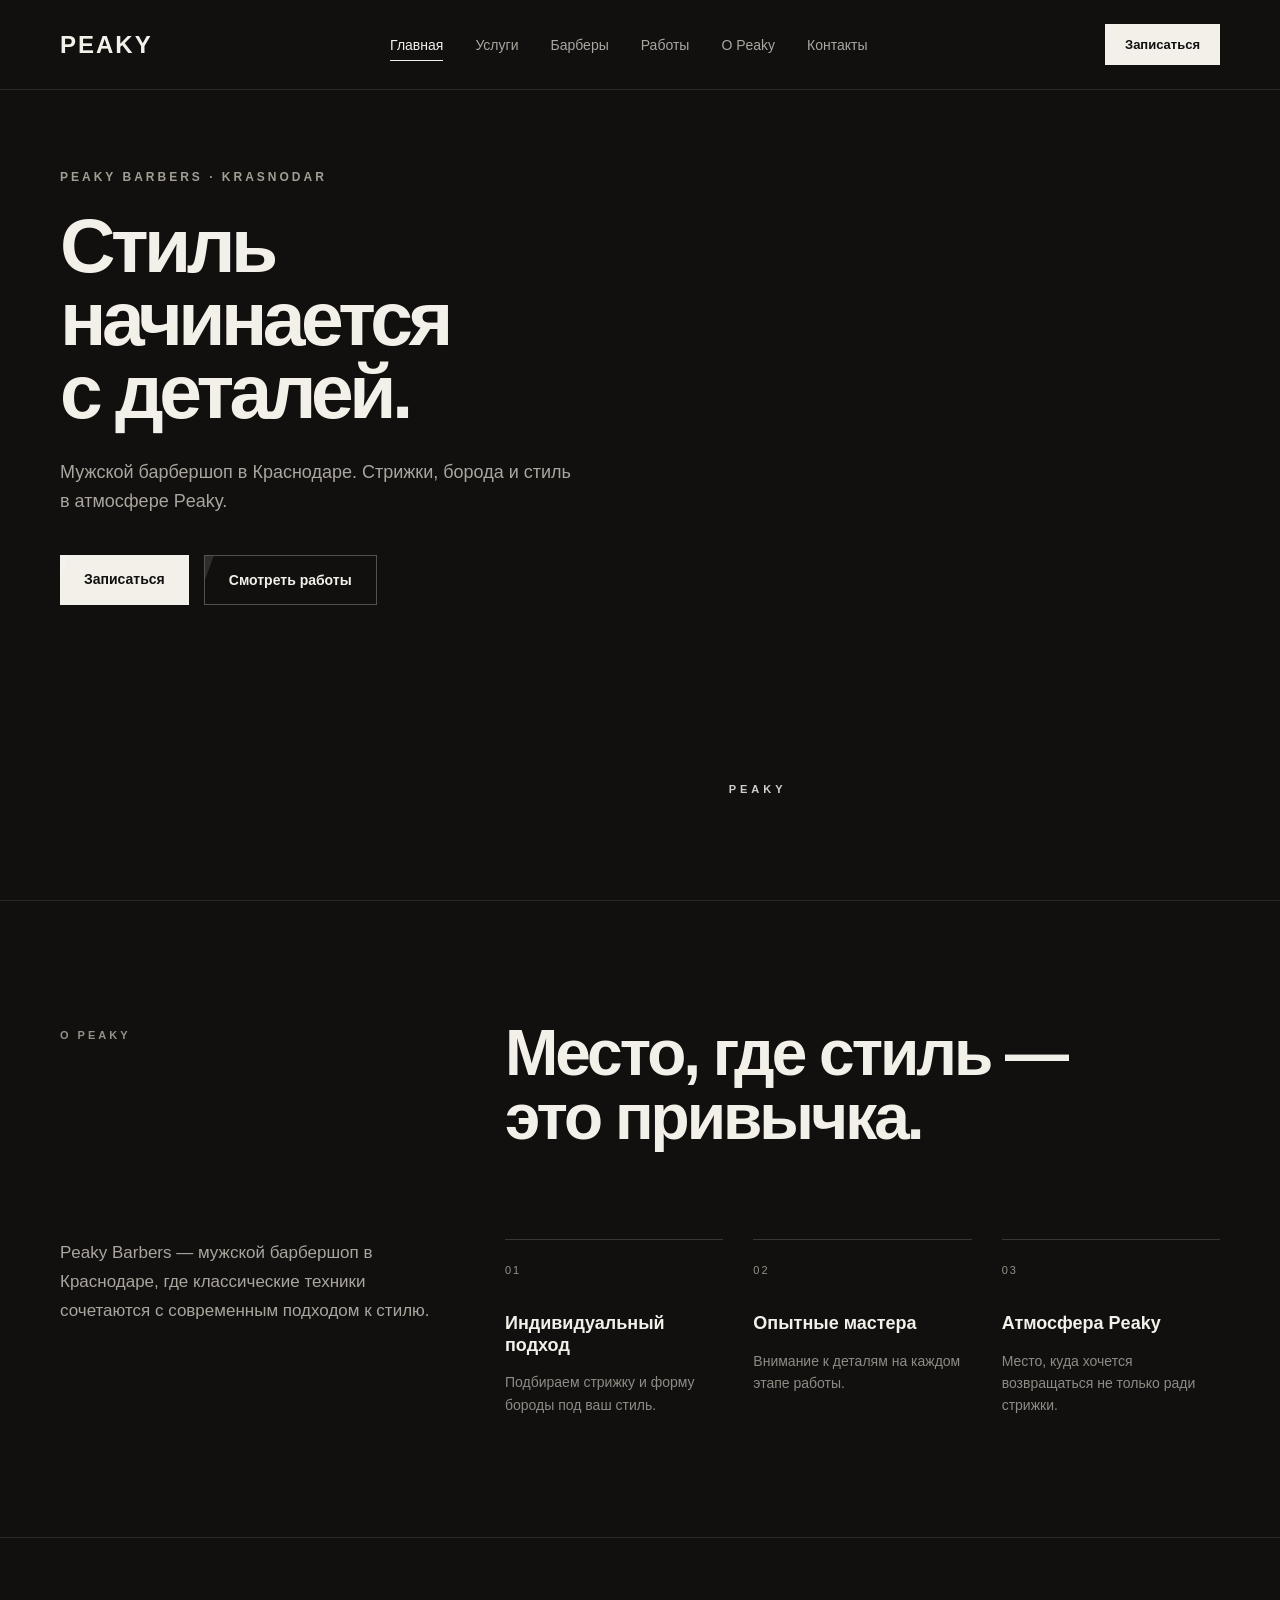
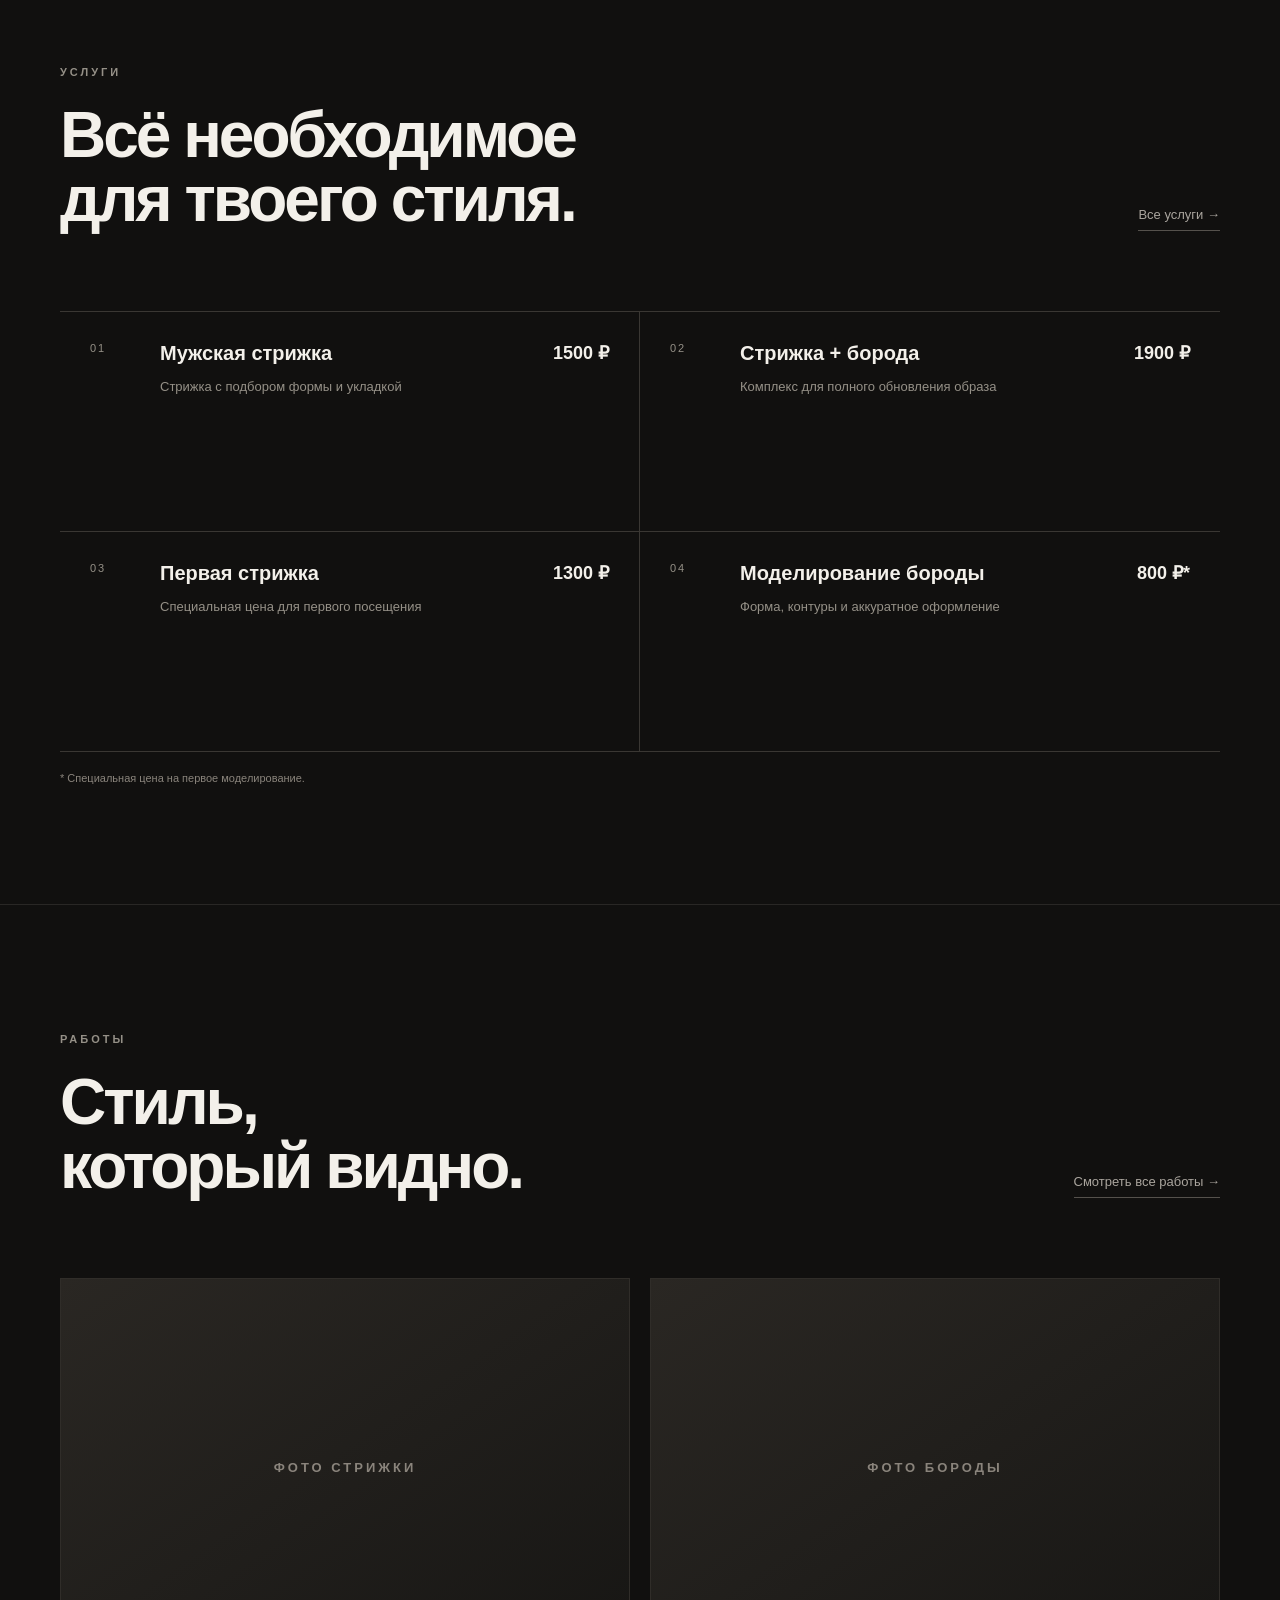
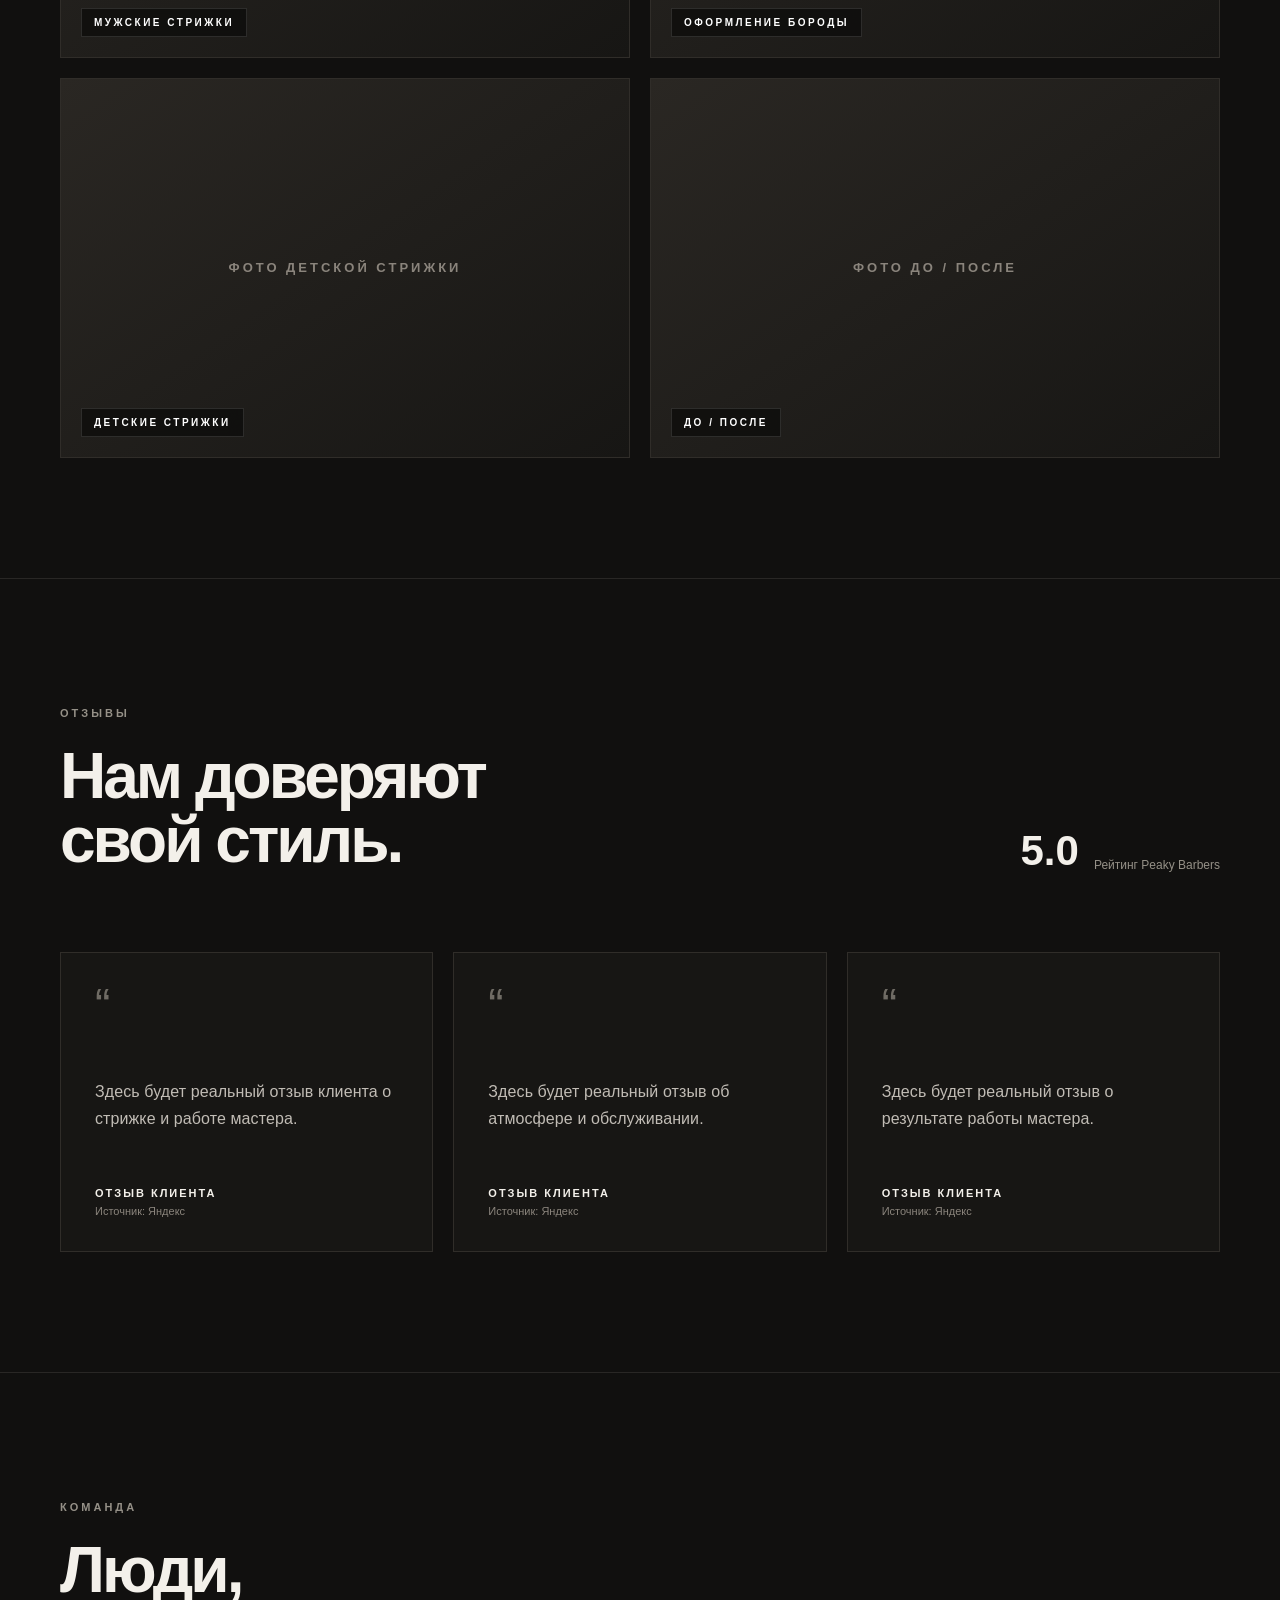
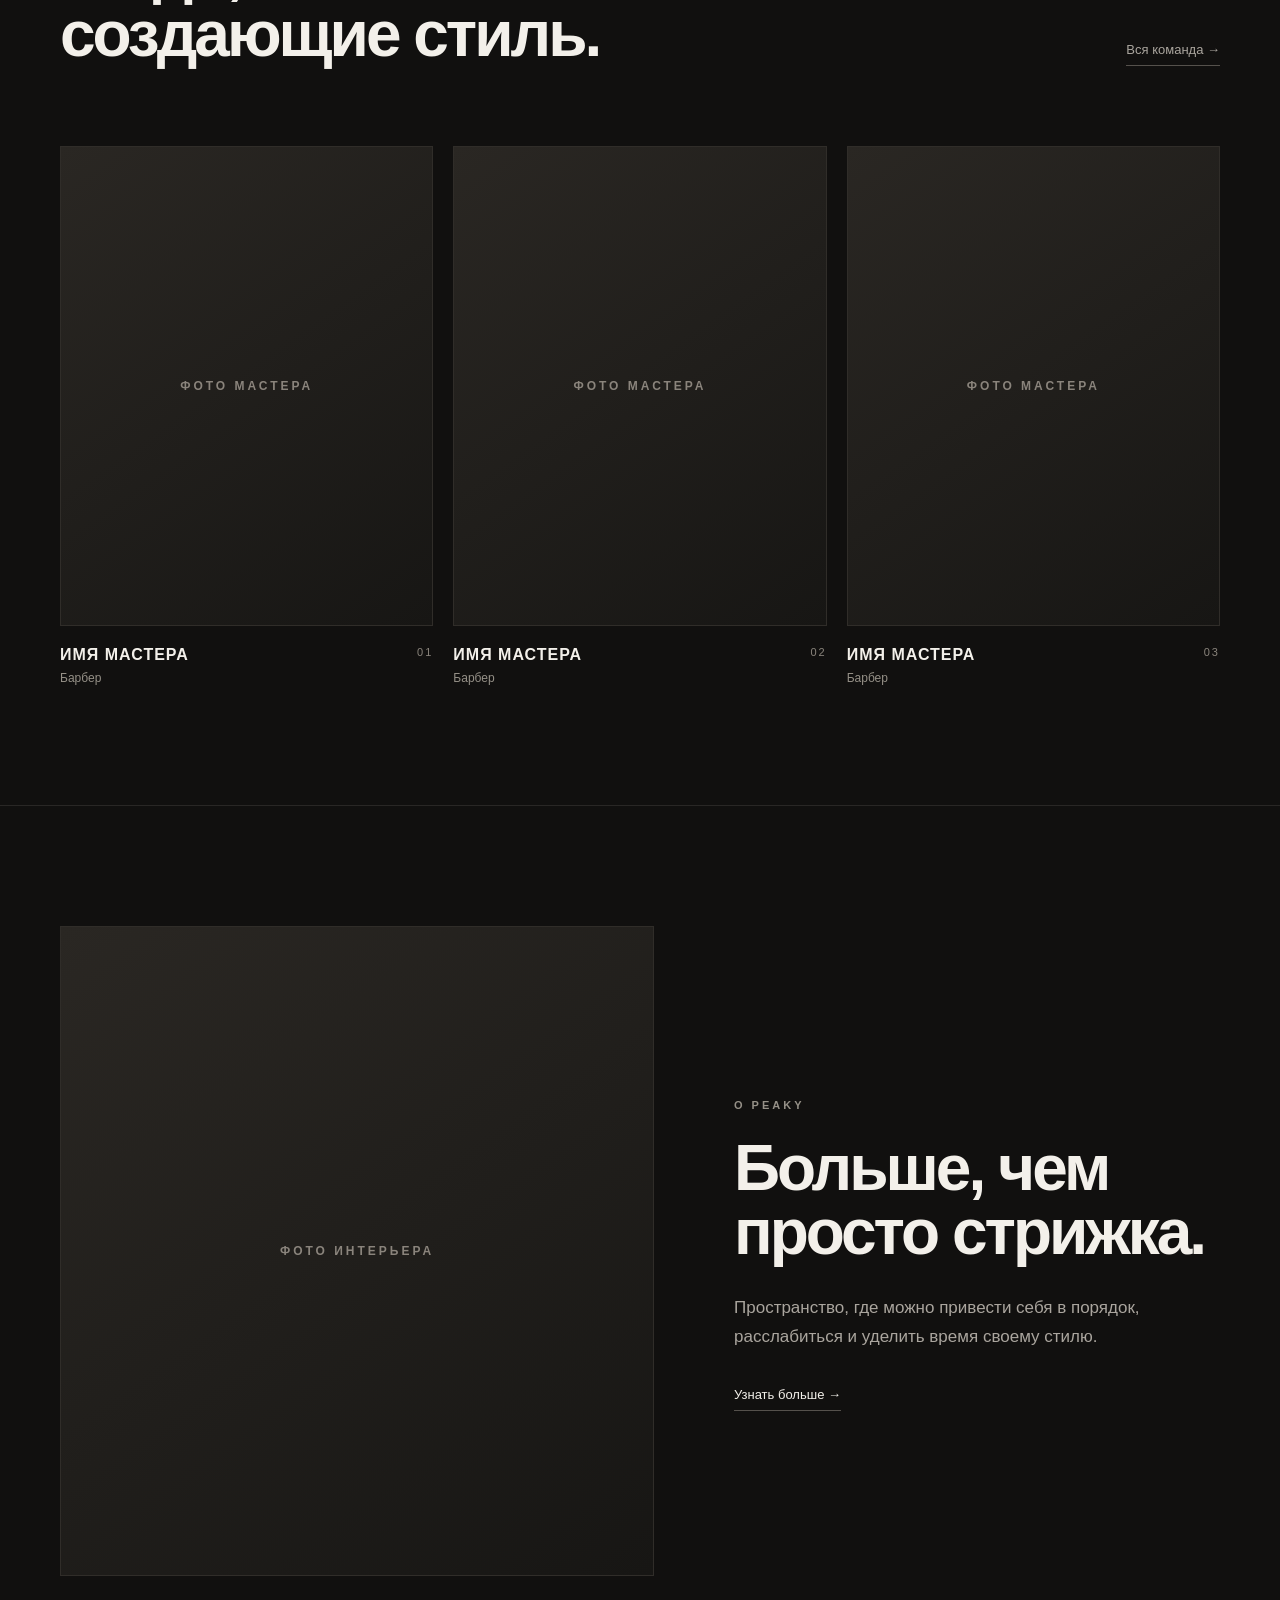
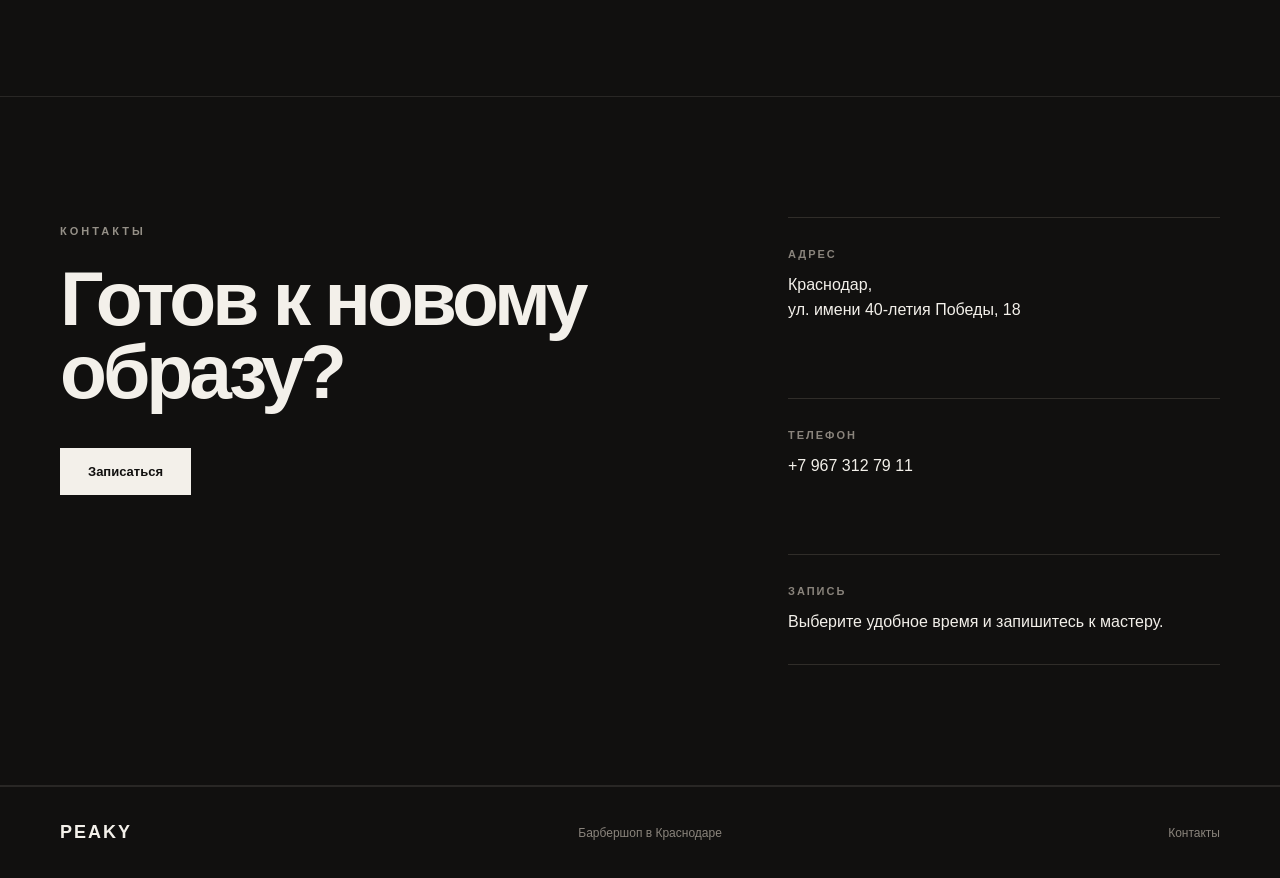
==== index.html @ 1e76f06d "Fix cosmetic issues: CSS cleanup, contrast, markup consistency CSS - Remove unused rules (.image-pla" ====
<!DOCTYPE html>
<html lang="ru">
<head>
    <meta charset="UTF-8">
    <meta name="viewport" content="width=device-width, initial-scale=1.0">
    <title>Peaky Barbers — барбершоп в Краснодаре</title>

    <meta name="description" content="Peaky Barbers — мужской барбершоп в Краснодаре. Стрижки, моделирование бороды и стиль в атмосфере Peaky.">

    <meta property="og:type" content="website">
    <meta property="og:site_name" content="Peaky Barbers">
    <meta property="og:locale" content="ru_RU">
    <meta property="og:title" content="Peaky Barbers — барбершоп в Краснодаре">
    <meta property="og:description" content="Peaky Barbers — мужской барбершоп в Краснодаре. Стрижки, моделирование бороды и стиль в атмосфере Peaky.">

    <link rel="icon" href="favicon.svg" type="image/svg+xml">
    <link rel="stylesheet" href="style.css">
</head>
<body>

    <header class="header">

        <a href="index.html" class="logo">PEAKY</a>

        <nav class="nav">
            <a href="index.html">Главная</a>
            <a href="services.html">Услуги</a>
            <a href="barbers.html">Барберы</a>
            <a href="works.html">Работы</a>
            <a href="about.html">О Peaky</a>
            <a href="contacts.html">Контакты</a>
        </nav>

        <a href="contacts.html" class="header-button" data-booking>Записаться</a>

    </header>

    <main>

        <section class="hero">

            <div class="hero-content">

                <p class="hero-label">PEAKY BARBERS · KRASNODAR</p>

                <h1>
                    Стиль начинается<br>
                    с деталей.
                </h1>

                <p class="hero-description">
                    Мужской барбершоп в Краснодаре.
                    Стрижки, борода и стиль в атмосфере Peaky.
                </p>

                <div class="hero-buttons">
                    <a href="contacts.html" class="button button-light" data-booking>
                        Записаться
                    </a>

                    <a href="works.html" class="button button-outline">
                        Смотреть работы
                    </a>
                </div>

            </div>

           <div class="hero-image">
    <img src="images/IMG_0108.PNG" alt="Барбершоп Peaky Barbers в Краснодаре" fetchpriority="high">
</div>

        </section>
<section class="intro">

    <div class="intro-top">
        <p class="section-label">О PEAKY</p>

        <h2>
            Место, где стиль —<br>
            это привычка.
        </h2>
    </div>

    <div class="intro-content">

        <p class="intro-text">
            Peaky Barbers — мужской барбершоп в Краснодаре,
            где классические техники сочетаются с современным
            подходом к стилю.
        </p>

        <div class="intro-features">

            <div class="feature">
                <span class="feature-number">01</span>
                <h3>Индивидуальный подход</h3>
                <p>
                    Подбираем стрижку и форму бороды
                    под ваш стиль.
                </p>
            </div>

            <div class="feature">
                <span class="feature-number">02</span>
                <h3>Опытные мастера</h3>
                <p>
                    Внимание к деталям на каждом этапе
                    работы.
                </p>
            </div>

            <div class="feature">
                <span class="feature-number">03</span>
                <h3>Атмосфера Peaky</h3>
                <p>
                    Место, куда хочется возвращаться
                    не только ради стрижки.
                </p>
            </div>

        </div>

    </div>

</section>
<section class="services-preview">

    <div class="services-heading">

        <div>
            <p class="section-label">УСЛУГИ</p>

            <h2>
                Всё необходимое<br>
                для твоего стиля.
            </h2>
        </div>

        <a href="services.html" class="services-link">
            Все услуги →
        </a>

    </div>

    <div class="services-grid">

        <a href="services.html" class="service-card">

            <span class="service-number">01</span>

            <div class="service-info">
                <h3>Мужская стрижка</h3>
                <p>Стрижка с подбором формы и укладкой</p>
            </div>

            <span class="service-price">1500 ₽</span>

        </a>

        <a href="services.html" class="service-card">

            <span class="service-number">02</span>

            <div class="service-info">
                <h3>Стрижка + борода</h3>
                <p>Комплекс для полного обновления образа</p>
            </div>

            <span class="service-price">1900 ₽</span>

        </a>

        <a href="services.html" class="service-card">

            <span class="service-number">03</span>

            <div class="service-info">
                <h3>Первая стрижка</h3>
                <p>Специальная цена для первого посещения</p>
            </div>

            <span class="service-price">1300 ₽</span>

        </a>

        <a href="services.html" class="service-card">

            <span class="service-number">04</span>

            <div class="service-info">
                <h3>Моделирование бороды</h3>
                <p>Форма, контуры и аккуратное оформление</p>
            </div>

            <span class="service-price">800 ₽*</span>

        </a>

    </div>

    <p class="services-note">
        * Специальная цена на первое моделирование.
    </p>

</section>
<section class="works-preview">

    <div class="works-heading">

        <div>
            <p class="section-label">РАБОТЫ</p>

            <h2>
                Стиль,<br>
                который видно.
            </h2>
        </div>

        <a href="works.html" class="works-link">
            Смотреть все работы →
        </a>

    </div>

<div class="works-grid">

    <a href="works.html" class="work-small">
        <div class="work-placeholder">
            ФОТО СТРИЖКИ
        </div>

        <span>МУЖСКИЕ СТРИЖКИ</span>
    </a>

    <a href="works.html" class="work-small">
        <div class="work-placeholder">
            ФОТО БОРОДЫ
        </div>

        <span>ОФОРМЛЕНИЕ БОРОДЫ</span>
    </a>

    <a href="works.html" class="work-small">
        <div class="work-placeholder">
            ФОТО ДЕТСКОЙ СТРИЖКИ
        </div>

        <span>ДЕТСКИЕ СТРИЖКИ</span>
    </a>

    <a href="works.html" class="work-small">
        <div class="work-placeholder">
            ФОТО ДО / ПОСЛЕ
        </div>

        <span>ДО / ПОСЛЕ</span>
    </a>

</div>

</section>
<section class="reviews-preview">

    <div class="reviews-heading">

        <div>
            <p class="section-label">ОТЗЫВЫ</p>

            <h2>
                Нам доверяют<br>
                свой стиль.
            </h2>
        </div>

        <div class="reviews-rating">
            <strong>5.0</strong>
            <span>Рейтинг Peaky Barbers</span>
        </div>

    </div>

    <div class="reviews-grid">

        <article class="review-card">

            <span class="review-mark">“</span>

            <p>
                Здесь будет реальный отзыв
                клиента о стрижке и работе мастера.
            </p>

            <div class="review-author">
                <strong>ОТЗЫВ КЛИЕНТА</strong>
                <span>Источник: Яндекс</span>
            </div>

        </article>

        <article class="review-card">

            <span class="review-mark">“</span>

            <p>
                Здесь будет реальный отзыв
                об атмосфере и обслуживании.
            </p>

            <div class="review-author">
                <strong>ОТЗЫВ КЛИЕНТА</strong>
                <span>Источник: Яндекс</span>
            </div>

        </article>

        <article class="review-card">

            <span class="review-mark">“</span>

            <p>
                Здесь будет реальный отзыв
                о результате работы мастера.
            </p>

            <div class="review-author">
                <strong>ОТЗЫВ КЛИЕНТА</strong>
                <span>Источник: Яндекс</span>
            </div>

        </article>

    </div>

</section>
<section class="barbers-preview">

    <div class="barbers-heading">

        <div>
            <p class="section-label">КОМАНДА</p>

            <h2>
                Люди,<br>
                создающие стиль.
            </h2>
        </div>

        <a href="barbers.html" class="barbers-link">
            Вся команда →
        </a>

    </div>

    <div class="barbers-grid">

        <a href="barbers.html" class="barber-card">

            <div class="barber-photo">
                ФОТО МАСТЕРА
            </div>

            <div class="barber-info">
                <div>
                    <h3>ИМЯ МАСТЕРА</h3>
                    <p>Барбер</p>
                </div>

                <span>01</span>
            </div>

        </a>

        <a href="barbers.html" class="barber-card">

            <div class="barber-photo">
                ФОТО МАСТЕРА
            </div>

            <div class="barber-info">
                <div>
                    <h3>ИМЯ МАСТЕРА</h3>
                    <p>Барбер</p>
                </div>

                <span>02</span>
            </div>

        </a>

        <a href="barbers.html" class="barber-card">

            <div class="barber-photo">
                ФОТО МАСТЕРА
            </div>

            <div class="barber-info">
                <div>
                    <h3>ИМЯ МАСТЕРА</h3>
                    <p>Барбер</p>
                </div>

                <span>03</span>
            </div>

        </a>

    </div>

</section>
<section class="about-preview">

    <div class="about-photo">
        ФОТО ИНТЕРЬЕРА
    </div>

    <div class="about-content">

        <p class="section-label">О PEAKY</p>

        <h2>
            Больше, чем<br>
            просто стрижка.
        </h2>

        <p class="about-text">
            Пространство, где можно привести себя
            в порядок, расслабиться и уделить время
            своему стилю.
        </p>

        <a href="about.html" class="about-link">
            Узнать больше →
        </a>

    </div>

</section>
<section class="contact-preview">

    <div class="contact-main">

        <p class="section-label">КОНТАКТЫ</p>

        <h2>
            Готов к новому<br>
            образу?
        </h2>

        <a href="contacts.html" class="contact-button" data-booking>
            Записаться
        </a>

    </div>

    <div class="contact-info">

        <div class="contact-item">
            <span>АДРЕС</span>
            <p>
                Краснодар,<br>
                ул. имени 40-летия Победы, 18
            </p>
        </div>

        <div class="contact-item">
            <span>ТЕЛЕФОН</span>
            <a href="tel:+79673127911">
                +7 967 312 79 11
            </a>
        </div>

        <div class="contact-item">
            <span>ЗАПИСЬ</span>
            <p>
                Выберите удобное время
                и запишитесь к мастеру.
            </p>
        </div>

    </div>

</section>

    </main>

    <!-- FOOTER -->

    <footer class="footer">

        <div class="footer-logo">
            PEAKY
        </div>

        <p>
            Барбершоп в Краснодаре
        </p>

        <a href="contacts.html">
            Контакты
        </a>

    </footer>
<button class="back-to-top" aria-label="Вернуться наверх">↑</button>

<script src="script.js"></script>
</body>
</html>
---- style.css ----
:root {
    --color-bg: #11100f;
    --color-surface: #171614;

    --color-text: #f3f0ea;
    --color-white: #ffffff;
    --color-text-soft: #aaa59e;
    --color-text-muted: #959087;
    --color-text-faint: #8a847c;

    --color-line: #292725;
    --color-border: #302d29;
    --color-border-strong: #3a3733;
    --color-border-hover: #55514c;

    --placeholder-bg: linear-gradient(145deg, #2a2723, #171614);
}

* {
    box-sizing: border-box;
}

html {
    scroll-behavior: smooth;
}

body {
    margin: 0;
    background: var(--color-bg);
    color: var(--color-text);
    font-family: Arial, sans-serif;
}

a {
    color: inherit;
    text-decoration: none;
}

:focus-visible {
    outline: 2px solid var(--color-text);
    outline-offset: 3px;
}

body.booking-open {
    overflow: hidden;
}

/* HEADER */

.header {
    min-height: 90px;
    padding: 0 60px;

    display: flex;
    align-items: center;
    justify-content: space-between;

    border-bottom: 1px solid var(--color-line);
}

.logo {
    font-size: 24px;
    font-weight: 800;
    letter-spacing: 2px;
}

.nav {
    display: flex;
    align-items: center;
    gap: 32px;
}

.nav a {
    color: #aaa6a0;
    font-size: 14px;
    transition: color 0.3s ease;
}

.nav a:hover {
    color: var(--color-white);
}

.header-button {
    padding: 13px 20px;

    background: var(--color-text);
    color: var(--color-bg);

    font-size: 13px;
    font-weight: 700;

    transition: transform 0.3s ease,
                background 0.3s ease;
}

.header-button:hover {
    transform: translateY(-2px);
    background: var(--color-white);
}
/* HERO */

.hero {
    min-height: calc(100vh - 90px);
    padding: 80px 60px;

    display: grid;
    grid-template-columns: 1fr 0.9fr;
    gap: 70px;

    align-items: stretch;
}

.hero-content {
    max-width: 680px;
}

.hero-label {
    margin: 0 0 25px;

    color: #a39d94;
    font-size: 12px;
    font-weight: 700;
    letter-spacing: 3px;
}

.hero h1 {
    margin: 0;

    font-size: clamp(52px, 6vw, 88px);
    line-height: 0.95;
    letter-spacing: -4.5px;
    font-weight: 700;
    max-width:650px;
}

.hero-description {
    max-width: 520px;
    margin: 30px 0 0;

    color: var(--color-text-soft);
    font-size: 18px;
    line-height: 1.6;
}

.hero-buttons {
    display: flex;
    gap: 15px;
    margin-top: 40px;
    flex-wrap: wrap;
}

.button {
    display: inline-block;
    padding: 16px 24px;

    font-size: 14px;
    font-weight: 700;

    transition: transform 0.3s ease,
                background 0.3s ease,
                color 0.3s ease;
}

.button-light {
    background: var(--color-text);
    color: var(--color-bg);
}

.button-light:hover {
    background: var(--color-white);
    transform: translateY(-3px);
}

.button-outline {
    border: 1px solid var(--color-border-hover);
    color: var(--color-text);
}

.button-outline:hover {
    background: var(--color-text);
    color: var(--color-bg);
    transform: translateY(-3px);
}

/* HERO IMAGE */

.hero-image {
    --hero-zoom: 1.35;

    position: relative;

    width: 100%;
    aspect-ratio: 3 / 2;
    overflow: hidden;

    transition:
        transform 0.5s ease,
        box-shadow 0.5s ease;
}

.hero-image:hover {
    transform: translateY(-4px);
    box-shadow:
        0 40px 85px rgba(0, 0, 0, 0.55),
        0 0 0 1px rgba(255, 255, 255, 0.04);
}

.hero-image::after {
    content: "PEAKY";
    position: absolute;
    bottom: 25px;
    left: 25px;

    color: var(--color-white);
    font-size: 11px;
    letter-spacing: 4px;
    font-weight: 700;

    opacity: 0.8;
}

.hero-image img {
    width: 100%;
    height: 100%;
    display: block;

    object-fit: contain;
    object-position: center;

    transform: scale(var(--hero-zoom));

    transition:
        transform 0.7s ease,
        filter 0.7s ease;
}

.hero-image:hover img {
    transform: scale(calc(var(--hero-zoom) * 1.04));
}

/* INTRO */

.intro,
.services-preview,
.works-preview,
.reviews-preview,
.barbers-preview {
    padding: 120px 60px;
    border-top: 1px solid var(--color-line);
}

.intro-top {
    display: grid;
    grid-template-columns: 0.7fr 1.3fr;
    gap: 60px;
}

.section-label {
    margin: 8px 0 0;

    color: var(--color-text-muted);
    font-size: 11px;
    font-weight: 700;
    letter-spacing: 3px;
}

.intro h2 {
    margin: 0;

    font-size: clamp(40px, 5vw, 68px);
    line-height: 1;
    letter-spacing: -3px;
}

.intro-content {
    margin-top: 90px;
    display: grid;
    grid-template-columns: 0.7fr 1.3fr;
    gap: 60px;
}

.intro-text {
    margin: 0;

    color: var(--color-text-soft);
    font-size: 17px;
    line-height: 1.7;
}

.intro-features {
    display: grid;
    grid-template-columns: repeat(3, 1fr);
    gap: 30px;
}

.feature {
    padding-top: 20px;
    border-top: 1px solid var(--color-border-strong);
}

.feature-number {
    color: var(--color-text-muted);
    font-size: 11px;
    letter-spacing: 2px;
}

.feature h3 {
    margin: 35px 0 15px;

    font-size: 18px;
    line-height: 1.2;
}

.feature p {
    margin: 0;

    color: #8f8a84;
    font-size: 14px;
    line-height: 1.6;
}
/* SERVICES PREVIEW */


.services-heading,
.works-heading,
.reviews-heading,
.barbers-heading {
    display: flex;
    align-items: flex-end;
    justify-content: space-between;
    gap: 40px;
}

.services-heading h2,
.works-heading h2,
.reviews-heading h2,
.barbers-heading h2,
.offers-heading h2 {
    margin: 25px 0 0;

    font-size: clamp(40px, 5vw, 68px);
    line-height: 1;
    letter-spacing: -3px;
}

.services-link,
.works-link,
.barbers-link {
    padding-bottom: 8px;

    border-bottom: 1px solid var(--color-border-hover);

    color: var(--color-text-soft);
    font-size: 13px;

    transition: color 0.3s ease,
                border-color 0.3s ease;
}

.services-link:hover,
.works-link:hover,
.barbers-link:hover {
    color: var(--color-white);
    border-color: var(--color-white);
}

/* SERVICE CARDS */

.services-grid {
    margin-top: 80px;

    display: grid;
    grid-template-columns: repeat(2, 1fr);

    border-top: 1px solid var(--color-border-strong);
}
.service-card {
    min-height: 220px;
    padding: 30px;

    display: grid;
    grid-template-columns: 50px 1fr auto;
    gap: 20px;
    align-items: start;

    position: relative;
    overflow: hidden;

    border-bottom: 1px solid var(--color-border-strong);

    transition:
        background 0.4s ease,
        transform 0.4s ease,
        box-shadow 0.4s ease,
        border-color 0.4s ease;
}

.service-card:nth-child(odd) {
    border-right: 1px solid var(--color-border-strong);
}

.service-card:hover {
    background: #181715;
    transform: translateY(-4px);
    box-shadow: 0 12px 30px rgba(0, 0, 0, 0.18);
}

.service-number {
    color: var(--color-text-muted);
    font-size: 11px;
    letter-spacing: 2px;
}

.service-info h3 {
    margin: 0;

    font-size: 20px;
    font-weight: 600;
}

.service-info p {
    max-width: 280px;
    margin: 12px 0 0;

    color: var(--color-text-muted);
    font-size: 13px;
    line-height: 1.6;
}

.service-price {
    color: var(--color-text);
    font-size: 18px;
    font-weight: 600;
    white-space: nowrap;
}

.services-note {
    margin: 20px 0 0;

    color: var(--color-text-faint);
    font-size: 11px;
}
/* WORKS PREVIEW */






/* WORKS GRID */

.works-grid {
    margin-top: 80px;

    display: grid;
    grid-template-columns: repeat(2, minmax(0,1fr));
    gap: 20px;
}

.work-small span {
    position: absolute;
    left: 20px;
    bottom: 20px;

    padding: 8px 12px;

    color: var(--color-white);
    font-size: 10px;
    font-weight: 700;
    letter-spacing: 2.5px;

    background: rgba(12, 12, 11, 0.72);
    backdrop-filter: blur(8px);

    border: 1px solid rgba(255, 255, 255, 0.12);

    transition:
        background 0.4s ease,
        border-color 0.4s ease,
        transform 0.4s ease;
}

.work-small:hover span {
    background: rgba(12, 12, 11, 0.9);
    border-color: rgba(255, 255, 255, 0.25);
    transform: translateY(-3px);
}
/* WORK CARDS */

.work-small {
    position: relative;

    height: 380px;

    overflow: hidden;

    border: 1px solid var(--color-border);

    background: var(--placeholder-bg);

    transition: transform 0.3s ease,
                border-color 0.3s ease;
}

.work-small:hover {
    transform: translateY(-4px);
    border-color: var(--color-border-hover);
}

.work-placeholder {
    width: 100%;
    height: 100%;

    display: flex;
    align-items: center;
    justify-content: center;

    color: var(--color-text-faint);

    font-size: 13px;
    font-weight: 700;
    letter-spacing: 3px;
}
/* REVIEWS */




.reviews-rating {
    display: flex;
    align-items: flex-end;
    gap: 15px;
}

.reviews-rating strong {
    font-size: 42px;
    line-height: 1;
}

.reviews-rating span {
    color: var(--color-text-muted);
    font-size: 12px;
}

/* REVIEW CARDS */

.reviews-grid {
    margin-top: 80px;

    display: grid;
    grid-template-columns: repeat(3, 1fr);
    gap: 20px;
}

.review-card {
    min-height: 300px;
    padding: 34px;

    display: flex;
    flex-direction: column;
    justify-content: space-between;

    position: relative;
    overflow: hidden;

    border: 1px solid var(--color-border);
    background: var(--color-surface);

    transition:
        transform 0.4s ease,
        background 0.4s ease,
        border-color 0.4s ease,
        box-shadow 0.4s ease;
}
.review-card:hover {
    transform: translateY(-5px);
    background: #1b1a18;
    border-color: #4a4641;
    box-shadow: 0 18px 40px rgba(0, 0, 0, 0.22);
}

.review-mark {
    color: var(--color-text-muted);
    font-size: 46px;
    line-height: 0.8;
    opacity: 0.7;

    transition:
        transform 0.4s ease,
        opacity 0.4s ease;
}
.review-card:hover .review-mark {
    transform: translateY(-3px);
    opacity: 1;
}

.review-card p {
    margin: 30px 0;

    color: #c1bcb5;
    font-size: 16px;
    line-height: 1.7;
    letter-spacing: 0.1px;
}

.review-author {
    display: flex;
    flex-direction: column;
    gap: 6px;
}

.review-author strong {
    font-size: 11px;
    letter-spacing: 2px;
    font-weight:700;
}

.review-author span {
    color: var(--color-text-faint);
    font-size: 11px;
}
/* BARBERS */






/* BARBER CARDS */

.barbers-grid {
    margin-top: 80px;

    display: grid;
    grid-template-columns: repeat(3, 1fr);
    gap: 20px;
}

.barber-card {
    display: block;
}

.barber-photo {
    height: 480px;

    display: flex;
    align-items: center;
    justify-content: center;

    border: 1px solid var(--color-border);

    background: var(--placeholder-bg);

    color: var(--color-text-faint);

    font-size: 12px;
    font-weight: 700;
    letter-spacing: 3px;

    transition: transform 0.3s ease,
                border-color 0.3s ease;
}

.barber-card:hover .barber-photo {
    transform: translateY(-4px);
    border-color: var(--color-border-hover);
}

.barber-info {
    padding-top: 20px;

    display: flex;
    justify-content: space-between;
    align-items: flex-start;
}

.barber-info h3 {
    margin: 0;

    font-size: 16px;
    letter-spacing: 1px;
}

.barber-info p {
    margin: 7px 0 0;

    color: var(--color-text-muted);
    font-size: 12px;
}

.barber-info > span {
    color: var(--color-text-faint);
    font-size: 11px;
    letter-spacing: 2px;
}
/* ABOUT PREVIEW */

.about-preview {
    padding: 120px 60px;

    display: grid;
    grid-template-columns: 1.1fr 0.9fr;
    gap: 80px;

    border-top: 1px solid var(--color-line);
}

.about-photo {
    min-height: 650px;

    display: flex;
    align-items: center;
    justify-content: center;

    border: 1px solid var(--color-border);

    background: var(--placeholder-bg);

    color: var(--color-text-faint);

    font-size: 12px;
    font-weight: 700;
    letter-spacing: 3px;
}

.about-content {
    align-self: center;
    max-width: 560px;
}

.about-content h2 {
    margin: 25px 0 30px;

    font-size: clamp(42px, 5vw, 68px);
    line-height: 1;
    letter-spacing: -3px;
}

.about-text {
    max-width: 430px;
    margin: 0;

    color: var(--color-text-soft);
    font-size: 17px;
    line-height: 1.7;
}

.about-link {
    display: inline-block;
    margin-top: 35px;

    padding-bottom: 8px;

    border-bottom: 1px solid var(--color-border-hover);

    color: var(--color-text);
    font-size: 13px;

    transition: border-color 0.3s ease;
}

.about-link:hover {
    border-color: var(--color-white);
}

/* CONTACT PREVIEW */

.contact-preview {
    padding: 120px 60px;

    display: grid;
    grid-template-columns: 1.2fr 0.8fr;
    gap: 80px;

    border-top: 1px solid var(--color-line);
    border-bottom: 1px solid var(--color-line);
}
.contact-main h2 {
    margin: 25px 0 40px;

    font-size: clamp(46px, 6vw, 82px);
    line-height: 0.95;
    letter-spacing: -4px;
}

.contact-button {
    display: inline-block;

    padding: 16px 28px;

    background: var(--color-text);
    color: var(--color-bg);

    font-size: 13px;
    font-weight: 700;

    transition: transform 0.3s ease,
                background 0.3s ease;
}

.contact-button:hover {
    background: var(--color-white);
    transform: translateY(-3px);
}

/* CONTACT INFO */

.contact-info {
    display: flex;
    flex-direction: column;
    gap: 45px;

    align-self: end;
}

.contact-item {
    padding: 30px 0;

    border-top: 1px solid var(--color-border);
}

.contact-item:last-child {
    border-bottom: 1px solid var(--color-border);
}

.contact-item span {
    display: block;

    margin-bottom: 12px;

    color: var(--color-text-faint);

    font-size: 11px;
    font-weight: 700;
    letter-spacing: 2px;
}

.contact-item p,
.contact-item a {
    display: block;

    margin: 0;

    color: var(--color-text);

    font-size: 16px;
    line-height: 1.6;
}

.contact-item a {
    transition: color 0.3s ease;
}

.contact-item a:hover {
    color: var(--color-white);
}

/* SERVICES PAGE */

.services-page-hero,
.barbers-page-hero,
.works-page-hero {
    padding: 120px 60px 140px;

    border-bottom: 1px solid var(--color-line);
}

.services-page-hero h1,
.barbers-page-hero h1,
.works-page-hero h1 {
    margin: 30px 0 0;

    font-size: clamp(64px, 9vw, 130px);
    line-height: 0.88;
    letter-spacing: -6px;
}


/* PRICE */

.price-section {
    padding: 120px 60px;
}

.price-heading {
    display: grid;
    grid-template-columns: 0.7fr 1.3fr;
    gap: 60px;
}

.price-heading-text {
    max-width: 500px;

    margin: 0;

    color: var(--color-text-soft);
    font-size: 20px;
    line-height: 1.5;
}

.price-list {
    margin-top: 80px;

    border-top: 1px solid var(--color-border-strong);
}

.price-item {
    min-height: 180px;

    padding: 30px 0;

    display: grid;
    grid-template-columns: 70px 1fr auto;
    gap: 30px;
    align-items: start;

    border-bottom: 1px solid var(--color-border-strong);

}

.price-item > * {
    transition: transform 0.3s ease;
}

.price-item:hover > * {
    transform: translateX(15px);
}

.price-number {
    color: var(--color-text-faint);

    font-size: 11px;
    letter-spacing: 2px;
}

.price-info h2 {
    margin: 0;

    font-size: 24px;
    font-weight: 600;
}

.price-info p {
    max-width: 420px;

    margin: 12px 0 0;

    color: var(--color-text-muted);

    font-size: 14px;
    line-height: 1.6;
}

.price-value {
    color: var(--color-text);

    font-size: 20px;
    font-weight: 600;

    white-space: nowrap;
}

.price-note {
    margin: 20px 0 0;

    color: var(--color-text-faint);

    font-size: 11px;
}
/* OFFERS */

.offers-section {
    padding: 120px 60px;

    border-top: 1px solid var(--color-line);
}

.offers-heading {
    display: grid;
    grid-template-columns: 1.1fr 0.9fr;
    gap: 80px;
    align-items: end;
}


.offers-description {
    max-width: 430px;

    margin: 0;

    color: var(--color-text-muted);
    font-size: 15px;
    line-height: 1.7;
}

.offers-grid {
    margin-top: 80px;

    display: grid;
    grid-template-columns: repeat(3, 1fr);
    gap: 20px;
}

.offer-card {
    min-height: 320px;

    padding: 30px;

    display: flex;
    flex-direction: column;
    justify-content: space-between;

    border: 1px solid var(--color-border);

    background: var(--color-surface);

    transition: transform 0.3s ease,
                border-color 0.3s ease;
}

.offer-card:hover {
    transform: translateY(-4px);
    border-color: var(--color-border-hover);
}

.offer-number {
    color: var(--color-text-faint);

    font-size: 11px;
    letter-spacing: 2px;
}

.offer-card h3 {
    margin: 0;

    font-size: 18px;
    letter-spacing: 1px;
}

.offer-card p {
    max-width: 280px;

    margin: 15px 0 0;

    color: var(--color-text-muted);
    font-size: 13px;
    line-height: 1.6;
}

.offer-card strong {
    font-size: 12px;
    letter-spacing: 2px;
}
/* BARBERS PAGE */



.services-page-description,
.barbers-page-description,
.works-page-description {
    max-width: 500px;

    margin: 45px 0 0;

    color: var(--color-text-soft);
    font-size: 18px;
    line-height: 1.6;
}

.services-page-description {
    max-width: 480px;
}

/* BARBERS LIST */

.barbers-page-list {
    padding: 120px 60px;
}

.barber-page-card {
    display: grid;
    grid-template-columns: 0.9fr 1.1fr;
    gap: 80px;

    padding: 0 0 100px;
    margin-bottom: 100px;

    border-bottom: 1px solid var(--color-border-strong);
}

.barber-page-card:last-child {
    margin-bottom: 0;
}

.barber-page-photo {
    height: 620px;

    display: flex;
    align-items: center;
    justify-content: center;

    border: 1px solid var(--color-border);

    background: var(--placeholder-bg);

    color: var(--color-text-faint);

    font-size: 12px;
    font-weight: 700;
    letter-spacing: 3px;
}

.barber-page-info {
    align-self: center;

    display: grid;
    grid-template-columns: 1fr 0.7fr;
    gap: 60px;
}

.barber-page-number {
    color: var(--color-text-faint);

    font-size: 11px;
    letter-spacing: 2px;
}

.barber-page-info h2 {
    margin: 25px 0 8px;

    font-size: clamp(34px, 4vw, 56px);
    line-height: 1;
    letter-spacing: -2px;
}

.barber-page-info > div > p {
    margin: 0;

    color: var(--color-text-muted);
    font-size: 13px;
}

.barber-page-description {
    margin: 45px 0 0;

    color: var(--color-text-soft);

    font-size: 15px;
    line-height: 1.7;
}
/* WORKS PAGE */




/* GALLERY */

.works-gallery {
    padding: 100px 60px;

    display: grid;
    grid-template-columns: repeat(2, minmax(0, 1fr));
    gap: 24px;
}

.work-item {
    min-width: 0;
}

.work-photo {
    min-height: 420px;

    display: flex;
    align-items: center;
    justify-content: center;

    border: 1px solid var(--color-border);

    background: var(--placeholder-bg);

    color: var(--color-text-faint);

    font-size: 12px;
    font-weight: 700;
    letter-spacing: 3px;

    text-align: center;
    padding: 30px;
}

.work-caption {
    padding: 18px 0 35px;

    display: flex;
    justify-content: space-between;
    align-items: center;

    border-bottom: 1px solid var(--color-border);
}

.work-caption span {
    color: var(--color-text-faint);

    font-size: 11px;
    letter-spacing: 2px;
}

.work-caption strong {
    font-size: 12px;
    letter-spacing: 2px;
}
/* ABOUT PAGE */

.about-page-hero {
    min-height: 650px;

    padding: 120px 60px;

    display: grid;
    grid-template-columns: 1.2fr 0.8fr;
    gap: 80px;

    align-items: end;

    border-bottom: 1px solid var(--color-line);
}

.about-page-hero h1 {
    margin: 30px 0 0;

    font-size: clamp(64px, 9vw, 130px);
    line-height: 0.88;
    letter-spacing: -6px;
}

.about-page-intro {
    max-width: 430px;

    margin: 0 0 10px;

    color: var(--color-text-soft);

    font-size: 18px;
    line-height: 1.7;
}

/* STORY */

.about-story {
    padding: 120px 60px;

    display: grid;
    grid-template-columns: 1fr 1fr;
    gap: 100px;

    border-bottom: 1px solid var(--color-line);
}

.about-story-content {
    align-self: center;
}

.about-story-content h2 {
    margin: 30px 0;

    font-size: clamp(42px, 5vw, 70px);
    line-height: 0.95;
    letter-spacing: -3px;
}

.about-story-content > p:not(.section-label) {
    max-width: 500px;

    color: var(--color-text-soft);

    font-size: 15px;
    line-height: 1.8;
}

/* VALUES */

.about-values {
    padding: 120px 60px;

    display: grid;
    grid-template-columns: 0.8fr 1.2fr;
    gap: 100px;

    border-bottom: 1px solid var(--color-line);
}

.about-values-heading h2 {
    margin: 30px 0 0;

    font-size: clamp(42px, 5vw, 70px);
    line-height: 0.95;
    letter-spacing: -3px;
}

.about-values-list {
    border-top: 1px solid var(--color-border);
}

.about-value {
    padding: 35px 0;

    display: grid;
    grid-template-columns: 60px 1fr;
    gap: 30px;

    border-bottom: 1px solid var(--color-border);
}

.about-value > span {
    color: var(--color-text-faint);

    font-size: 11px;
    letter-spacing: 2px;
}

.about-value h3 {
    margin: 0;

    font-size: 15px;
    letter-spacing: 1px;
}

.about-value p {
    max-width: 450px;

    margin: 15px 0 0;

    color: var(--color-text-muted);

    font-size: 14px;
    line-height: 1.6;
}

/* FINAL */

.about-final {
    min-height: 650px;

    padding: 100px 60px;

    display: grid;
    grid-template-columns: 1.1fr 0.9fr;
    gap: 80px;

    align-items: center;
}

.about-final-photo {
    height: 500px;

    display: flex;
    align-items: center;
    justify-content: center;

    border: 1px solid var(--color-border);

    background: var(--placeholder-bg);

    color: var(--color-text-faint);

    font-size: 12px;
    font-weight: 700;
    letter-spacing: 3px;
}

.about-final-content h2 {
    margin: 30px 0 40px;

    font-size: clamp(42px, 5vw, 70px);
    line-height: 0.95;
    letter-spacing: -3px;
}
/* CONTACTS PAGE */

.contact-hero {
    min-height: 650px;

    padding: 120px 60px;

    display: grid;
    grid-template-columns: 1.2fr 0.8fr;
    gap: 80px;

    align-items: end;

    border-bottom: 1px solid var(--color-line);
}

.contact-intro h1 {
    margin: 30px 0 0;

    font-size: clamp(64px, 9vw, 130px);
    line-height: 0.88;
    letter-spacing: -6px;
}

.contact-description {
    max-width: 430px;

    margin: 30px 0 0;

    color: var(--color-text-soft);

    font-size: 18px;
    line-height: 1.7;
}

/* MAP */

.contact-map {
    padding: 60px;

    border-bottom: 1px solid var(--color-line);
}

.map-placeholder {
    min-height: 500px;

    display: flex;
    flex-direction: column;

    align-items: center;
    justify-content: center;

    border: 1px solid var(--color-border);

    background: var(--placeholder-bg);

    text-align: center;
}

.map-placeholder span {
    color: var(--color-text);

    font-size: 13px;
    font-weight: 700;

    letter-spacing: 4px;
}

.map-placeholder p {
    margin: 15px 0 0;

    color: var(--color-text-faint);

    font-size: 11px;
    letter-spacing: 3px;
}

/* FINAL */

.contact-final {
    min-height: 500px;

    padding: 100px 60px;

    display: flex;

    align-items: flex-end;
    justify-content: space-between;

    gap: 60px;
}

.contact-final h2 {
    margin: 30px 0 0;

    font-size: clamp(50px, 6vw, 90px);
    line-height: 0.9;
    letter-spacing: -4px;
}

/* FOOTER */

.footer {
    padding: 35px 60px;

    display: flex;

    align-items: center;
    justify-content: space-between;

    border-top: 1px solid var(--color-line);

    color: var(--color-text-faint);

    font-size: 12px;
}

.footer-logo {
    color: var(--color-text);

    font-size: 18px;
    font-weight: 700;

    letter-spacing: 2px;
}

.footer p {
    margin: 0;
}

.footer a {
    transition: color 0.3s ease;
}

.footer a:hover {
    color: var(--color-white);
}
/* ========================================
   RESPONSIVE
======================================== */

/* TABLET */

@media (max-width: 1000px) {

    .header {
        padding: 0 35px;
    }

    .nav {
        gap: 0;
    }

    .nav a {
        flex: 1;
        text-align: center;
        font-size: 12px;
    }

    .header-button {
        padding: 11px 16px;
        font-size: 12px;
    }

    /* HERO */

    .hero {
        padding: 70px 35px;

        grid-template-columns: 1fr 0.8fr;

        gap: 35px;
    }

    .hero h1 {
        font-size: clamp(48px, 7vw, 72px);
    }

    .hero-image {
        height: 520px;
    }

    /* ABOUT */

    .about-page-hero {
        padding: 90px 35px;

        gap: 50px;
    }

    .about-page-hero h1 {
        font-size: clamp(54px, 8vw, 90px);
    }

    .about-story {
        padding: 90px 35px;

        gap: 60px;
    }

    .about-photo {
        min-height: 500px;
    }

    .about-values {
        padding: 90px 35px;

        gap: 60px;
    }

    .about-final {
        padding: 80px 35px;

        gap: 50px;
    }

    /* CONTACTS */

    .contact-hero {
        padding: 90px 35px;

        gap: 50px;
    }

    .contact-map {
        padding: 35px;
    }

    .contact-final {
        padding: 80px 35px;
    }

    .footer {
        padding: 30px 35px;
    }

}

/* SMALL TABLET */

@media (max-width: 900px) {

    /* HEADER */

    .header {
        min-height: auto;

        padding: 20px;

        flex-wrap: wrap;

        gap: 18px;
    }

    .logo {
        margin-right: auto;
    }

    .header-button {
        flex-shrink: 0;
    }

    .nav {
        order: 3;

        width: 100%;

        justify-content: flex-start;

        gap: 24px;

        overflow-x: auto;

        padding: 8px 5px 10px;

        scrollbar-width: none;
    }

    .nav::-webkit-scrollbar {
        display: none;
    }

    .nav a {
        flex-shrink: 0;

        white-space: nowrap;

        font-size: 12px;
    }

    /* HERO */

    .hero {
        grid-template-columns: 1fr;

        gap: 40px;

        padding: 60px 20px;
    }

    .hero-content {
        max-width: none;
    }

    .hero-image {
        --hero-zoom: 1;

        height: auto;

        aspect-ratio: 4 / 3;
    }

    .hero-image img {
        object-fit: cover;
    }

    /* BARBERS PAGE */

    .barber-page-card {
        display: block;
    }

    .barber-page-photo {
        min-height: 320px;

        margin-bottom: 35px;
    }

    .barber-page-info {
        display: block;
    }

    .barber-page-description {
        max-width: 100%;

        margin-top: 25px;
    }

}

/* MOBILE */

@media (max-width: 700px) {

    /* SECTIONS */

    .intro,
    .services-preview,
    .works-preview,
    .reviews-preview,
    .barbers-preview,
    .price-section,
    .offers-section,
    .barbers-page-list,
    .works-gallery {
        padding: 70px 20px;
    }

    .services-page-hero,
    .barbers-page-hero,
    .works-page-hero {
        padding: 70px 20px 80px;
    }

    .services-page-hero h1,
    .barbers-page-hero h1,
    .works-page-hero h1 {
        font-size: clamp(48px, 14vw, 75px);
        letter-spacing: -3px;
    }

    .intro-top,
    .price-heading,
    .offers-heading {
        grid-template-columns: 1fr;
        gap: 30px;
    }

    .services-heading,
    .works-heading,
    .reviews-heading,
    .barbers-heading {
        flex-direction: column;
        align-items: flex-start;
        gap: 30px;
    }

    .services-grid,
    .works-grid,
    .reviews-grid,
    .barbers-grid,
    .price-list,
    .offers-grid {
        margin-top: 50px;
    }

    /* SERVICE CARDS */

    .service-card {
        min-height: auto;
        padding: 25px 0;

        grid-template-columns: 40px 1fr;
        gap: 10px 15px;
    }

    .service-price {
        grid-column: 2;
    }

    .service-card:nth-child(odd) {
        border-right: none;
    }

    /* PRICE */

    .price-item {
        min-height: auto;

        grid-template-columns: 40px 1fr;
        gap: 10px 15px;
    }

    .price-value {
        grid-column: 2;
    }

    /* GRIDS */

    .services-grid,
    .works-grid,
    .reviews-grid,
    .barbers-grid,
    .offers-grid,
    .works-gallery {
        grid-template-columns: 1fr;
    }

    .works-gallery {
        gap: 20px;
    }

    .intro-content {
        grid-template-columns: 1fr;
        gap: 50px;
    }

    .intro-features {
        grid-template-columns: 1fr;
        gap: 35px;
    }

    /* HEADER */

    .logo {
        font-size: 20px;
    }

    .header-button {
        padding: 10px 14px;

        font-size: 11px;
    }

    /* HERO */

    .hero {
        min-height: auto;
    }

    .hero-label {
        margin-bottom: 20px;

        font-size: 10px;
        letter-spacing: 2px;
    }

    .hero h1 {
        font-size: clamp(48px, 15vw, 70px);

        letter-spacing: -3px;
    }

    .hero-description {
        margin-top: 25px;

        font-size: 15px;
    }

    .hero-buttons {
        margin-top: 30px;
    }

    .button {
        padding: 14px 20px;

        font-size: 12px;
    }

    /* ABOUT PREVIEW */

    .about-preview {
        display: block;
        padding: 80px 24px;
    }

    .about-content {
        max-width: 100%;
    }

    .about-content h2 {
        font-size: 36px;
        line-height: 1.05;
        letter-spacing: -2px;
    }

    .about-text {
        max-width: 100%;
        font-size: 15px;
        line-height: 1.6;
    }

    /* CONTACT PREVIEW */

    .contact-preview {
        padding: 80px 25px;
        grid-template-columns: 1fr;
        gap: 30px;
    }

    /* ABOUT HERO */

    .about-page-hero {
        min-height: auto;

        padding: 70px 20px;

        display: flex;
        flex-direction: column;

        gap: 40px;

        align-items: flex-start;
    }

    .about-page-hero h1 {
        font-size: clamp(50px, 15vw, 75px);

        letter-spacing: -4px;
    }

    .about-page-intro {
        font-size: 16px;
    }

    /* ABOUT STORY */

    .about-story {
        padding: 70px 20px;

        display: flex;
        flex-direction: column;

        gap: 50px;
    }

    .about-photo {
        min-height: 420px;
    }

    .about-story-content h2 {
        font-size: clamp(40px, 12vw, 60px);
    }

    /* ABOUT VALUES */

    .about-values {
        padding: 70px 20px;

        display: flex;
        flex-direction: column;

        gap: 50px;
    }

    .about-values-heading h2 {
        font-size: clamp(40px, 12vw, 60px);
    }

    .about-value {
        grid-template-columns: 40px 1fr;

        gap: 15px;

        padding: 25px 0;
    }

    /* ABOUT FINAL */

    .about-final {
        min-height: auto;

        padding: 70px 20px;

        display: flex;
        flex-direction: column;

        gap: 40px;

        align-items: stretch;
    }

    .about-final-photo {
        height: 380px;
    }

    .about-final-content h2 {
        font-size: clamp(40px, 12vw, 60px);
    }

    /* CONTACTS */

    .contact-hero {
        min-height: auto;

        padding: 70px 20px;

        display: flex;
        flex-direction: column;
gap: 55px;

        align-items: stretch;
    }

    .contact-intro h1 {
        font-size: clamp(50px, 15vw, 75px);

        letter-spacing: -4px;
    }

    .contact-description {
        font-size: 15px;
    }

    .contact-map {
        padding: 20px;
    }

    .map-placeholder {
        min-height: 350px;
    }

    .contact-final {
        min-height: auto;

        padding: 70px 20px;

        display: flex;
        flex-direction: column;

        align-items: flex-start;

        gap: 35px;
    }

    .contact-final h2 {
        font-size: clamp(45px, 13vw, 65px);
    }

    /* FOOTER */

    .footer {
        padding: 25px 20px;

        flex-wrap: wrap;

        gap: 15px;
    }

        .footer p {
        order: 3;

        width: 100%;
    }

}
/* ========================================
   PREMIUM MOTION
======================================== */

/* PAGE LOAD */

body {
    animation: pageFade 0.8s ease both;
}

@keyframes pageFade {
    from {
        opacity: 0;
    }

    to {
        opacity: 1;
    }
}

/* BUTTONS */

.button,
.header-button {
    position: relative;
    overflow: hidden;

    transition:
        transform 0.35s ease,
        background 0.35s ease,
        color 0.35s ease,
        border-color 0.35s ease;
}

.button::after,
.header-button::after {
    content: "";

    position: absolute;

    top: 0;
    left: -100%;

    width: 100%;
    height: 100%;

    background: rgba(255, 255, 255, 0.12);

    transform: skewX(-20deg);

    transition: left 0.5s ease;
}

.button:hover::after,
.header-button:hover::after {
    left: 100%;
}

/* LINKS */

.nav a {
    position: relative;
}

.nav a::after {
    content: "";

    position: absolute;

    left: 0;
    bottom: -8px;

    width: 0;
    height: 1px;

    background: var(--color-text);

    transition: width 0.3s ease;
}

.nav a:hover::after {
    width: 100%;
}

/* IMAGES */

.about-photo,
.about-final-photo,
.barber-page-photo {
    overflow: hidden;
}

.about-photo img,
.about-final-photo img,
.barber-page-photo img {
    transition:
        transform 0.7s ease,
        filter 0.7s ease;
}

.about-photo:hover img,
.about-final-photo:hover img,
.barber-page-photo:hover img {
    transform: scale(1.04);
}

/* CARDS */

.offer-card {
    position: relative;

    overflow: hidden;

    transition:
        transform 0.4s ease,
        border-color 0.4s ease,
        background 0.4s ease;
}

.offer-card:hover {
    transform: translateY(-6px);

    border-color: var(--color-border-hover);
}

/* CARD INNER EFFECT */

.offer-card::after {
    content: "";

    position: absolute;

    top: 0;
    left: -120%;

    width: 70%;
    height: 100%;

    background: linear-gradient(
        90deg,
        transparent,
        rgba(255, 255, 255, 0.06),
        transparent
    );

    transform: skewX(-18deg);

    transition: left 0.7s ease;
}

.offer-card:hover::after {
    left: 140%;
}

/* BARBER CARDS */

.barber-page-card {
    transition:
        transform 0.45s ease,
        border-color 0.45s ease;
}

.barber-page-card:hover {
    transform: translateY(-5px);

    border-color: var(--color-border-hover);
}
/* ========================================
   BOOKING MODAL
======================================== */

.booking-modal {
    position: fixed;
    inset: 0;

    z-index: 9999;

    display: flex;
    align-items: center;
    justify-content: center;

    opacity: 0;

    transition: opacity 0.35s ease;
}

.booking-modal-visible {
    opacity: 1;
}

/* DARK OVERLAY */

.booking-overlay {
    position: absolute;
    inset: 0;

    background: rgba(0, 0, 0, 0.78);

    backdrop-filter: blur(8px);
    -webkit-backdrop-filter: blur(8px);
}

/* WINDOW */

.booking-window {
    position: relative;

    width: min(520px, calc(100% - 40px));

    padding: 55px 50px 45px;

    background: #151412;

    border: 1px solid var(--color-border);

    box-shadow:
        0 30px 80px rgba(0, 0, 0, 0.55);

    transform: translateY(25px);

    transition: transform 0.4s ease;
}

.booking-modal-visible .booking-window {
    transform: translateY(0);
}

/* CLOSE */

.booking-close {
    position: absolute;

    top: 20px;
    right: 20px;

    width: 38px;
    height: 38px;

    border: 1px solid var(--color-border-strong);

    background: transparent;

    color: var(--color-text-soft);

    font-size: 24px;
    line-height: 1;

    cursor: pointer;

    transition:
        background 0.3s ease,
        color 0.3s ease,
        border-color 0.3s ease;
}

.booking-close:hover {
    background: var(--color-text);

    color: var(--color-bg);

    border-color: var(--color-text);
}

/* TEXT */

.booking-label {
    margin: 0 0 22px;

    color: #a39d94;

    font-size: 11px;
    font-weight: 700;

    letter-spacing: 3px;
}

.booking-window h2 {
    margin: 0;

    color: var(--color-text);

    font-size: clamp(38px, 5vw, 54px);

    line-height: 0.98;

    letter-spacing: -2px;
}

.booking-text {
    max-width: 380px;

    margin: 25px 0 35px;

    color: var(--color-text-soft);

    font-size: 15px;

    line-height: 1.6;
}

/* ACTIONS */

.booking-actions {
    display: grid;

    gap: 12px;
}

.booking-action {
    display: flex;

    flex-direction: column;

    gap: 7px;

    padding: 20px 22px;

    border: 1px solid var(--color-border);

    background: #1b1917;

    transition:
        transform 0.3s ease,
        border-color 0.3s ease,
        background 0.3s ease;
}

.booking-action span {
    color: var(--color-text-muted);

    font-size: 10px;

    font-weight: 700;

    letter-spacing: 2px;
}

.booking-action strong {
    color: var(--color-text);

    font-size: 16px;
}

.booking-action:hover {
    transform: translateY(-3px);

    border-color: var(--color-border-hover);

    background: #211f1c;
}

/* ADDRESS */

.booking-address {
    margin: 28px 0 0;

    color: var(--color-text-faint);

    font-size: 11px;

    line-height: 1.5;
}

/* MOBILE */

@media (max-width: 700px) {

    .booking-window {
        width: calc(100% - 28px);

        padding: 48px 25px 30px;
    }

    .booking-window h2 {
        font-size: 42px;
    }

    .booking-text {
        font-size: 14px;
    }

    .booking-action {
        padding: 18px;
    }

}
/* ========================================
   ACTIVE NAVIGATION
======================================== */

.nav a.active {
    color: var(--color-text);
}

.nav a.active::after {
    width: 100%;
}
/* =========================================
   PREMIUM SCROLL REVEAL
========================================= */

.reveal-on-scroll {
    opacity: 0;
    transform: translateY(30px);
    transition:
        opacity 0.9s cubic-bezier(0.22, 1, 0.36, 1),
        transform 0.9s cubic-bezier(0.22, 1, 0.36, 1);
}

.reveal-on-scroll.is-visible {
    opacity: 1;
    transform: translateY(0);
}

/* Изображения */

.reveal-image {
    opacity: 0;
    transform: translateY(25px) scale(1.03);
    filter: blur(2px);
    transition:
        opacity 1s cubic-bezier(0.22, 1, 0.36, 1),
        transform 1.1s cubic-bezier(0.22, 1, 0.36, 1),
        filter 1s cubic-bezier(0.22, 1, 0.36, 1);
}

.reveal-image.is-visible {
    opacity: 1;
    transform: translateY(0) scale(1);
    filter: blur(0);
}

/* =========================================
   HERO PAGE INTRO
========================================= */

.hero-label,
.hero h1,
.hero-description,
.hero-buttons {
    animation: heroTextIn 0.8s ease backwards;
}

.hero-label {
    animation-delay: 0.15s;
}

.hero h1 {
    animation-delay: 0.3s;
}

.hero-description {
    animation-delay: 0.5s;
}

.hero-buttons {
    animation-delay: 0.7s;
}

.hero-image {
    animation: heroImageIn 1s ease 0.35s backwards;
}

@keyframes heroTextIn {
    from {
        opacity: 0;
        transform: translateY(25px);
    }

    to {
        opacity: 1;
        transform: translateY(0);
    }
}

@keyframes heroImageIn {
    from {
        opacity: 0;
        transform: translateX(30px) scale(1.03);
    }

    to {
        opacity: 1;
        transform: translateX(0) scale(1);
    }
}
/* КНОПКА НАВЕРХ */
.back-to-top {
    position: fixed;
    right: 30px;
    bottom: 30px;

    width: 52px;
    height: 52px;

    border: 1px solid rgba(255, 255, 255, 0.18);
    border-radius: 50%;

    background: rgba(255, 255, 255, 0.08);
    backdrop-filter: blur(10px);

    color: var(--color-white);
    font-size: 24px;

    display: flex;
    align-items: center;
    justify-content: center;

    cursor: pointer;

    opacity: 0;
    visibility: hidden;
    transform: translateY(10px);

    transition:
        opacity 0.3s ease,
        visibility 0.3s ease,
        transform 0.3s ease,
        background 0.3s ease;

    z-index: 9999;
}

.back-to-top.show {
    opacity: 1;
    visibility: visible;
    transform: translateY(0);
}

.back-to-top:hover {
    background: rgba(255, 255, 255, 0.16);
    transform: translateY(-3px);
}

/* =========================================
   REDUCED MOTION
========================================= */

@media (prefers-reduced-motion: reduce) {

    html {
        scroll-behavior: auto;
    }

    *,
    *::before,
    *::after {
        animation: none !important;
        transition: none !important;
    }

    .reveal-on-scroll,
    .reveal-image {
        opacity: 1;
        transform: none;
        filter: none;
    }

}
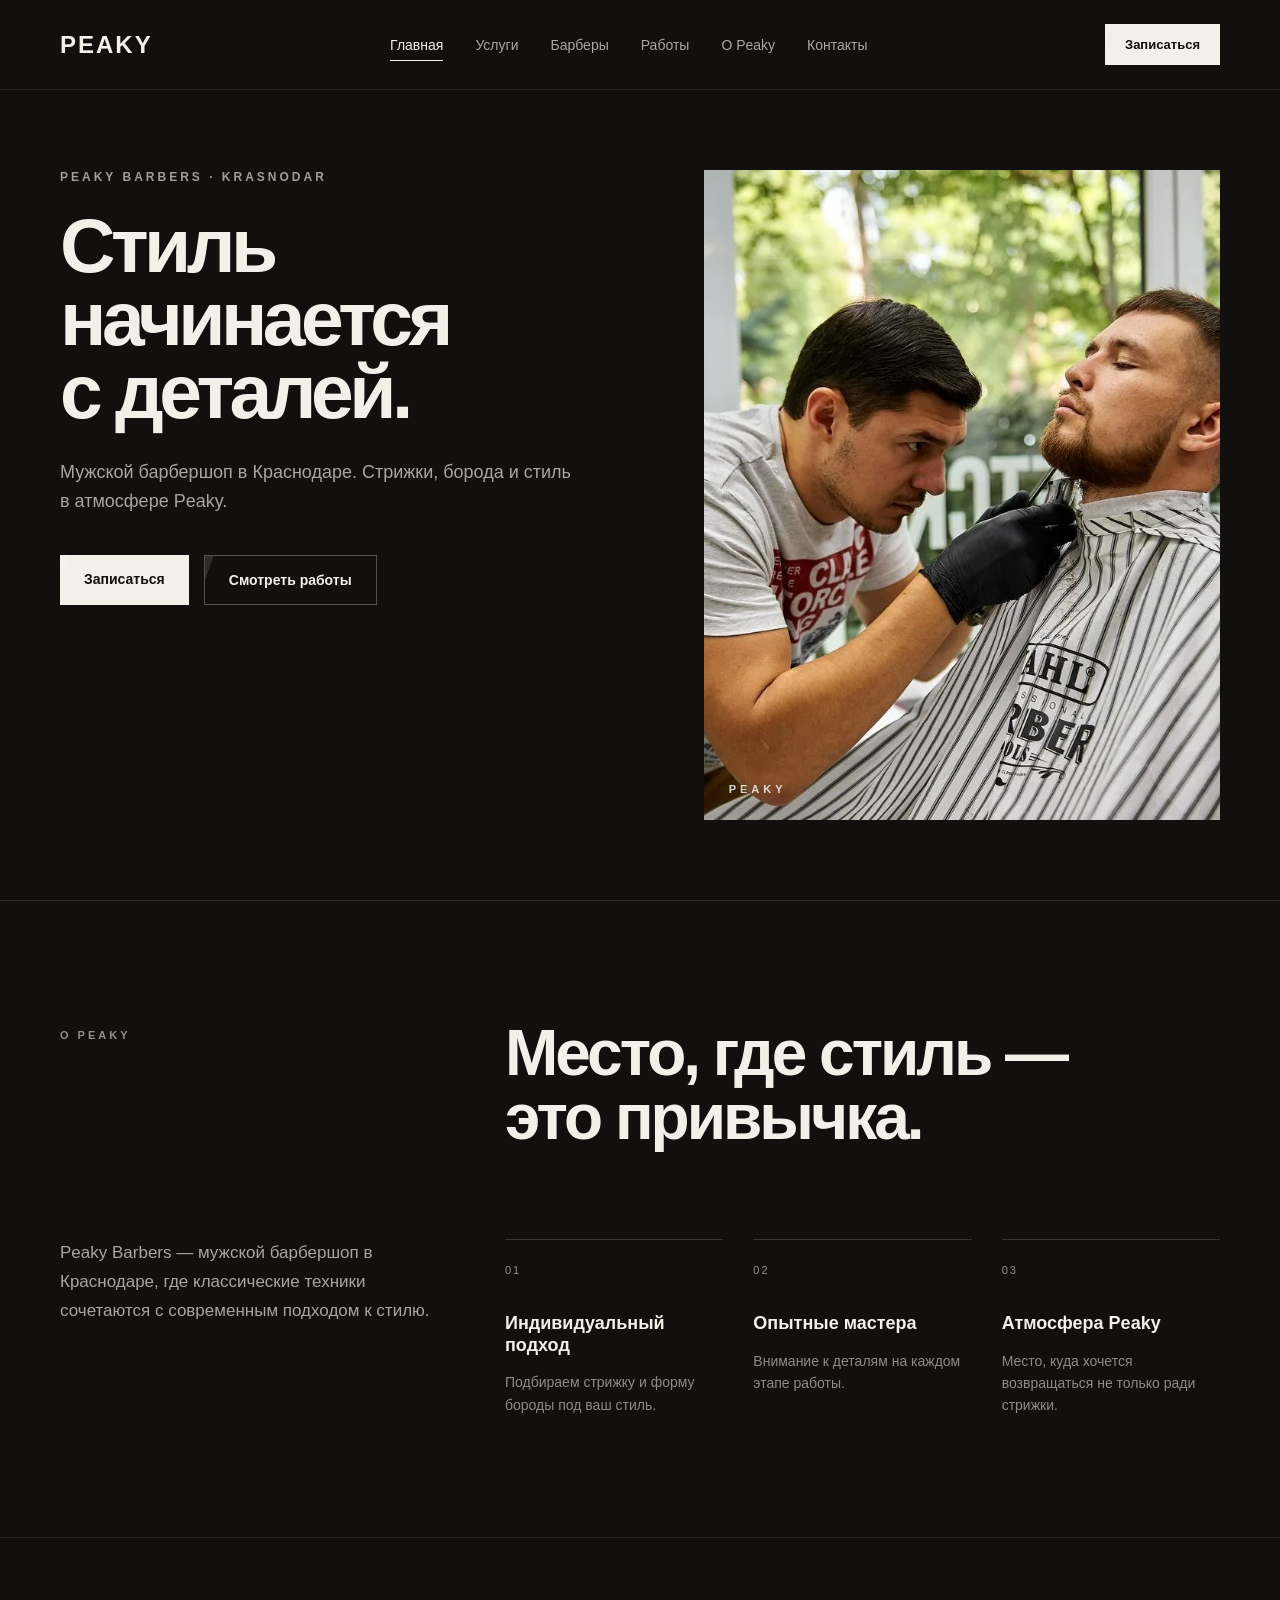
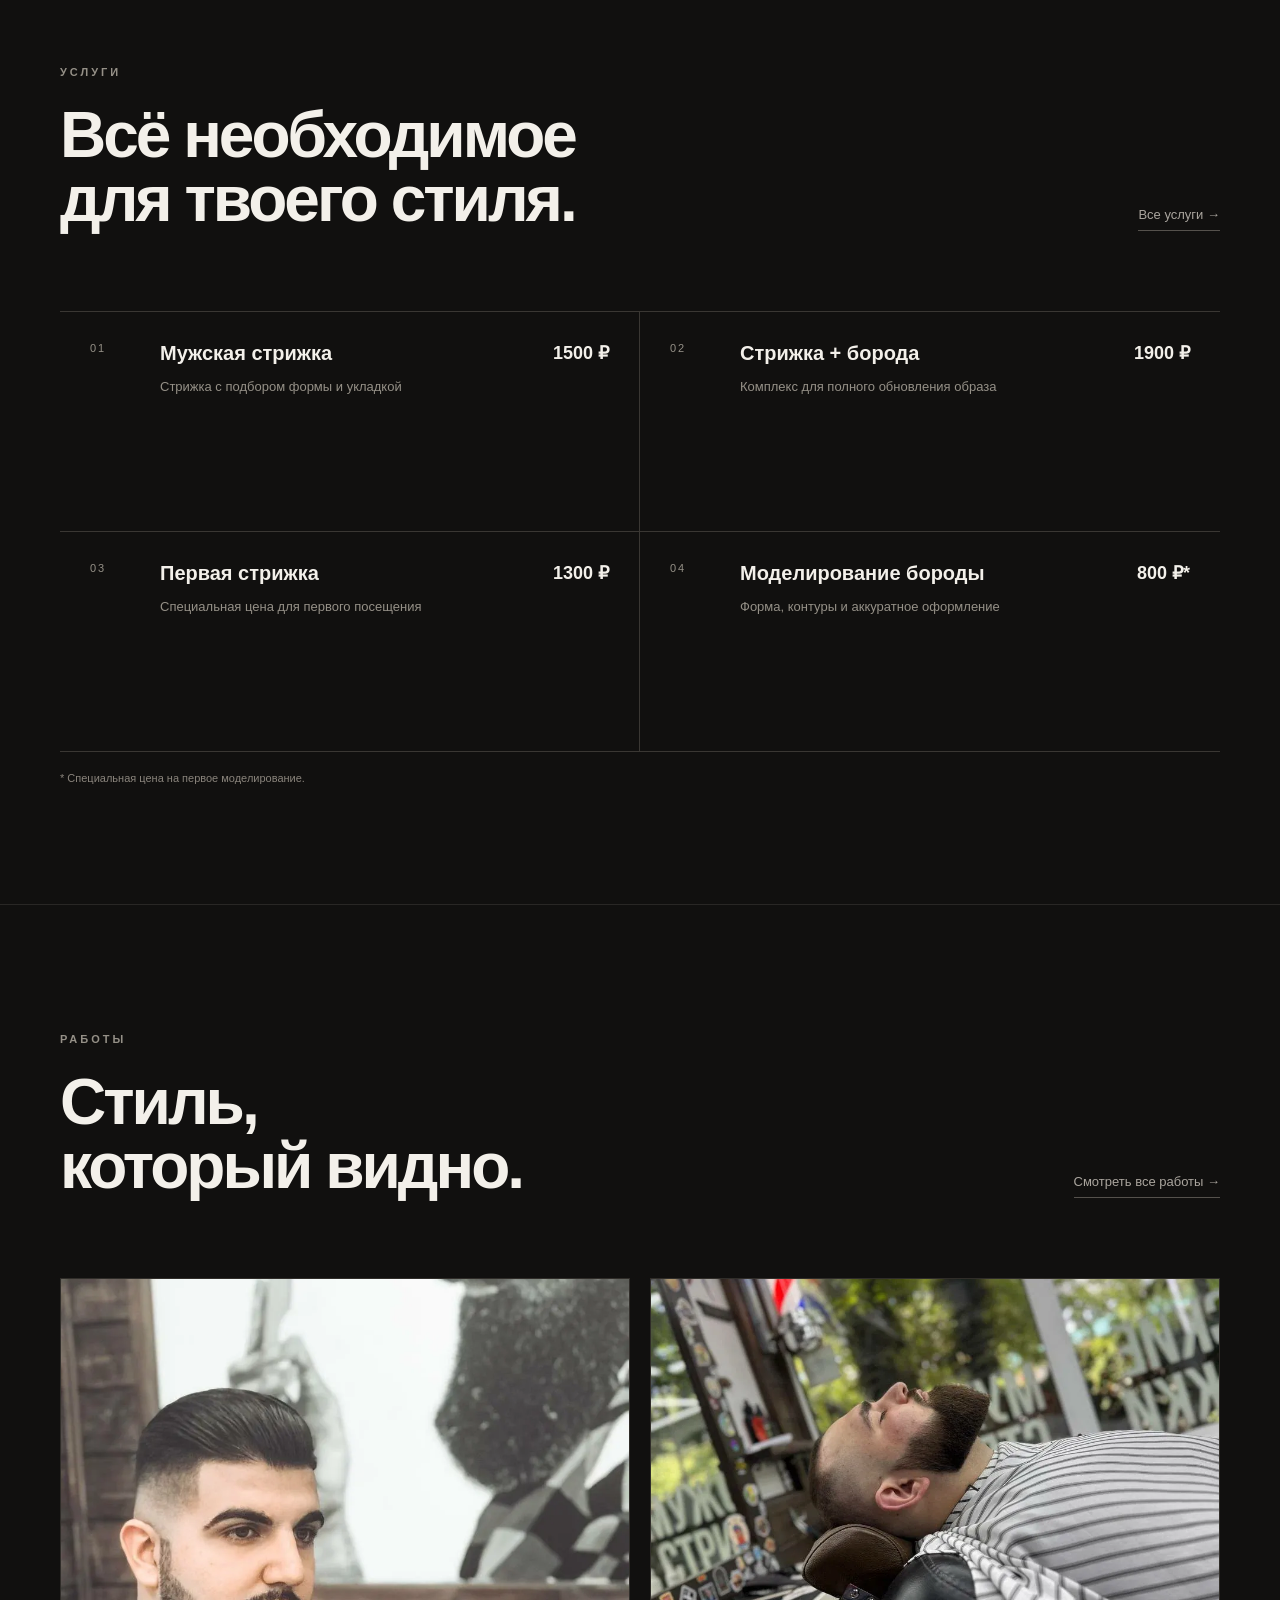
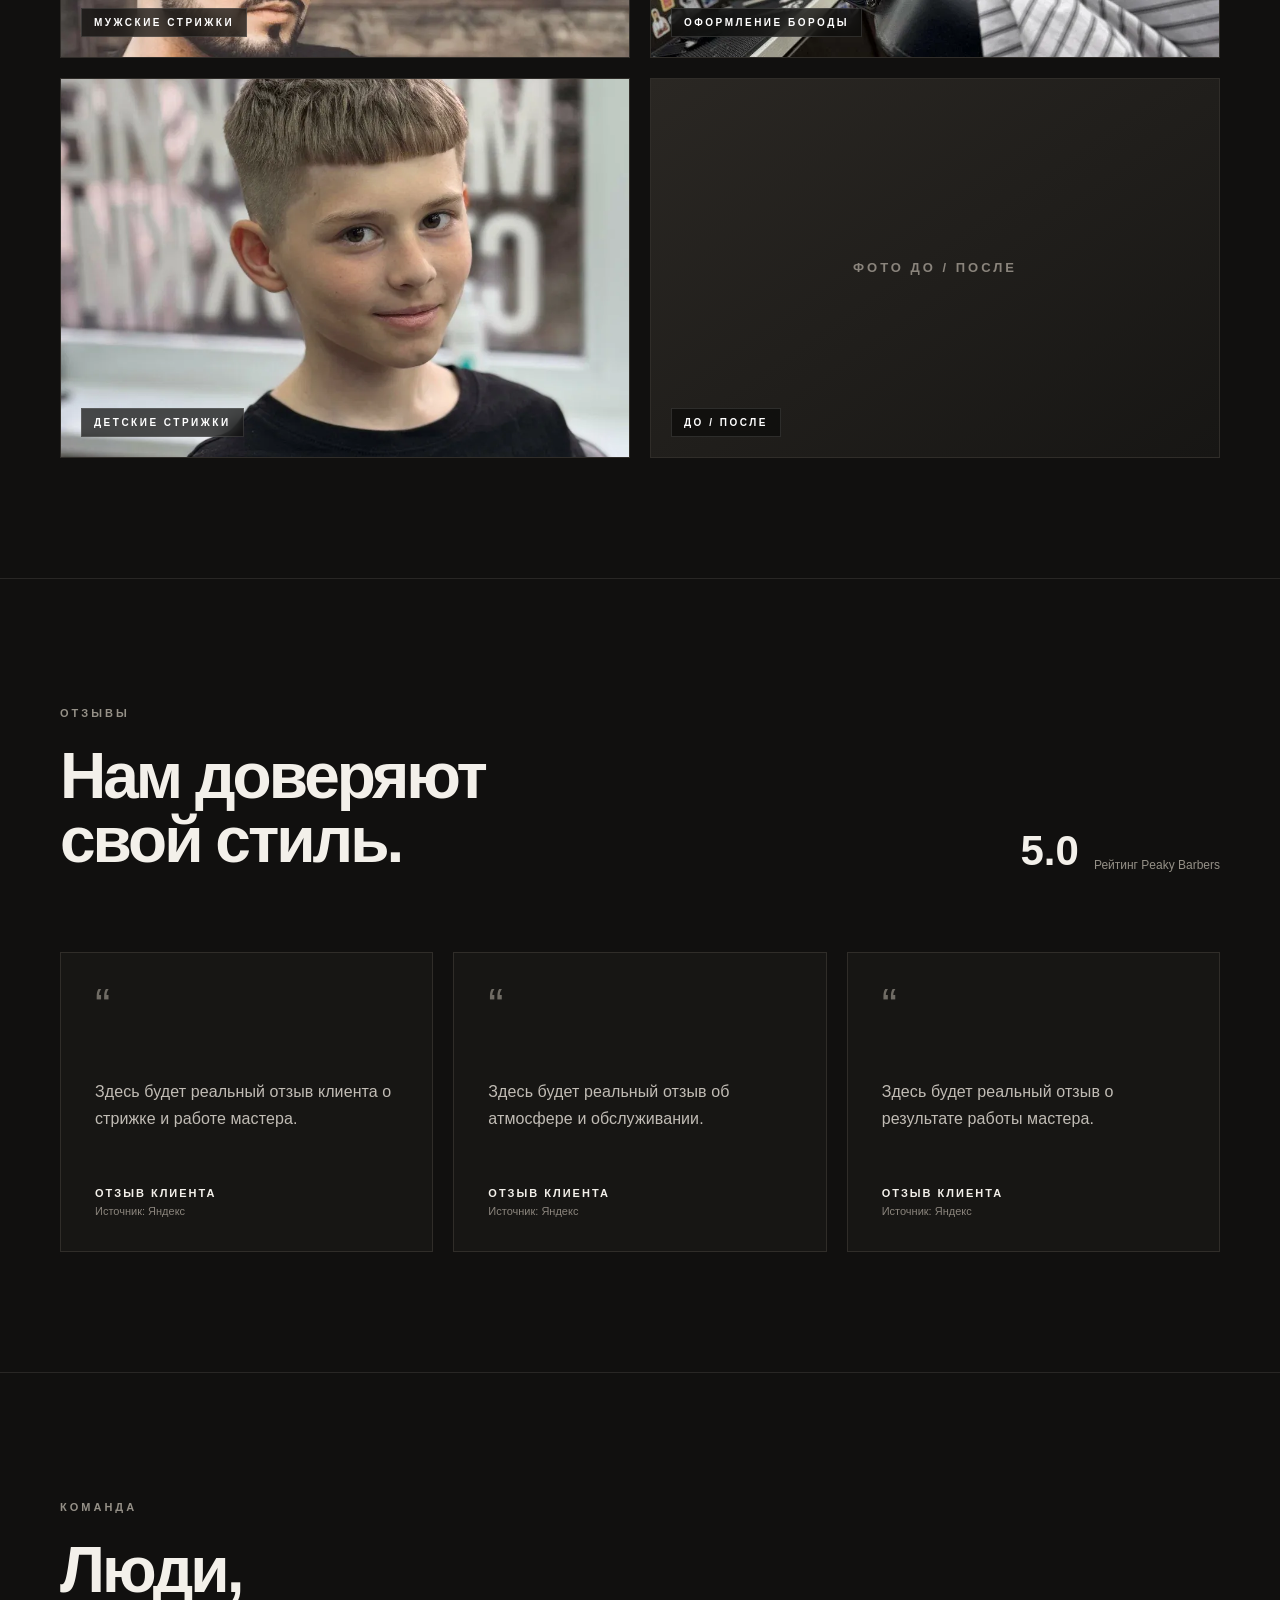
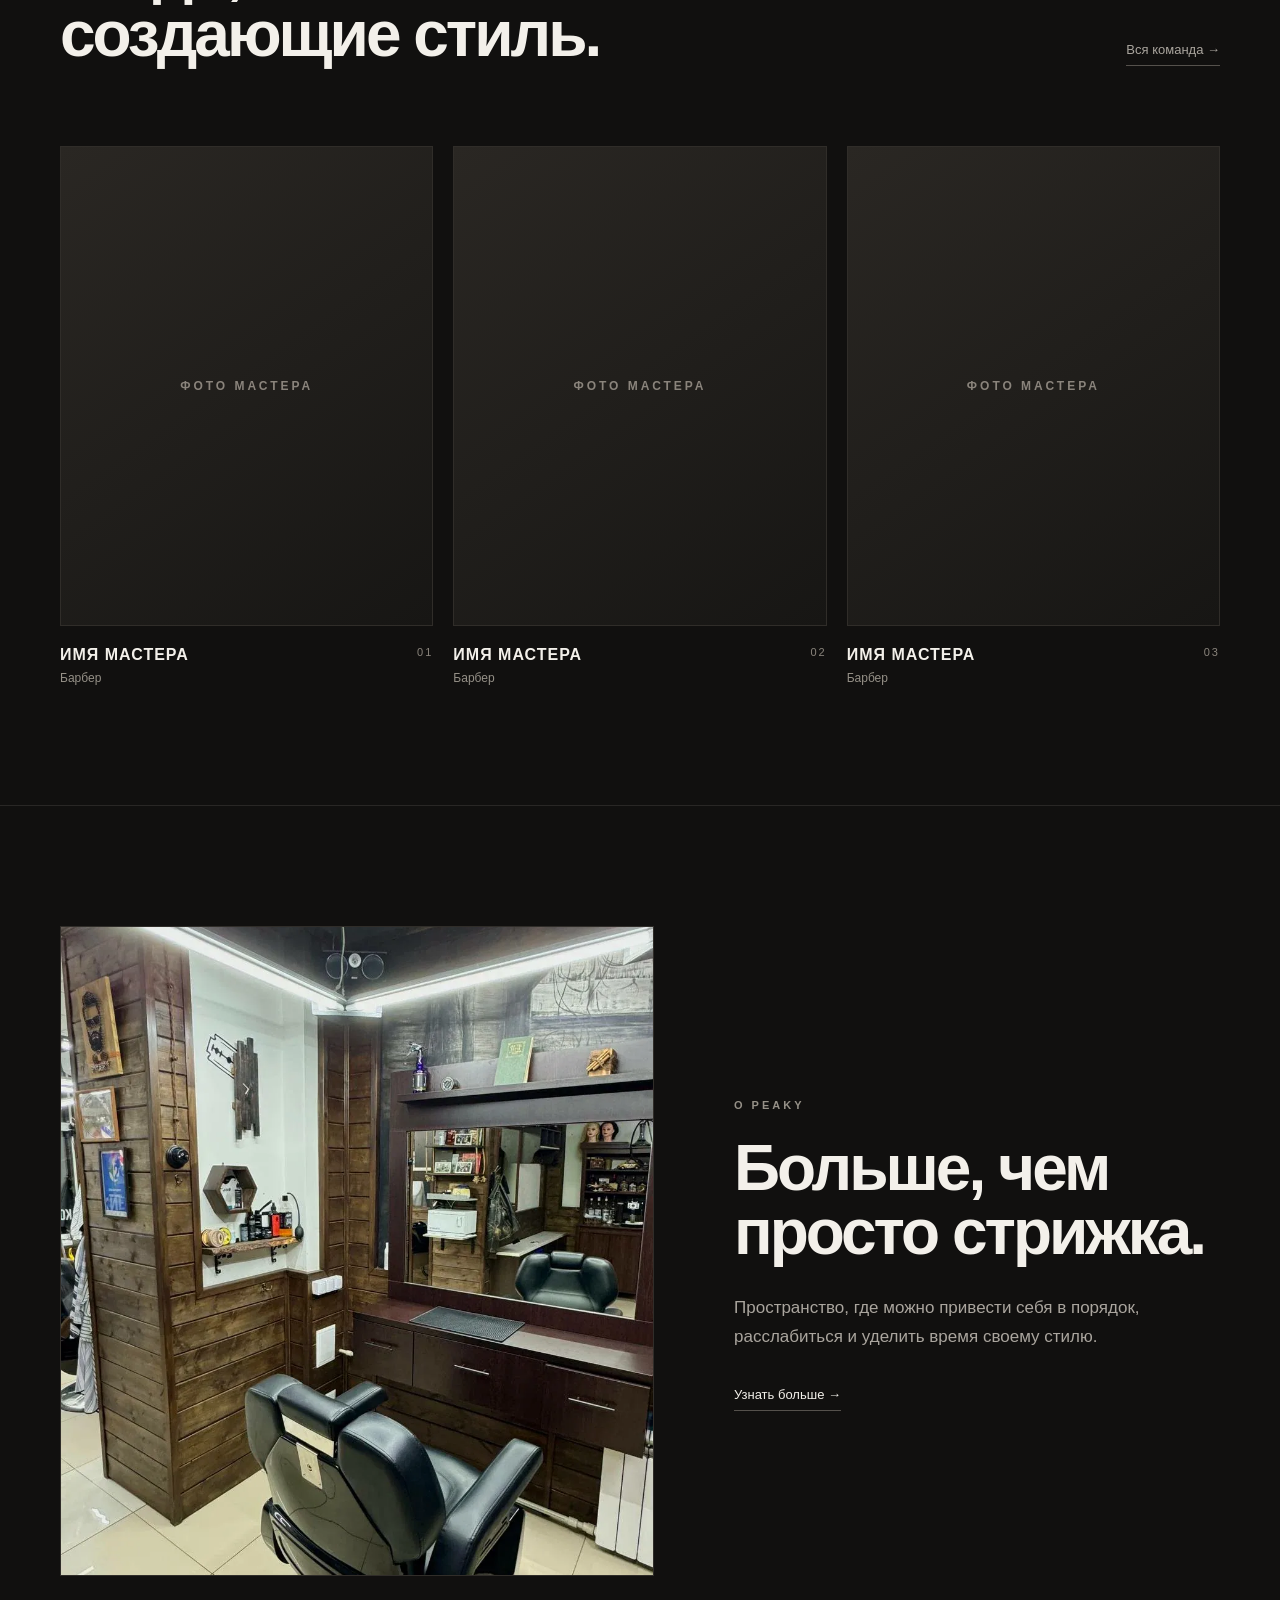
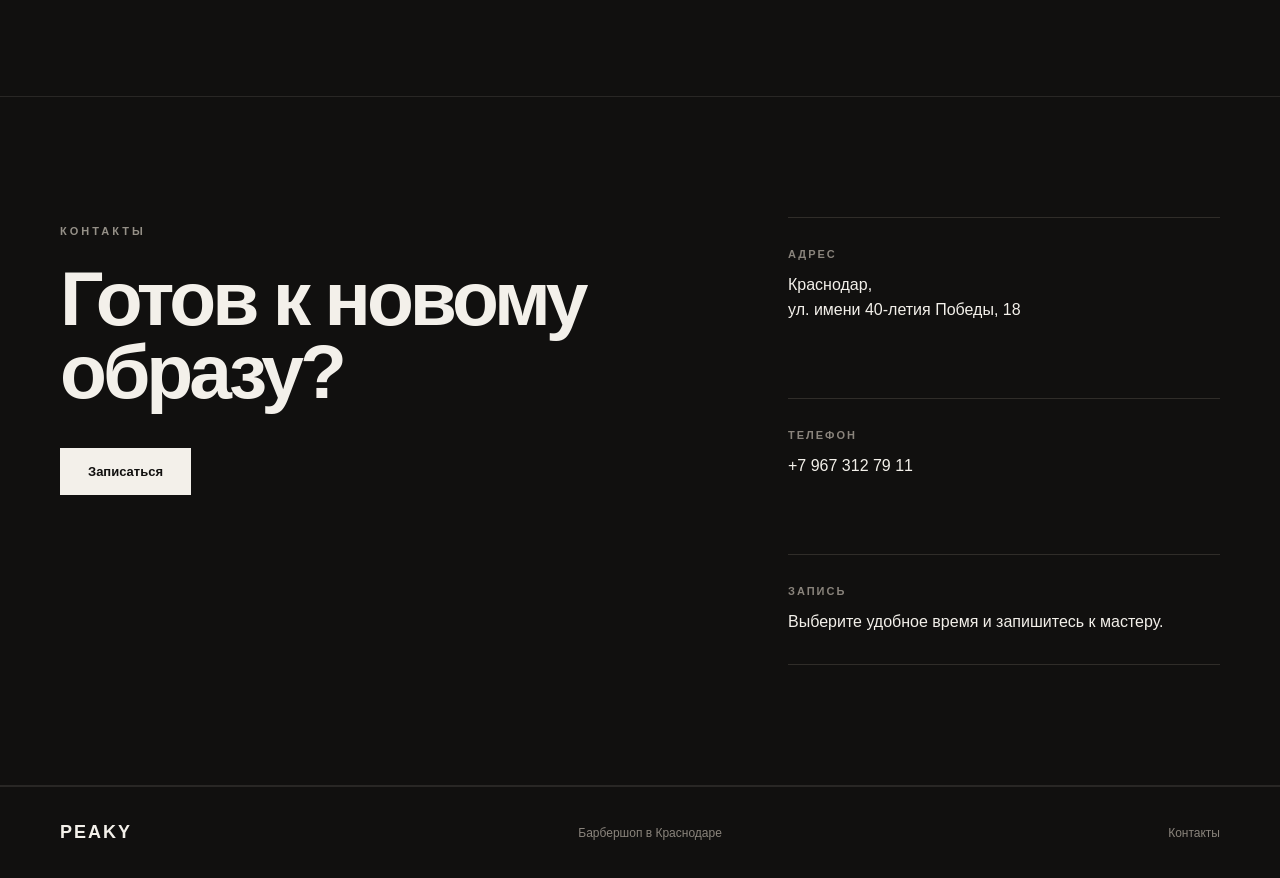
==== commit 389cce55: "Add real photos and Yandex map - Add hero, work examples (haircut, beard, kids), interior and   atmo" ====
--- a/index.html
+++ b/index.html
@@ -65,9 +65,9 @@
 
             </div>
 
-           <div class="hero-image">
-    <img src="images/IMG_0108.PNG" alt="Барбершоп Peaky Barbers в Краснодаре" fetchpriority="high">
-</div>
+            <div class="hero-image">
+                <img src="images/hero.webp" alt="Барбер Peaky Barbers оформляет бороду клиенту" width="1280" height="851" fetchpriority="high">
+            </div>
 
         </section>
 <section class="intro">
@@ -225,25 +225,19 @@
 <div class="works-grid">
 
     <a href="works.html" class="work-small">
-        <div class="work-placeholder">
-            ФОТО СТРИЖКИ
-        </div>
+        <img class="media-fill" src="images/work-haircut.webp" alt="Мужская стрижка с фейдом и укладкой" width="960" height="1280" loading="lazy" decoding="async">
 
         <span>МУЖСКИЕ СТРИЖКИ</span>
     </a>
 
     <a href="works.html" class="work-small">
-        <div class="work-placeholder">
-            ФОТО БОРОДЫ
-        </div>
+        <img class="media-fill" src="images/work-beard.webp" alt="Оформление бороды в кресле Peaky Barbers" width="960" height="1280" loading="lazy" decoding="async">
 
         <span>ОФОРМЛЕНИЕ БОРОДЫ</span>
     </a>
 
     <a href="works.html" class="work-small">
-        <div class="work-placeholder">
-            ФОТО ДЕТСКОЙ СТРИЖКИ
-        </div>
+        <img class="media-fill" src="images/work-kids.webp" alt="Детская стрижка в Peaky Barbers" width="960" height="1280" loading="lazy" decoding="async">
 
         <span>ДЕТСКИЕ СТРИЖКИ</span>
     </a>
@@ -410,7 +404,7 @@
 <section class="about-preview">
 
     <div class="about-photo">
-        ФОТО ИНТЕРЬЕРА
+        <img class="media-fill" src="images/interior.webp" alt="Интерьер барбершопа Peaky Barbers" width="960" height="1280" loading="lazy" decoding="async">
     </div>
 
     <div class="about-content">
--- a/style.css
+++ b/style.css
@@ -185,8 +185,6 @@
 /* HERO IMAGE */
 
 .hero-image {
-    --hero-zoom: 1.35;
-
     position: relative;
 
     width: 100%;
@@ -224,10 +222,8 @@
     height: 100%;
     display: block;
 
-    object-fit: contain;
+    object-fit: cover;
     object-position: center;
-
-    transform: scale(var(--hero-zoom));
 
     transition:
         transform 0.7s ease,
@@ -235,7 +231,7 @@
 }
 
 .hero-image:hover img {
-    transform: scale(calc(var(--hero-zoom) * 1.04));
+    transform: scale(1.04);
 }
 
 /* INTRO */
@@ -1418,38 +1414,36 @@
     border-bottom: 1px solid var(--color-line);
 }
 
-.map-placeholder {
-    min-height: 500px;
-
-    display: flex;
-    flex-direction: column;
-
-    align-items: center;
-    justify-content: center;
+.map-frame {
+    display: block;
+
+    width: 100%;
+    height: 500px;
 
     border: 1px solid var(--color-border);
 
     background: var(--placeholder-bg);
-
-    text-align: center;
-}
-
-.map-placeholder span {
-    color: var(--color-text);
-
+}
+
+.map-link {
+    display: inline-block;
+
+    margin-top: 20px;
+    padding-bottom: 8px;
+
+    border-bottom: 1px solid var(--color-border-hover);
+
+    color: var(--color-text-soft);
     font-size: 13px;
-    font-weight: 700;
-
-    letter-spacing: 4px;
-}
-
-.map-placeholder p {
-    margin: 15px 0 0;
-
-    color: var(--color-text-faint);
-
-    font-size: 11px;
-    letter-spacing: 3px;
+
+    transition:
+        color 0.3s ease,
+        border-color 0.3s ease;
+}
+
+.map-link:hover {
+    color: var(--color-white);
+    border-color: var(--color-white);
 }
 
 /* FINAL */
@@ -1680,15 +1674,9 @@
     }
 
     .hero-image {
-        --hero-zoom: 1;
-
         height: auto;
 
         aspect-ratio: 4 / 3;
-    }
-
-    .hero-image img {
-        object-fit: cover;
     }
 
     /* BARBERS PAGE */
@@ -2023,8 +2011,8 @@
         padding: 20px;
     }
 
-    .map-placeholder {
-        min-height: 350px;
+    .map-frame {
+        height: 350px;
     }
 
     .contact-final {
@@ -2147,23 +2135,38 @@
 
 /* IMAGES */
 
+.work-small,
+.work-photo,
 .about-photo,
 .about-final-photo,
 .barber-page-photo {
+    position: relative;
     overflow: hidden;
 }
 
-.about-photo img,
-.about-final-photo img,
-.barber-page-photo img {
+/* Фото заполняет блок-заглушку целиком */
+
+.media-fill {
+    position: absolute;
+    inset: 0;
+
+    width: 100%;
+    height: 100%;
+
+    display: block;
+
+    object-fit: cover;
+
     transition:
         transform 0.7s ease,
         filter 0.7s ease;
 }
 
-.about-photo:hover img,
-.about-final-photo:hover img,
-.barber-page-photo:hover img {
+.work-small:hover .media-fill,
+.work-item:hover .media-fill,
+.about-photo:hover .media-fill,
+.about-final-photo:hover .media-fill,
+.barber-page-photo:hover .media-fill {
     transform: scale(1.04);
 }
 
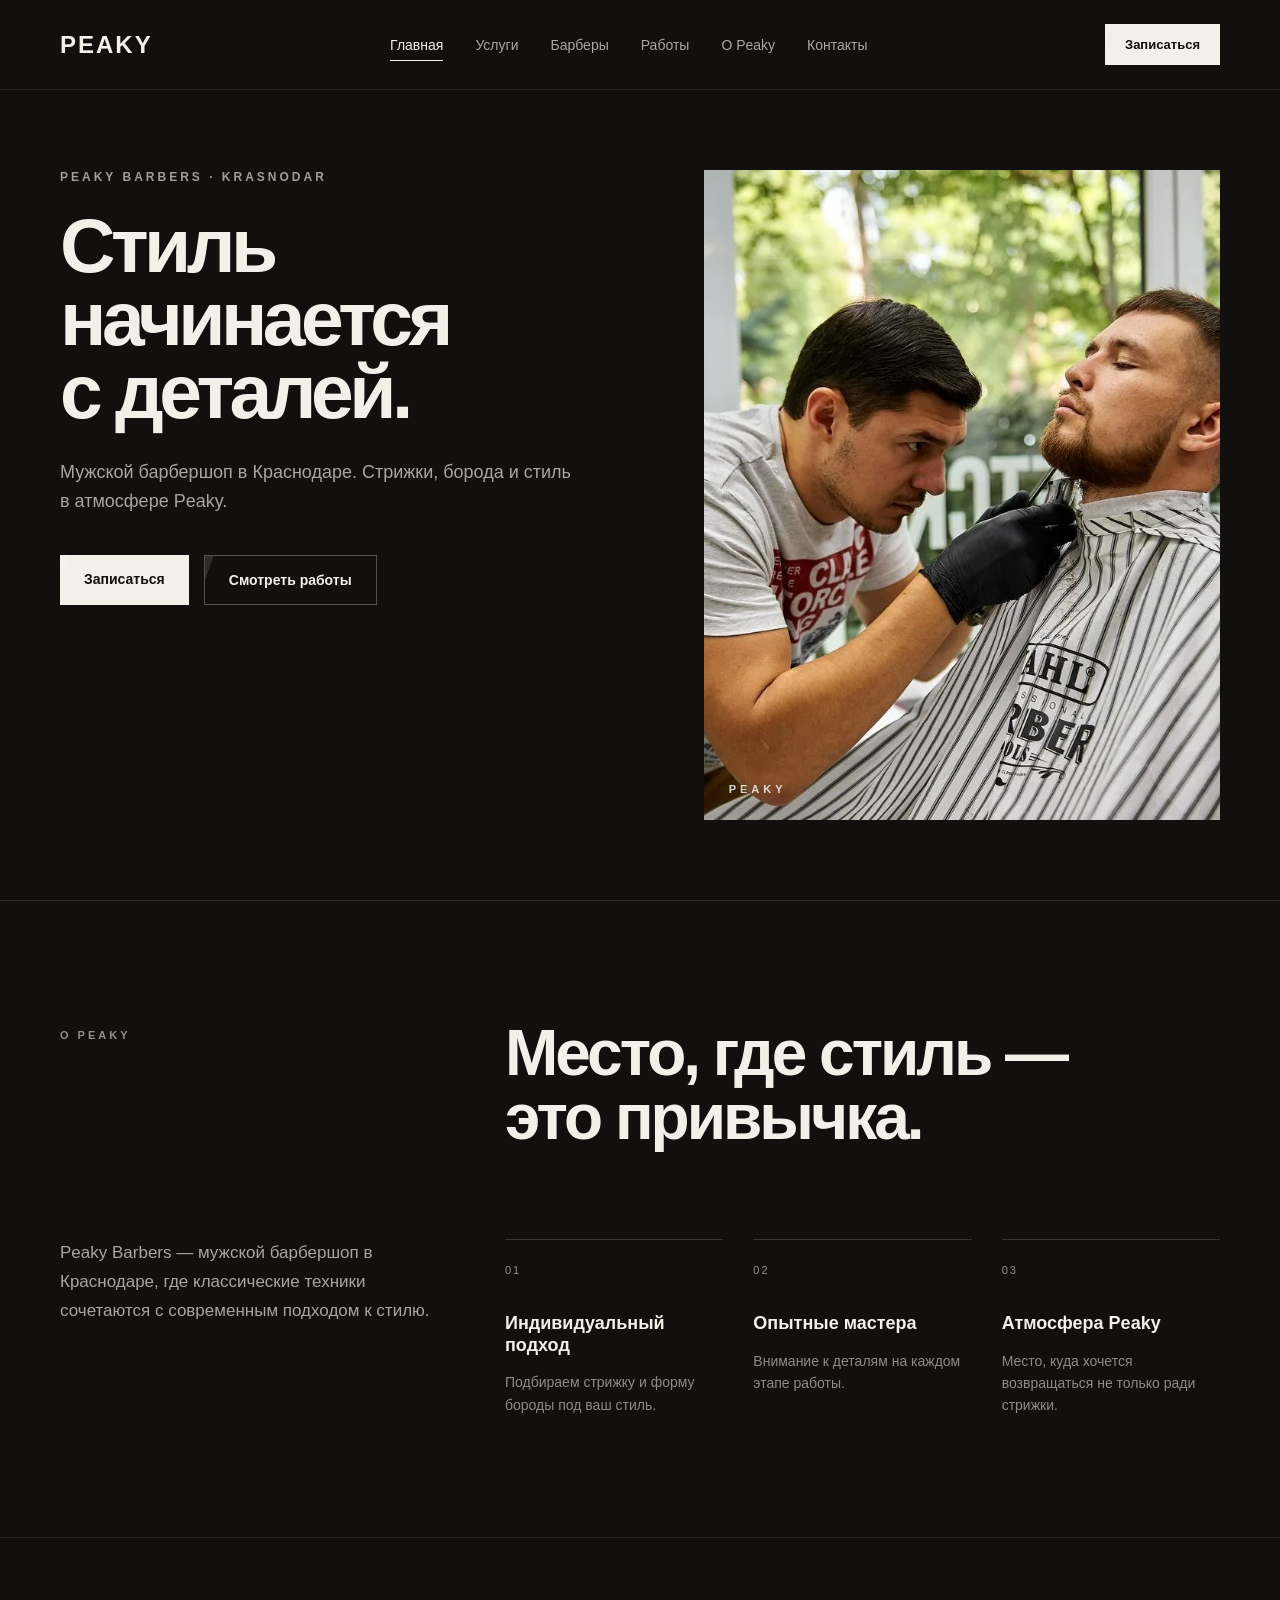
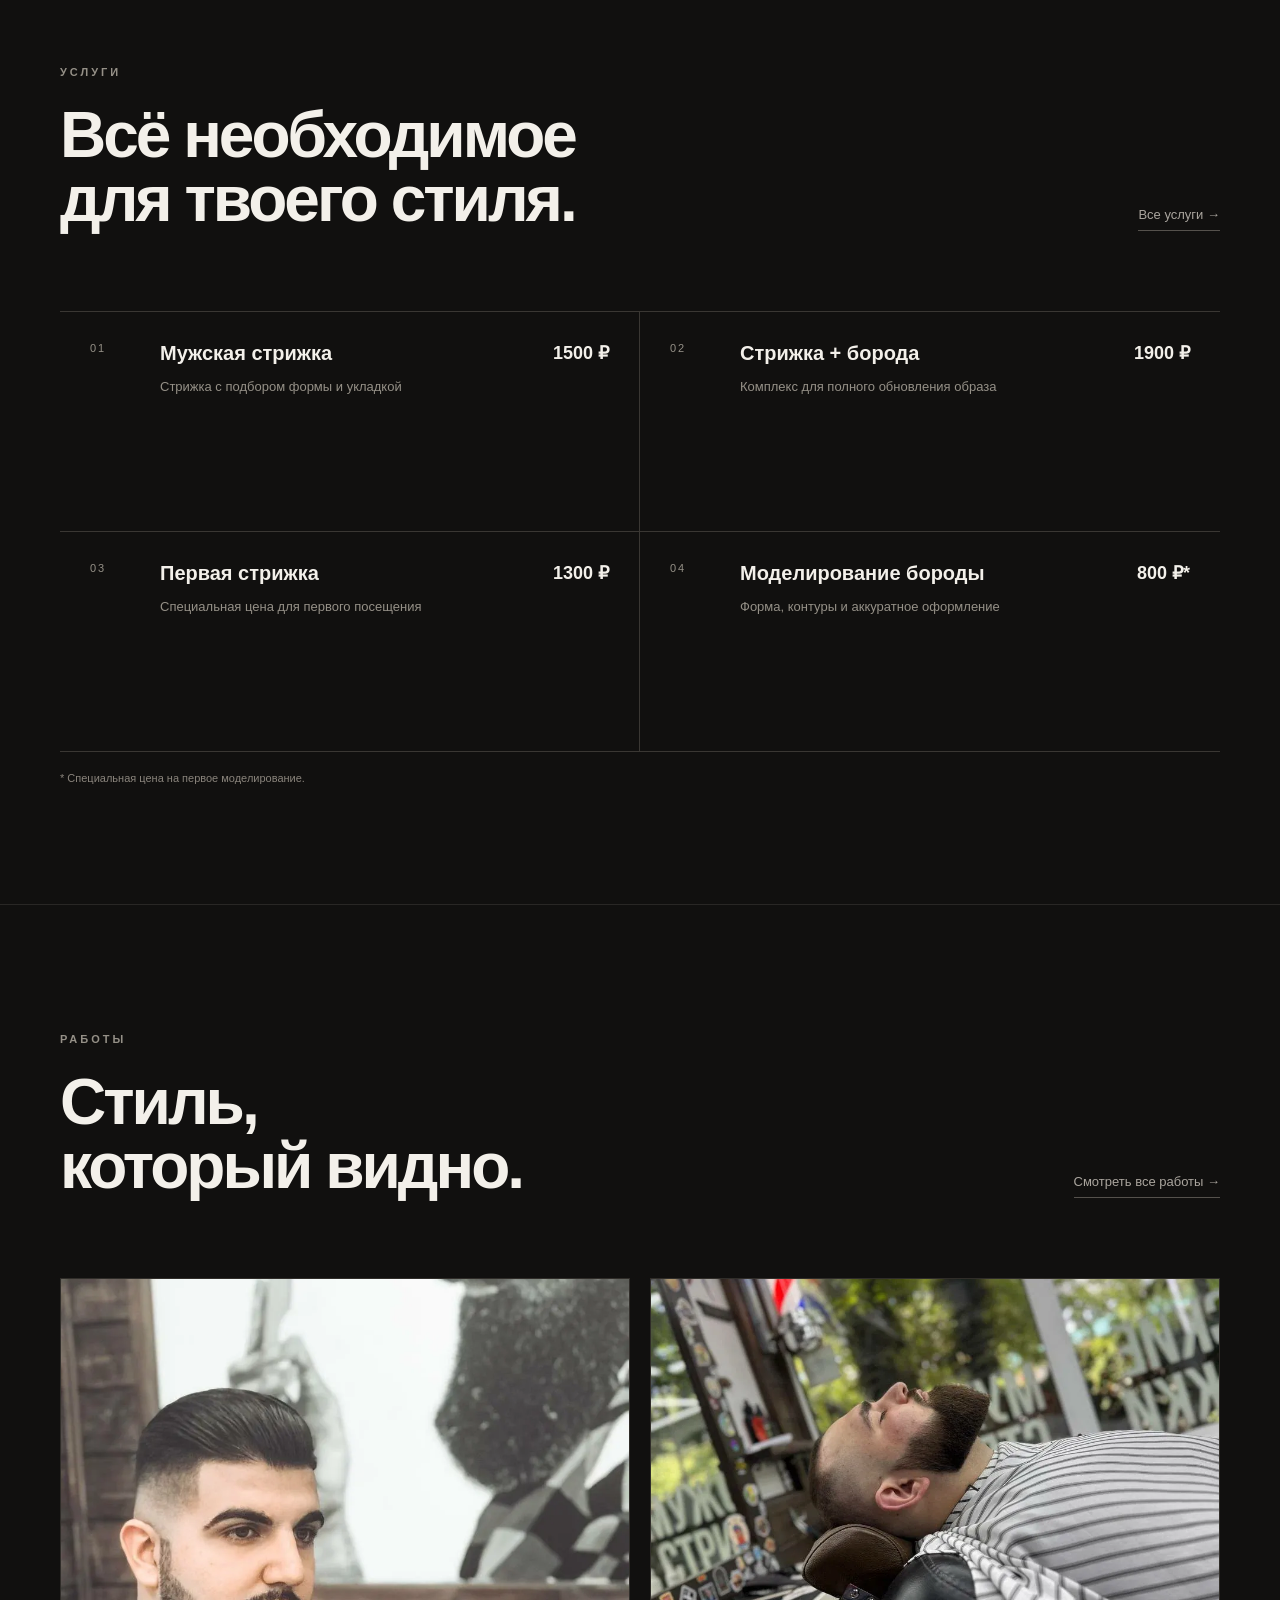
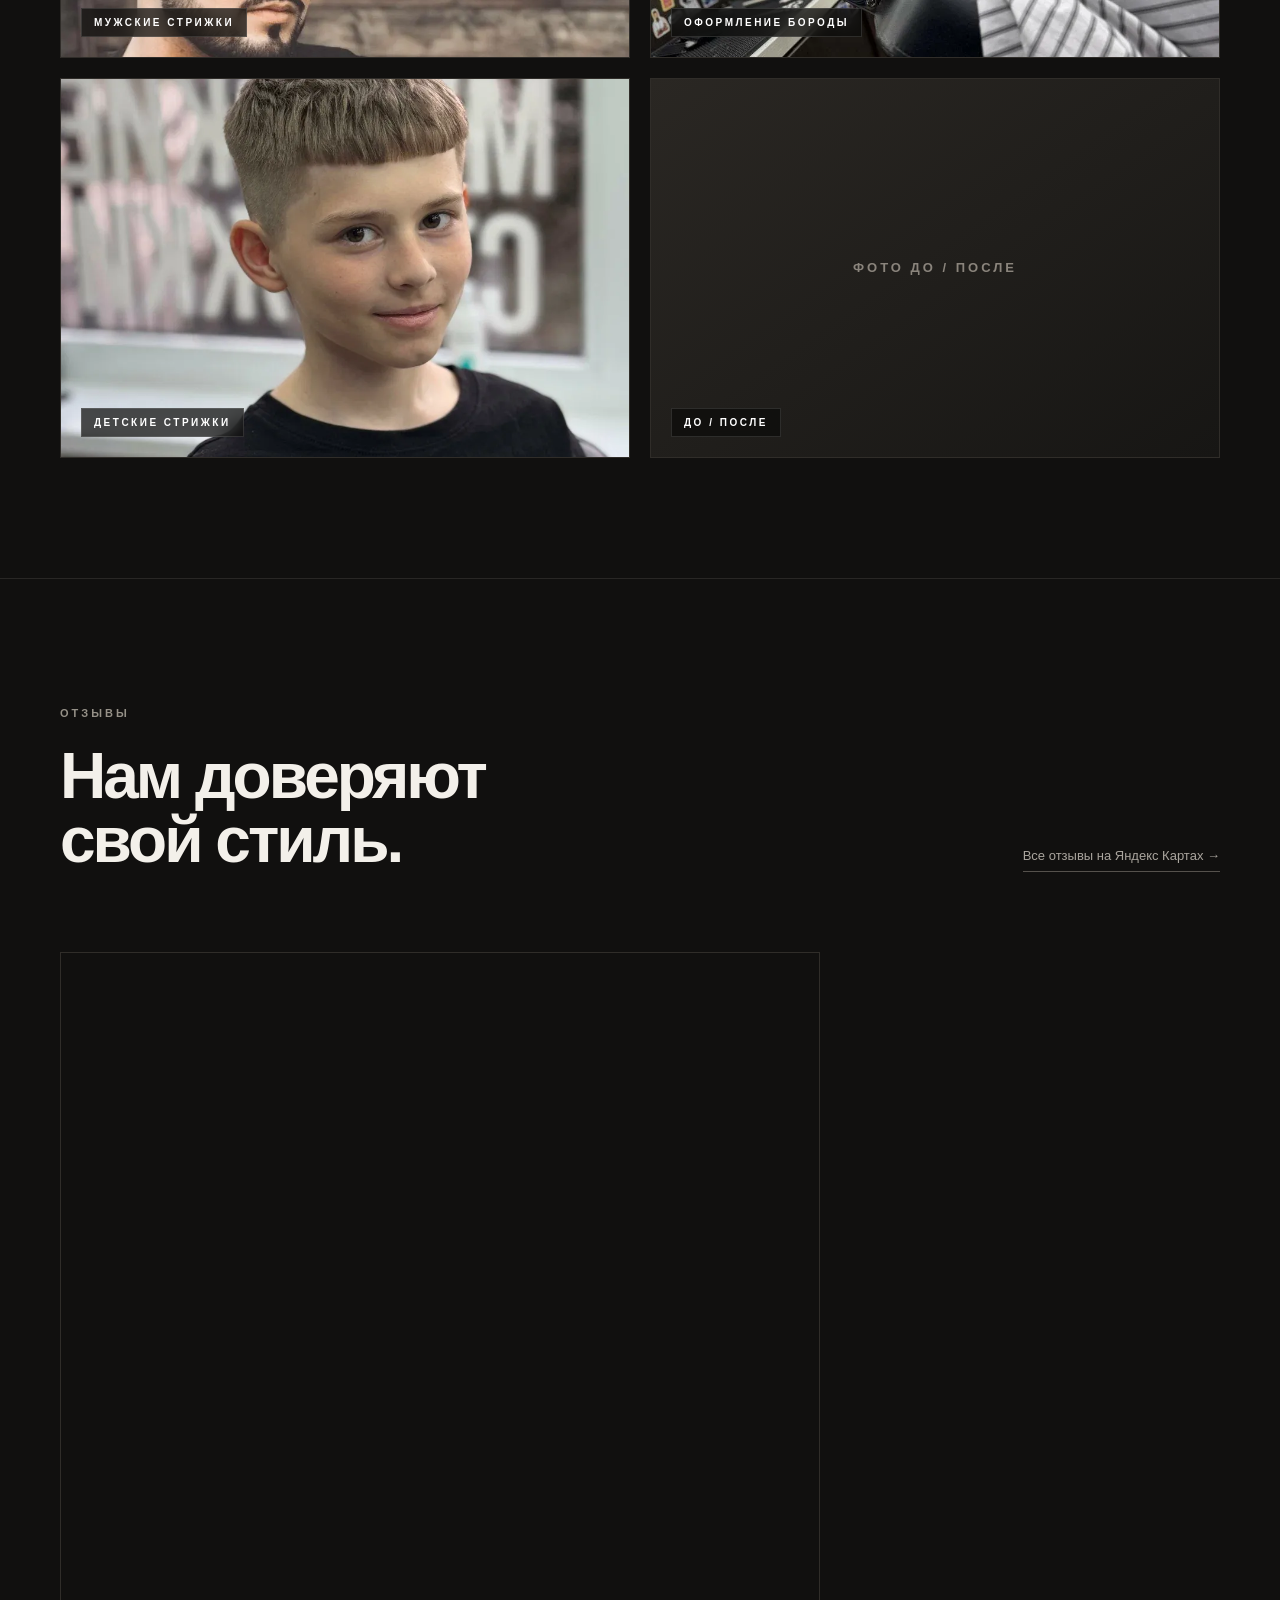
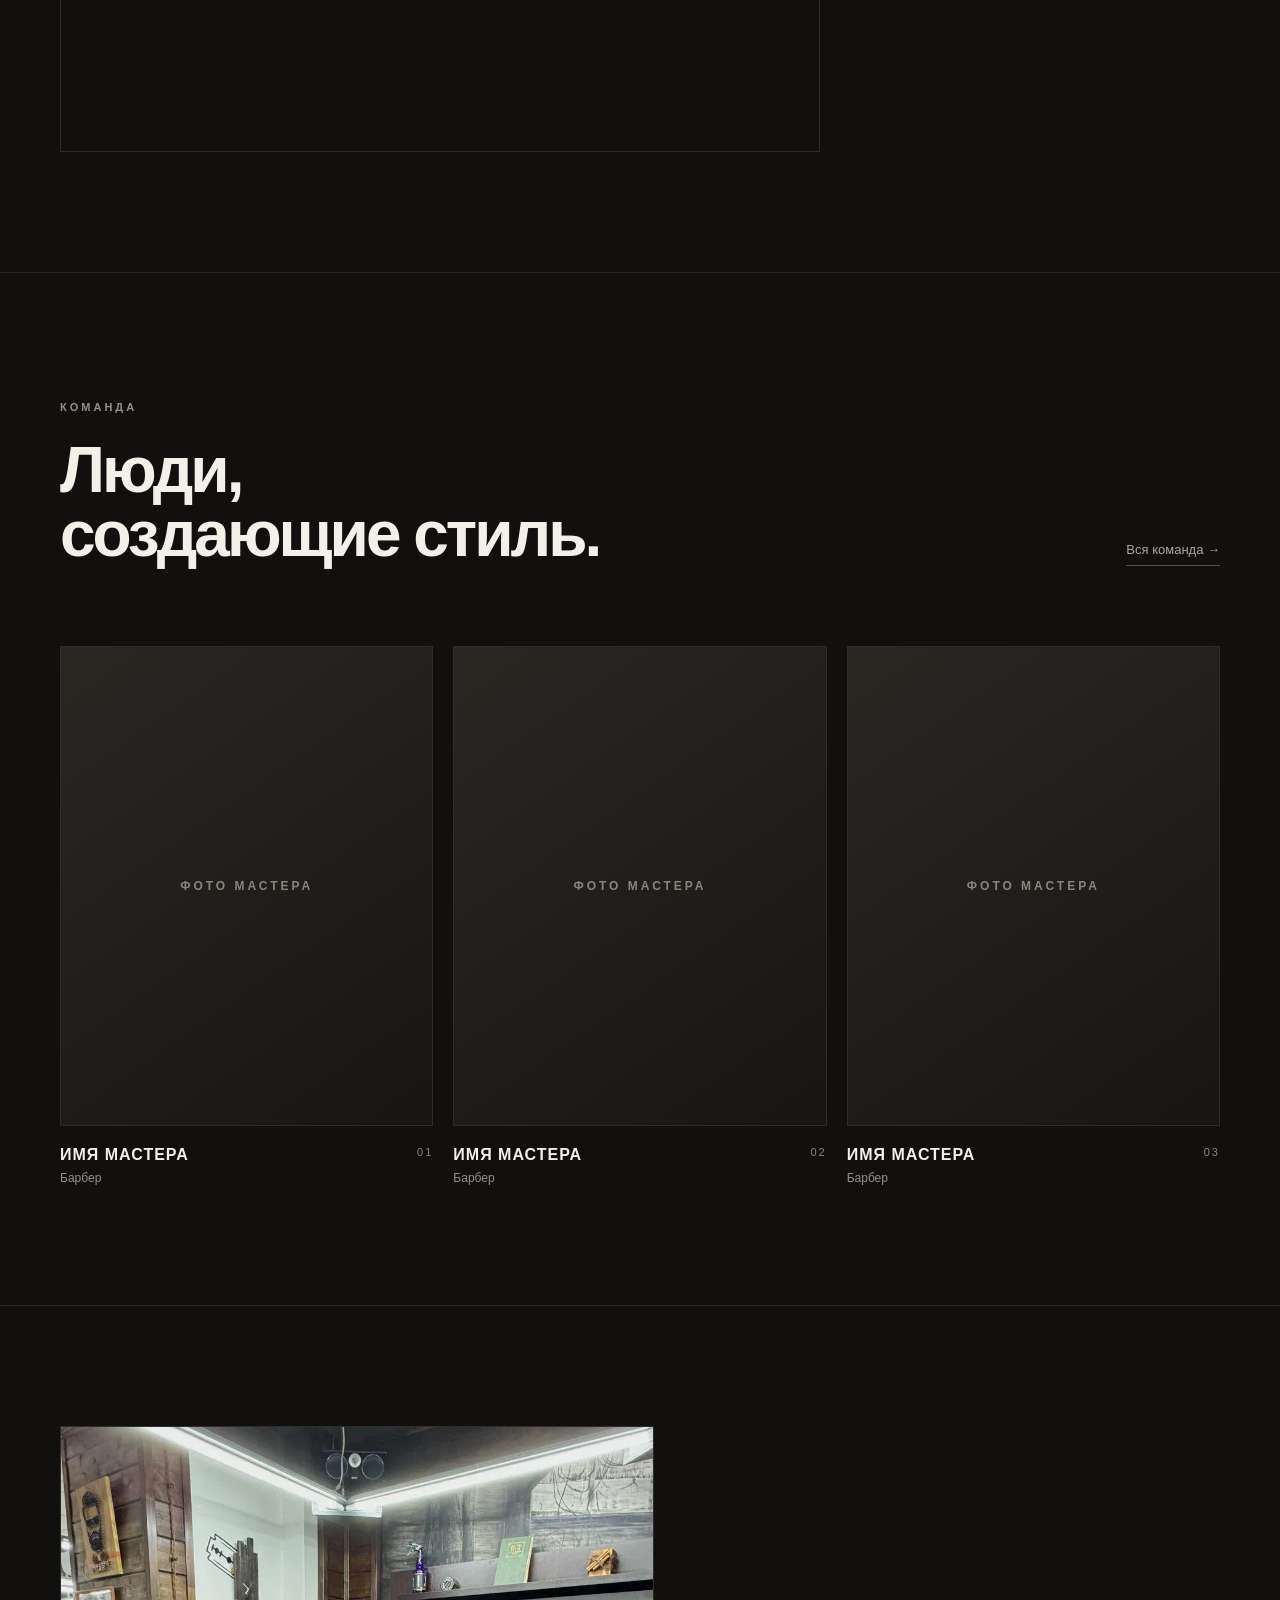
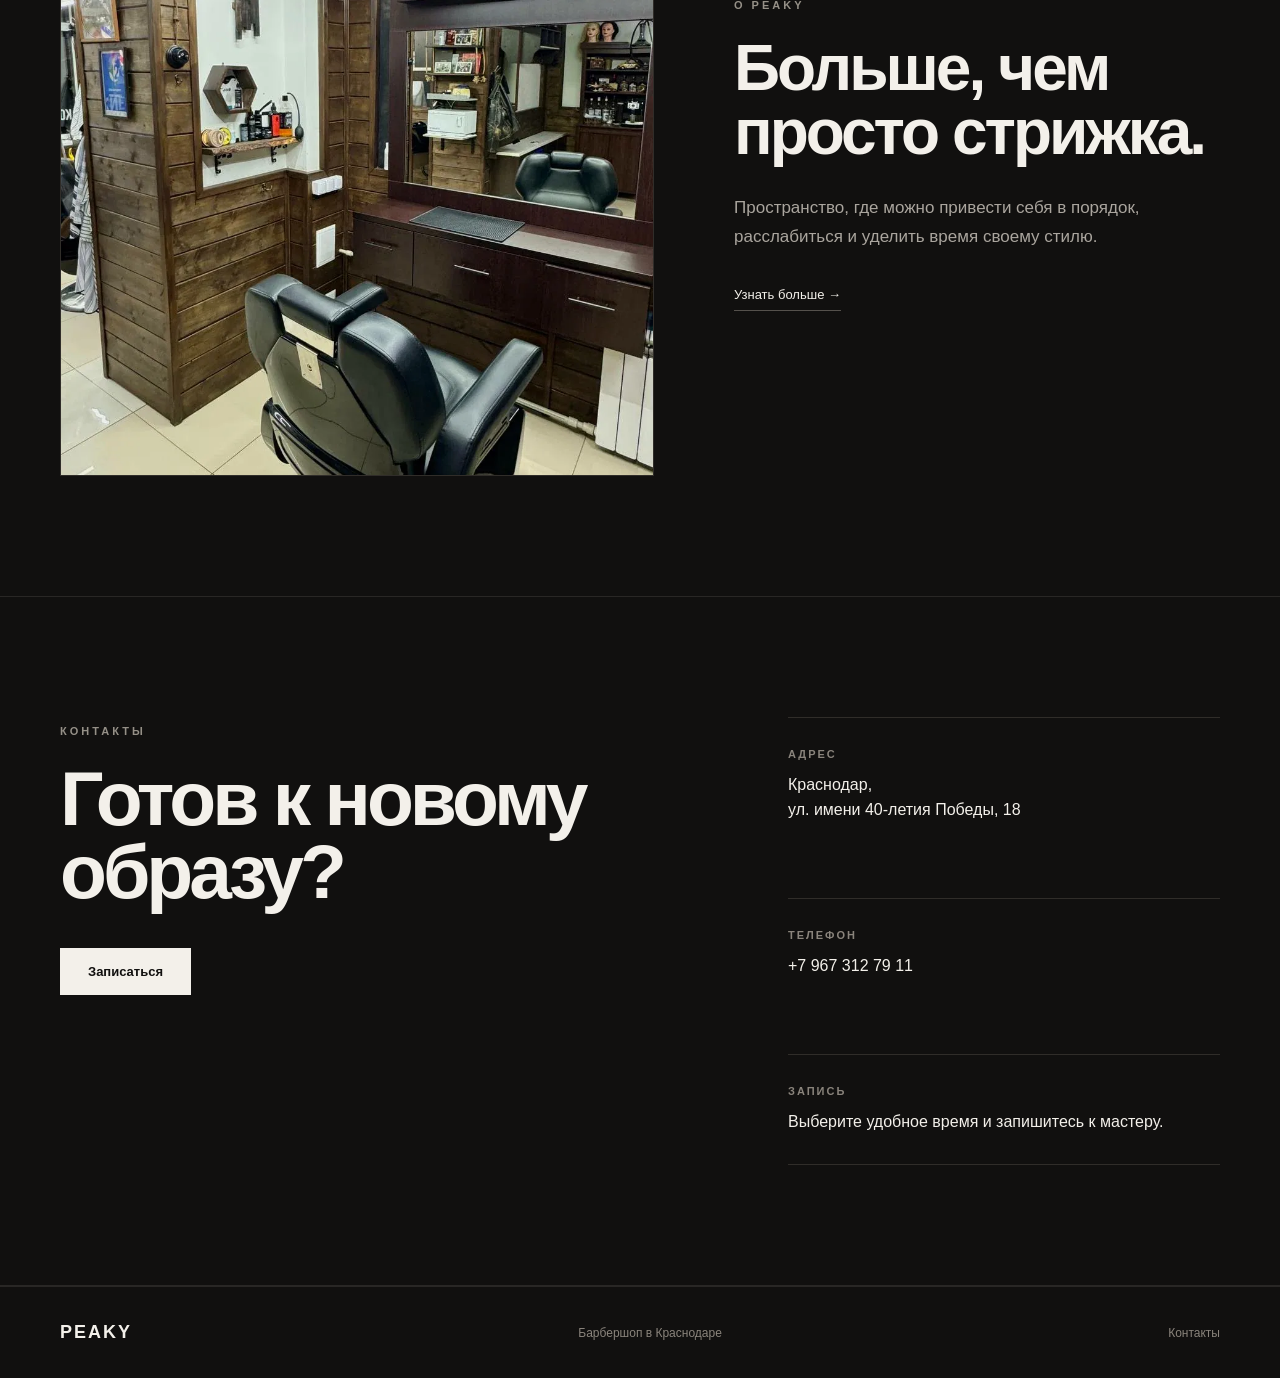
==== commit ff4886b9: "Replace placeholder reviews with Yandex Maps reviews widget - Embed the official Yandex reviews widg" ====
--- a/index.html
+++ b/index.html
@@ -266,63 +266,23 @@
             </h2>
         </div>
 
-        <div class="reviews-rating">
-            <strong>5.0</strong>
-            <span>Рейтинг Peaky Barbers</span>
-        </div>
-
-    </div>
-
-    <div class="reviews-grid">
-
-        <article class="review-card">
-
-            <span class="review-mark">“</span>
-
-            <p>
-                Здесь будет реальный отзыв
-                клиента о стрижке и работе мастера.
-            </p>
-
-            <div class="review-author">
-                <strong>ОТЗЫВ КЛИЕНТА</strong>
-                <span>Источник: Яндекс</span>
-            </div>
-
-        </article>
-
-        <article class="review-card">
-
-            <span class="review-mark">“</span>
-
-            <p>
-                Здесь будет реальный отзыв
-                об атмосфере и обслуживании.
-            </p>
-
-            <div class="review-author">
-                <strong>ОТЗЫВ КЛИЕНТА</strong>
-                <span>Источник: Яндекс</span>
-            </div>
-
-        </article>
-
-        <article class="review-card">
-
-            <span class="review-mark">“</span>
-
-            <p>
-                Здесь будет реальный отзыв
-                о результате работы мастера.
-            </p>
-
-            <div class="review-author">
-                <strong>ОТЗЫВ КЛИЕНТА</strong>
-                <span>Источник: Яндекс</span>
-            </div>
-
-        </article>
-
+        <a
+            href="https://yandex.ru/maps/org/peaky_barbers/162378804419/reviews/"
+            class="reviews-link"
+            target="_blank"
+            rel="noopener noreferrer"
+        >
+            Все отзывы на Яндекс Картах →
+        </a>
+
+    </div>
+
+    <div class="reviews-widget">
+        <iframe
+            src="https://yandex.ru/maps-reviews-widget/162378804419?comments"
+            title="Отзывы о Peaky Barbers на Яндекс Картах"
+            loading="lazy"
+        ></iframe>
     </div>
 
 </section>
--- a/style.css
+++ b/style.css
@@ -315,7 +315,6 @@
     line-height: 1.6;
 }
 /* SERVICES PREVIEW */
-
 
 .services-heading,
 .works-heading,
@@ -341,6 +340,7 @@
 
 .services-link,
 .works-link,
+.reviews-link,
 .barbers-link {
     padding-bottom: 8px;
 
@@ -355,6 +355,7 @@
 
 .services-link:hover,
 .works-link:hover,
+.reviews-link:hover,
 .barbers-link:hover {
     color: var(--color-white);
     border-color: var(--color-white);
@@ -438,11 +439,6 @@
 }
 /* WORKS PREVIEW */
 
-
-
-
-
-
 /* WORKS GRID */
 
 .works-grid {
@@ -519,108 +515,26 @@
 }
 /* REVIEWS */
 
-
-
-
-.reviews-rating {
-    display: flex;
-    align-items: flex-end;
-    gap: 15px;
-}
-
-.reviews-rating strong {
-    font-size: 42px;
-    line-height: 1;
-}
-
-.reviews-rating span {
-    color: var(--color-text-muted);
-    font-size: 12px;
-}
-
-/* REVIEW CARDS */
-
-.reviews-grid {
+.reviews-widget {
     margin-top: 80px;
-
-    display: grid;
-    grid-template-columns: repeat(3, 1fr);
-    gap: 20px;
-}
-
-.review-card {
-    min-height: 300px;
-    padding: 34px;
-
-    display: flex;
-    flex-direction: column;
-    justify-content: space-between;
-
-    position: relative;
+    max-width: 760px;
+    height: 800px;
+
     overflow: hidden;
 
     border: 1px solid var(--color-border);
-    background: var(--color-surface);
-
-    transition:
-        transform 0.4s ease,
-        background 0.4s ease,
-        border-color 0.4s ease,
-        box-shadow 0.4s ease;
-}
-.review-card:hover {
-    transform: translateY(-5px);
-    background: #1b1a18;
-    border-color: #4a4641;
-    box-shadow: 0 18px 40px rgba(0, 0, 0, 0.22);
-}
-
-.review-mark {
-    color: var(--color-text-muted);
-    font-size: 46px;
-    line-height: 0.8;
-    opacity: 0.7;
-
-    transition:
-        transform 0.4s ease,
-        opacity 0.4s ease;
-}
-.review-card:hover .review-mark {
-    transform: translateY(-3px);
-    opacity: 1;
-}
-
-.review-card p {
-    margin: 30px 0;
-
-    color: #c1bcb5;
-    font-size: 16px;
-    line-height: 1.7;
-    letter-spacing: 0.1px;
-}
-
-.review-author {
-    display: flex;
-    flex-direction: column;
-    gap: 6px;
-}
-
-.review-author strong {
-    font-size: 11px;
-    letter-spacing: 2px;
-    font-weight:700;
-}
-
-.review-author span {
-    color: var(--color-text-faint);
-    font-size: 11px;
-}
+}
+
+.reviews-widget iframe {
+    display: block;
+
+    width: 100%;
+    height: 100%;
+
+    border: 0;
+}
+
 /* BARBERS */
-
-
-
-
-
 
 /* BARBER CARDS */
 
@@ -870,7 +784,6 @@
     line-height: 0.88;
     letter-spacing: -6px;
 }
-
 
 /* PRICE */
 
@@ -978,7 +891,6 @@
     align-items: end;
 }
 
-
 .offers-description {
     max-width: 430px;
 
@@ -1048,8 +960,6 @@
     letter-spacing: 2px;
 }
 /* BARBERS PAGE */
-
-
 
 .services-page-description,
 .barbers-page-description,
@@ -1145,9 +1055,6 @@
     line-height: 1.7;
 }
 /* WORKS PAGE */
-
-
-
 
 /* GALLERY */
 
@@ -1752,7 +1659,7 @@
 
     .services-grid,
     .works-grid,
-    .reviews-grid,
+    .reviews-widget,
     .barbers-grid,
     .price-list,
     .offers-grid {
@@ -1794,7 +1701,6 @@
 
     .services-grid,
     .works-grid,
-    .reviews-grid,
     .barbers-grid,
     .offers-grid,
     .works-gallery {
@@ -1803,6 +1709,10 @@
 
     .works-gallery {
         gap: 20px;
+    }
+
+    .reviews-widget {
+        height: 640px;
     }
 
     .intro-content {
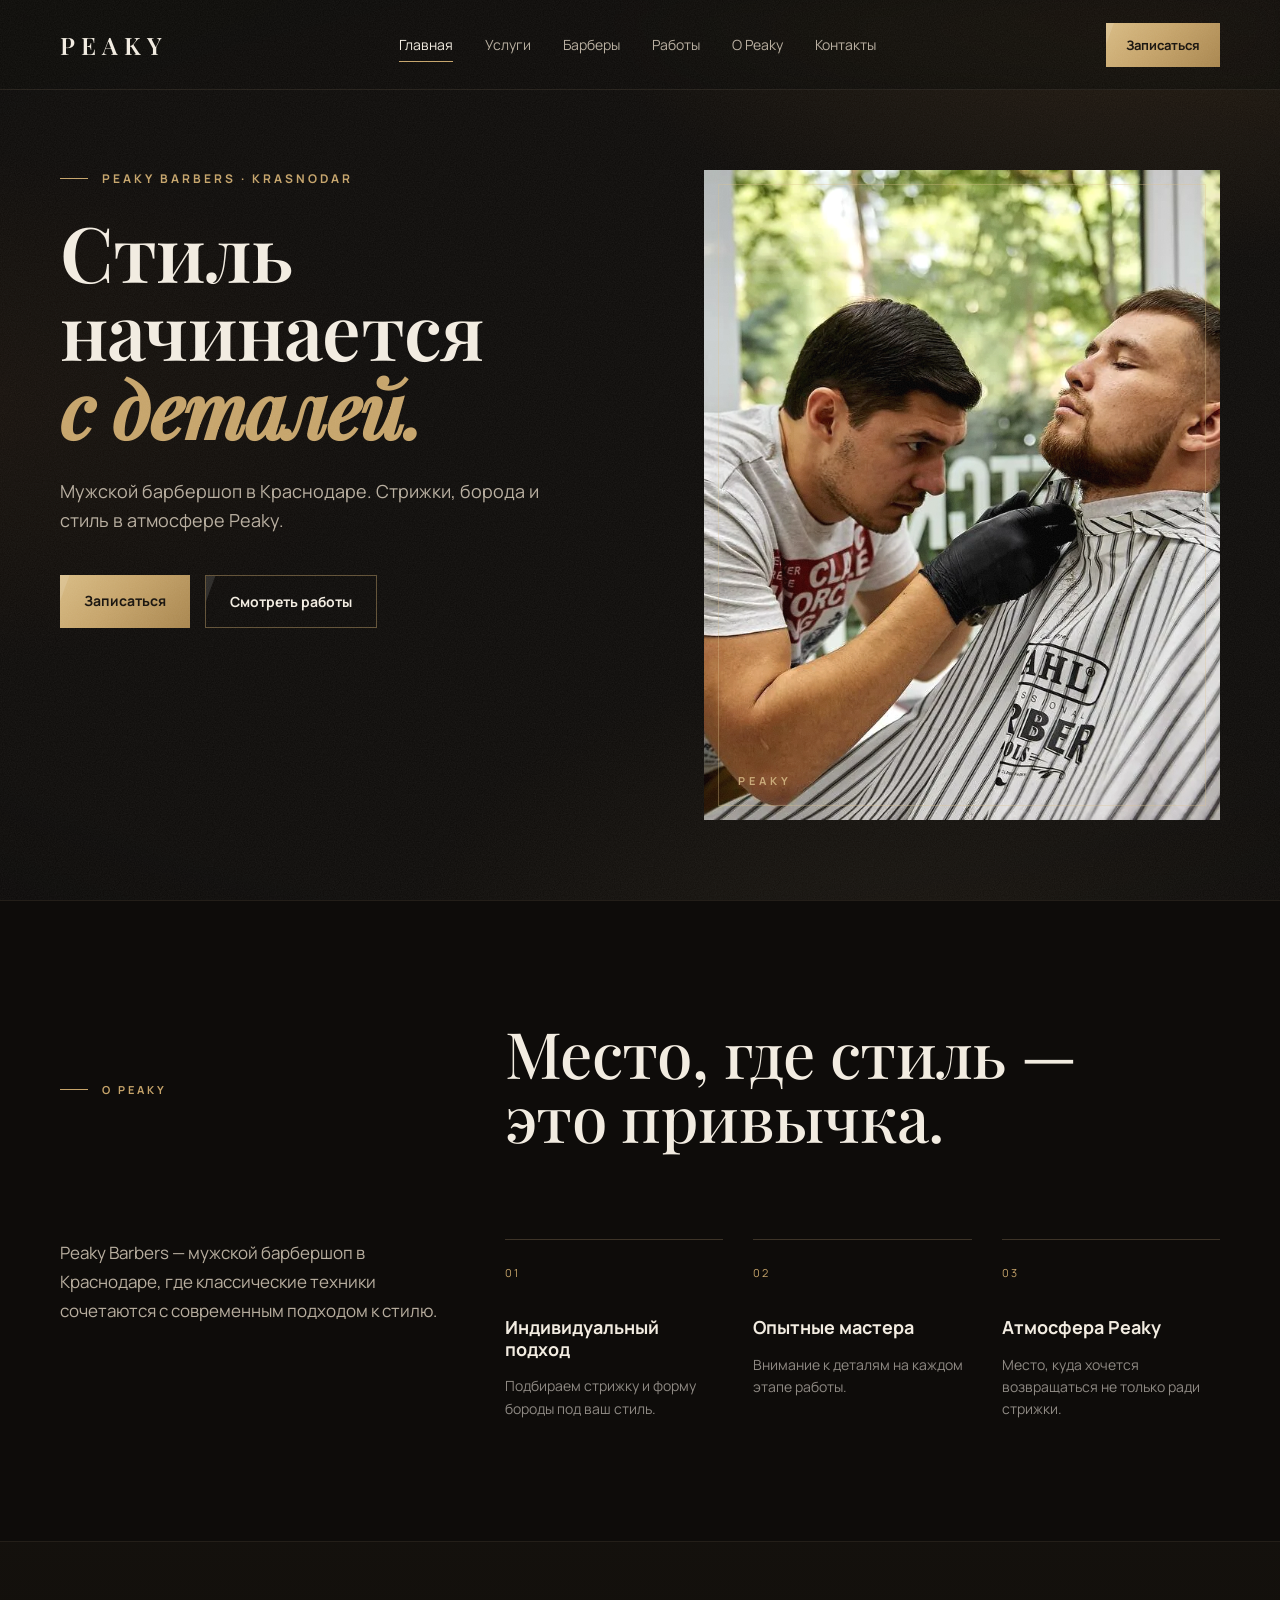
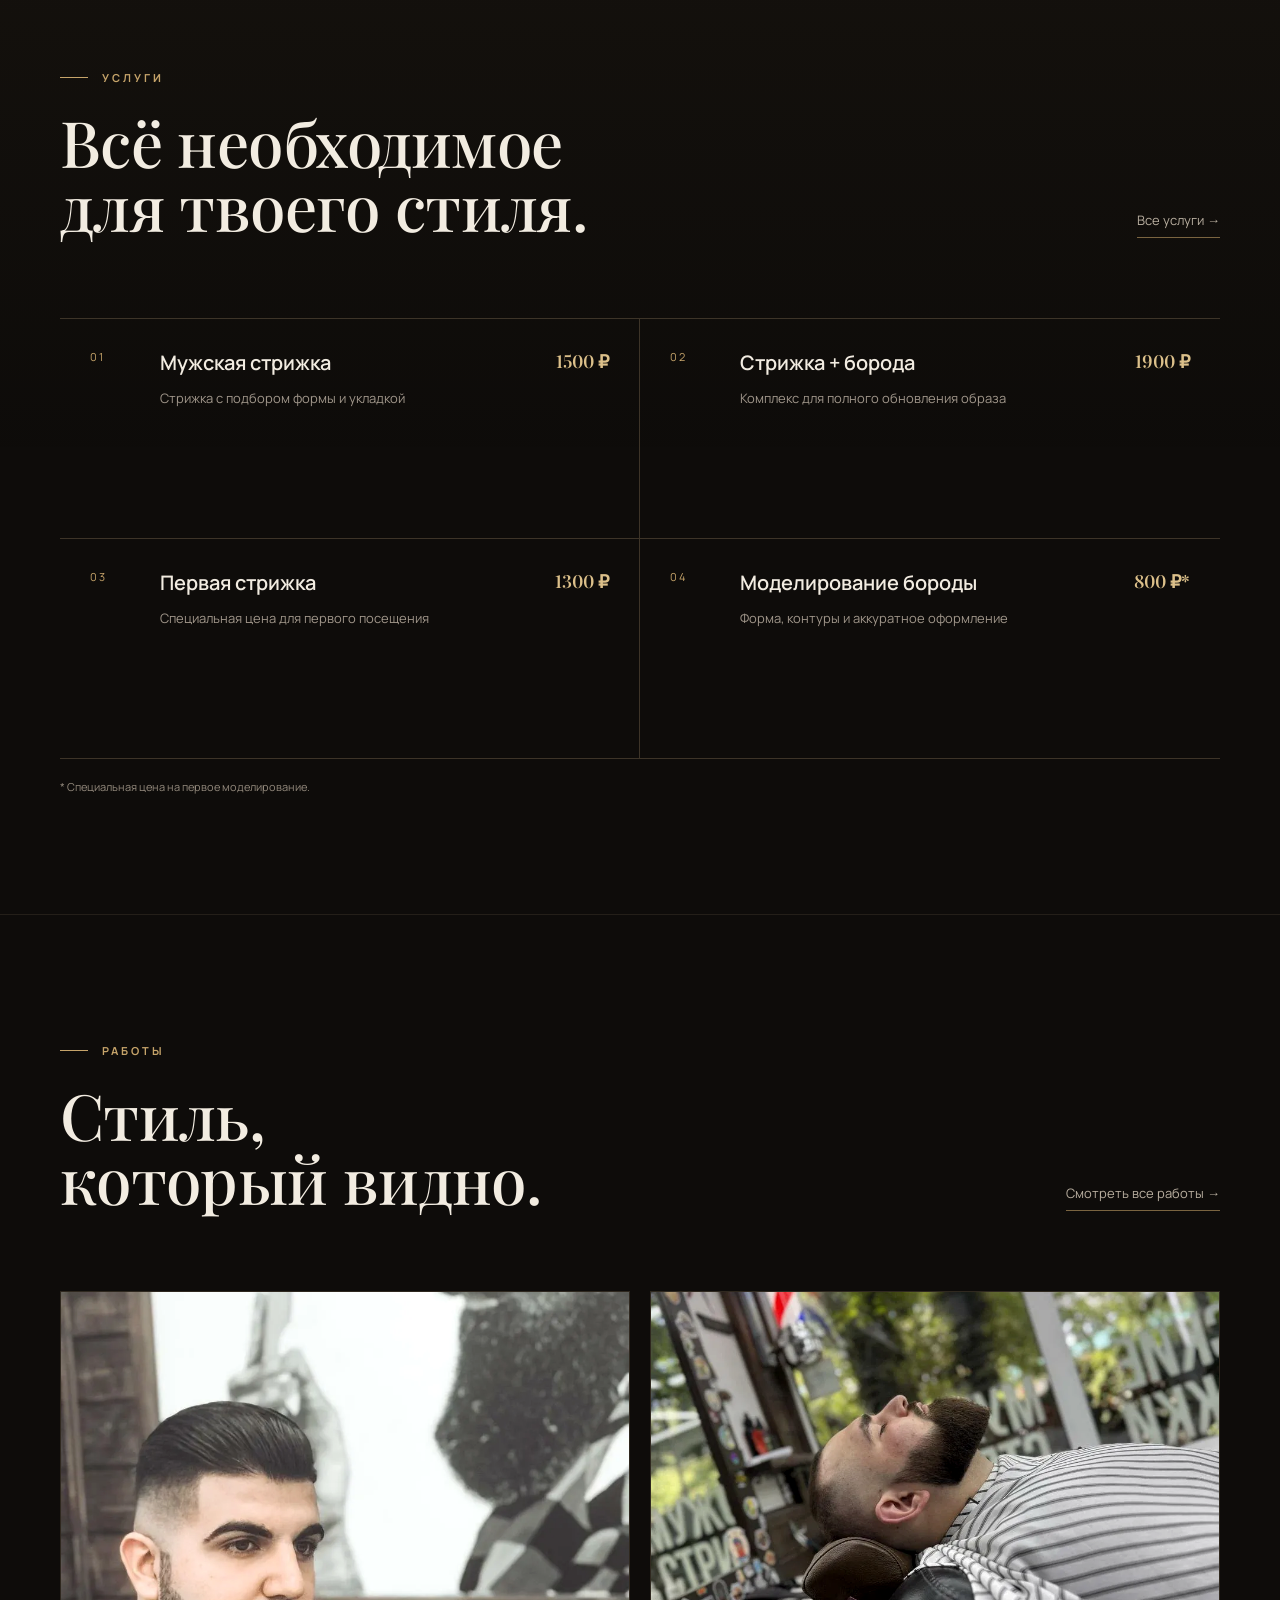
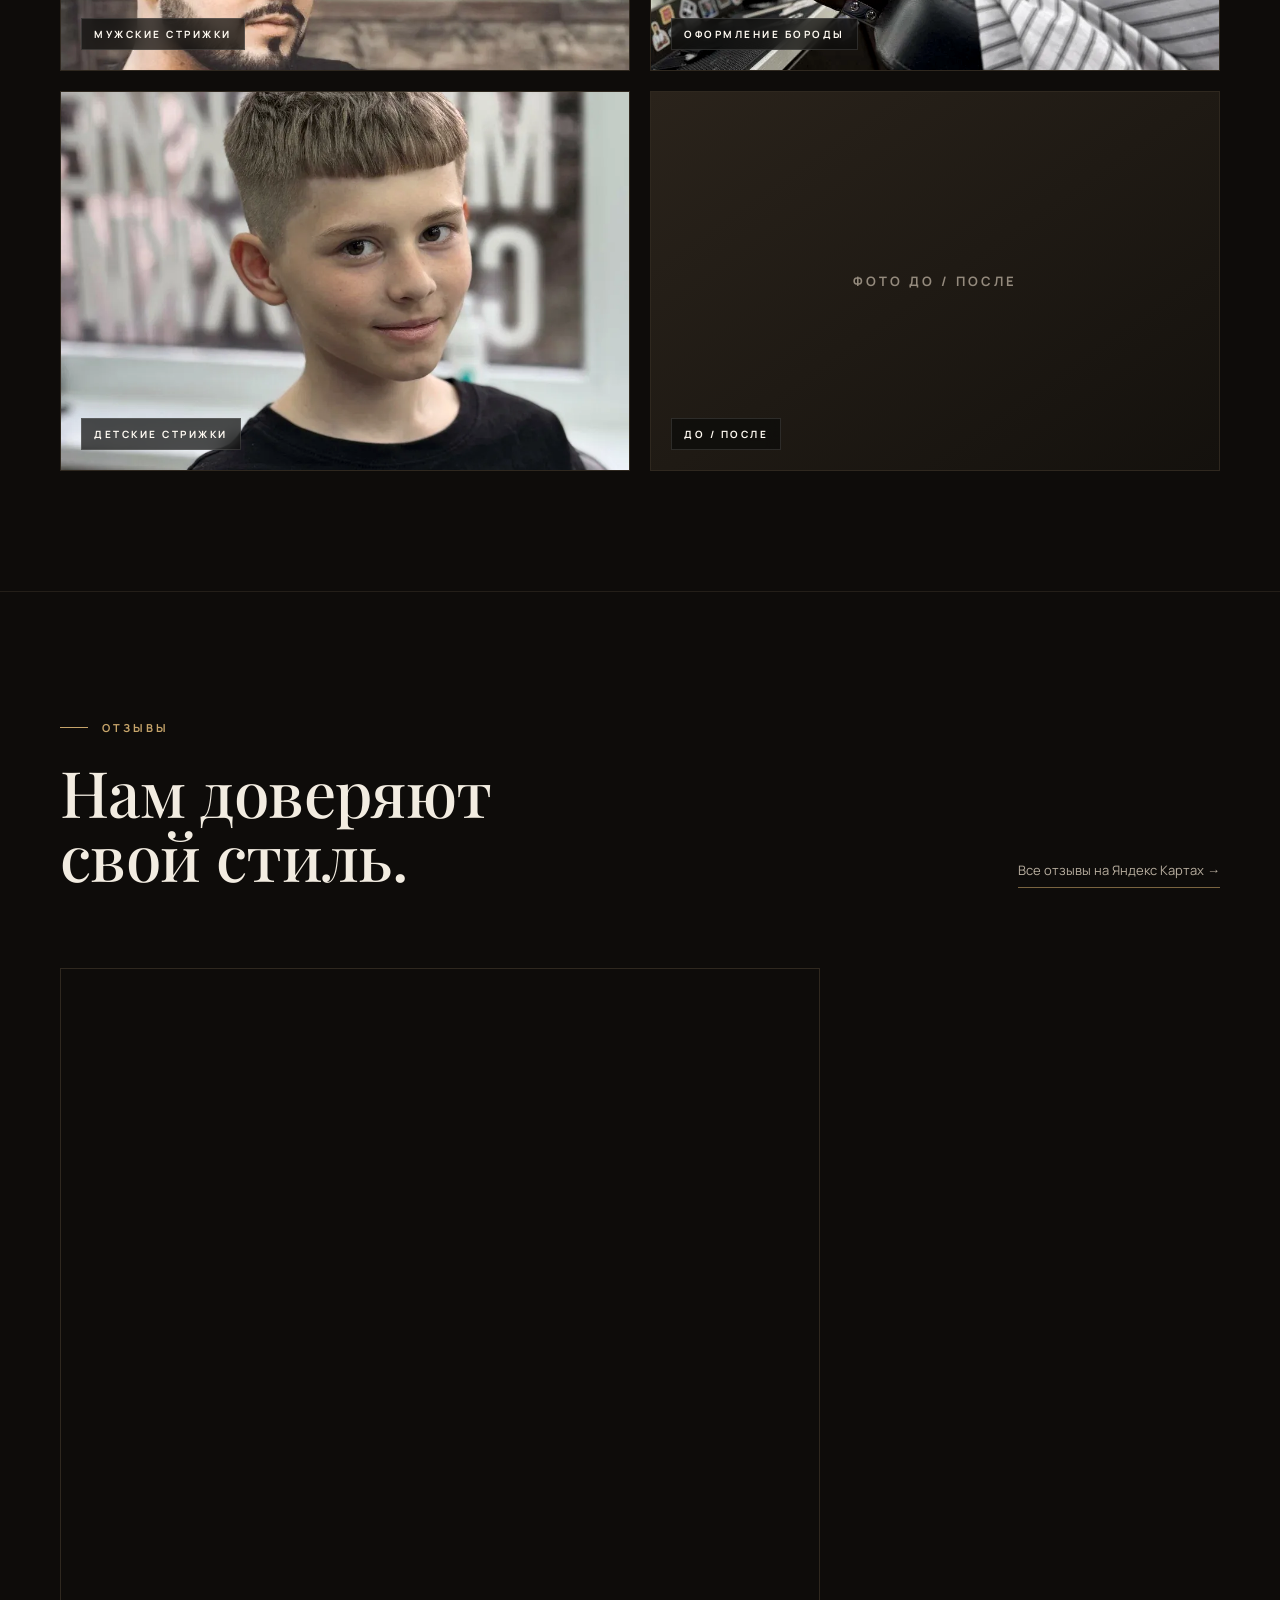
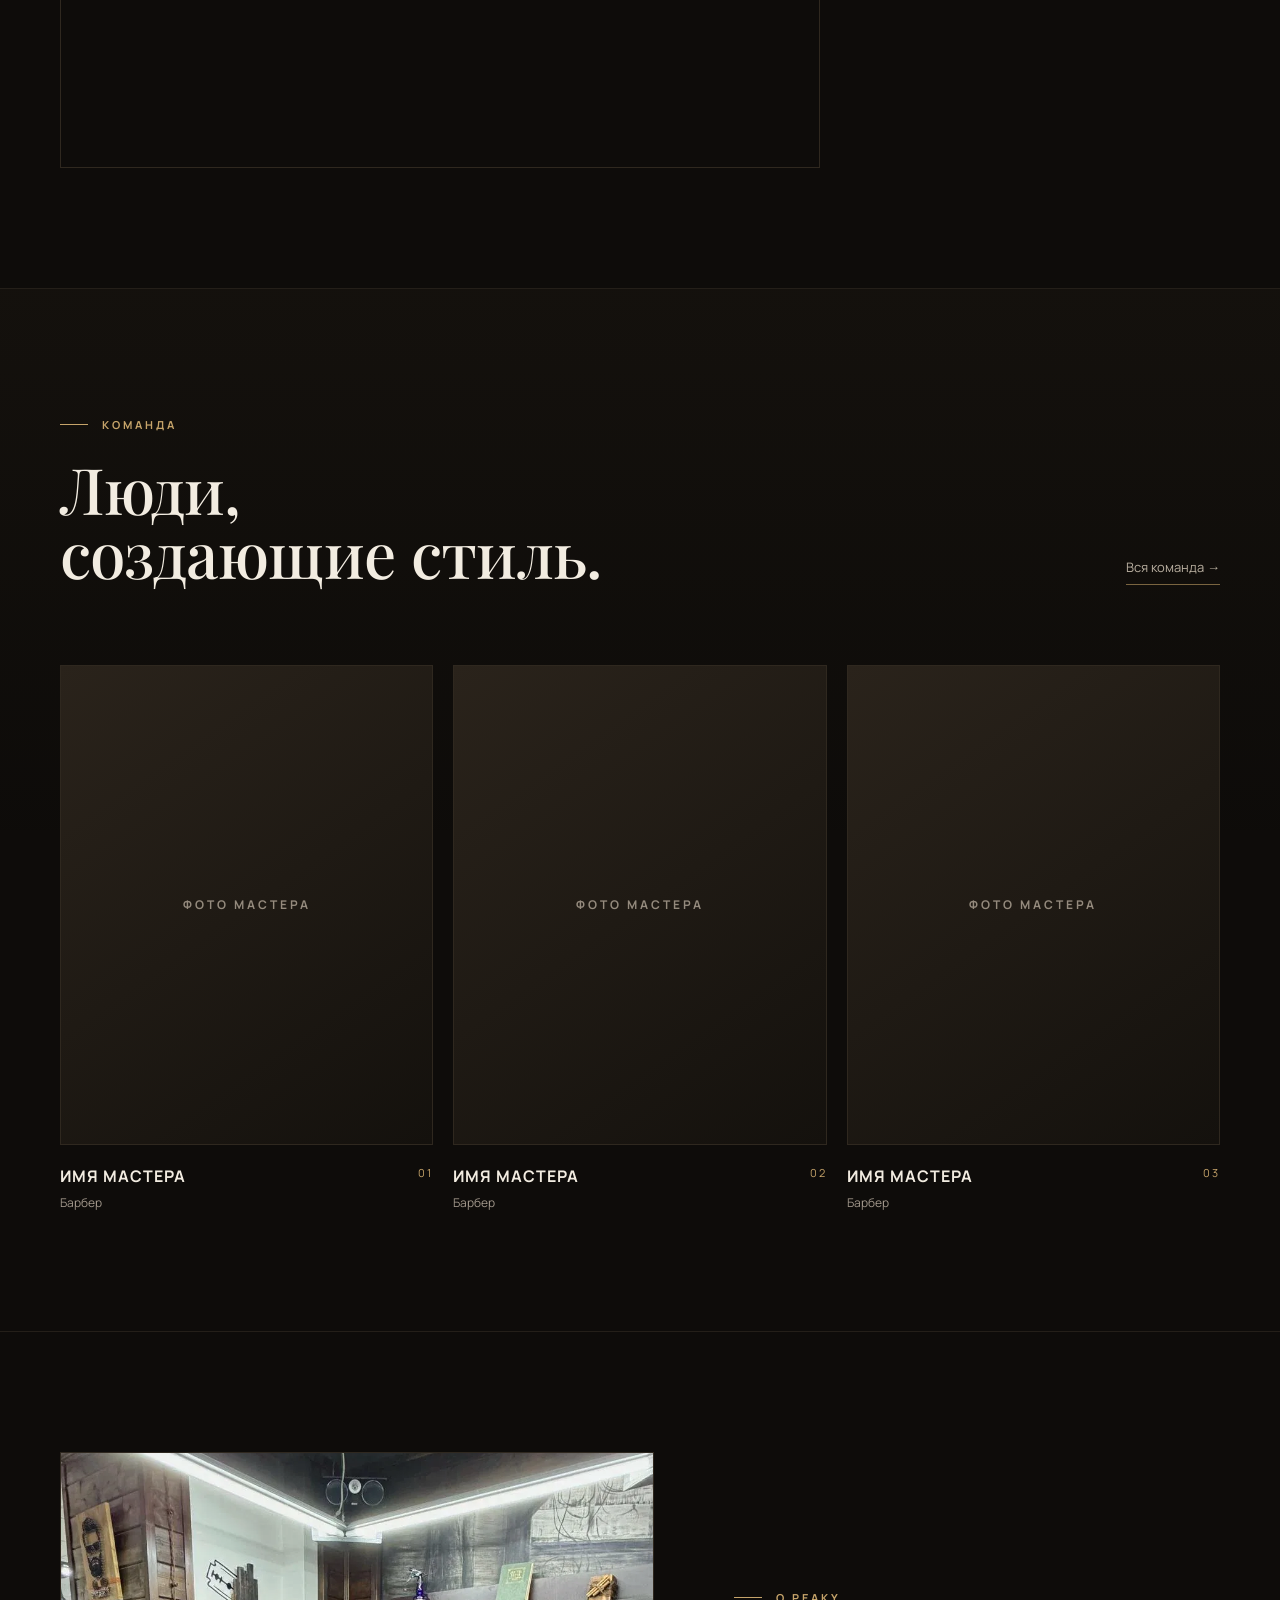
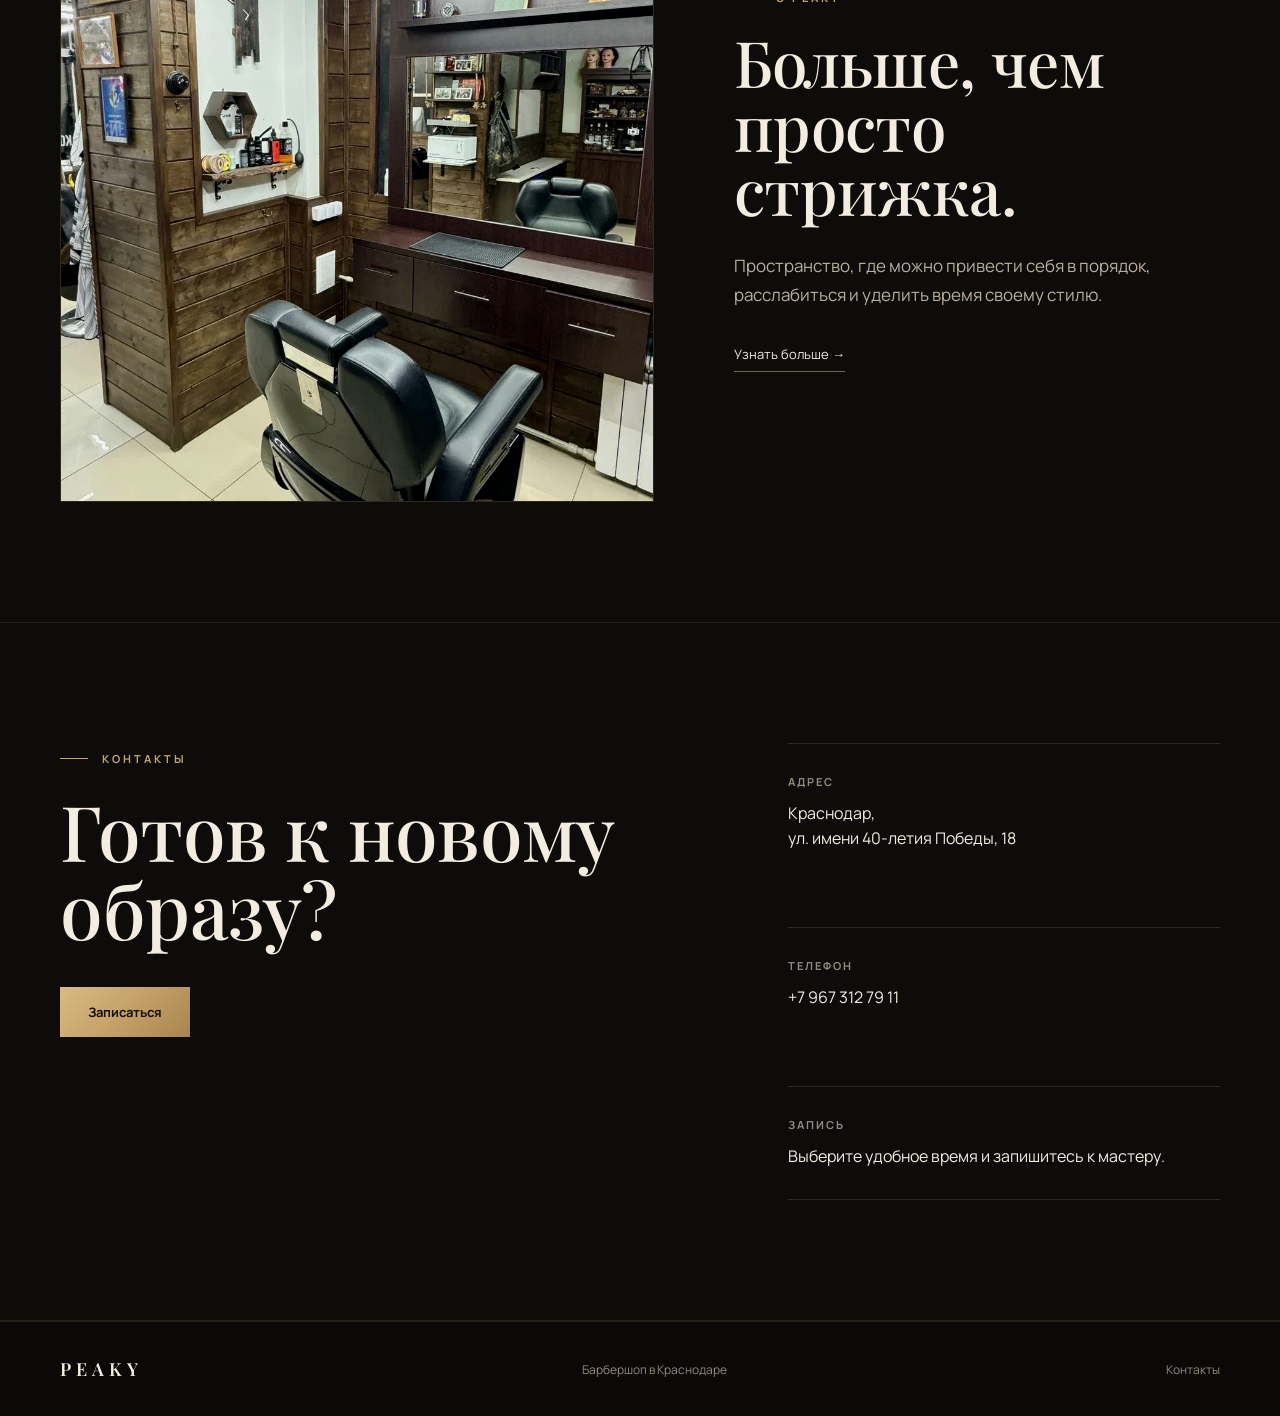
==== commit 8a0e735a: "Premium restyle inspired by the barbershop interior - Warm "tobacco" dark palette taken from the sta" ====
--- a/index.html
+++ b/index.html
@@ -14,6 +14,8 @@
     <meta property="og:description" content="Peaky Barbers — мужской барбершоп в Краснодаре. Стрижки, моделирование бороды и стиль в атмосфере Peaky.">
 
     <link rel="icon" href="favicon.svg" type="image/svg+xml">
+    <link rel="preload" href="fonts/playfair-display-cyrillic-500-normal.woff2" as="font" type="font/woff2" crossorigin>
+    <link rel="preload" href="fonts/manrope-cyrillic-400-normal.woff2" as="font" type="font/woff2" crossorigin>
     <link rel="stylesheet" href="style.css">
 </head>
 <body>
@@ -45,7 +47,7 @@
 
                 <h1>
                     Стиль начинается<br>
-                    с деталей.
+                    <em>с деталей.</em>
                 </h1>
 
                 <p class="hero-description">
@@ -76,7 +78,7 @@
         <p class="section-label">О PEAKY</p>
 
         <h2>
-            Место, где стиль —<br>
+            Место, где стиль&nbsp;—<br>
             это привычка.
         </h2>
     </div>
--- a/style.css
+++ b/style.css
@@ -1,19 +1,156 @@
+/* FONTS (SIL Open Font License, see fonts/) */
+
+@font-face {
+    font-family: "Playfair Display";
+    font-style: normal;
+    font-weight: 500;
+    font-display: swap;
+    src: url("fonts/playfair-display-cyrillic-500-normal.woff2") format("woff2");
+    unicode-range: U+0301, U+0400-045F, U+0490-0491, U+04B0-04B1, U+2116;
+}
+
+@font-face {
+    font-family: "Playfair Display";
+    font-style: normal;
+    font-weight: 500;
+    font-display: swap;
+    src: url("fonts/playfair-display-latin-500-normal.woff2") format("woff2");
+    unicode-range: U+0000-00FF, U+0131, U+0152-0153, U+02BB-02BC, U+02C6, U+02DA, U+02DC, U+0304, U+0308, U+0329, U+2000-206F, U+20AC, U+2122, U+2191, U+2193, U+2212, U+2215, U+FEFF, U+FFFD, U+20BD;
+}
+
+@font-face {
+    font-family: "Playfair Display";
+    font-style: italic;
+    font-weight: 500;
+    font-display: swap;
+    src: url("fonts/playfair-display-cyrillic-500-italic.woff2") format("woff2");
+    unicode-range: U+0301, U+0400-045F, U+0490-0491, U+04B0-04B1, U+2116;
+}
+
+@font-face {
+    font-family: "Playfair Display";
+    font-style: italic;
+    font-weight: 500;
+    font-display: swap;
+    src: url("fonts/playfair-display-latin-500-italic.woff2") format("woff2");
+    unicode-range: U+0000-00FF, U+0131, U+0152-0153, U+02BB-02BC, U+02C6, U+02DA, U+02DC, U+0304, U+0308, U+0329, U+2000-206F, U+20AC, U+2122, U+2191, U+2193, U+2212, U+2215, U+FEFF, U+FFFD, U+20BD;
+}
+
+@font-face {
+    font-family: "Playfair Display";
+    font-style: normal;
+    font-weight: 600;
+    font-display: swap;
+    src: url("fonts/playfair-display-cyrillic-600-normal.woff2") format("woff2");
+    unicode-range: U+0301, U+0400-045F, U+0490-0491, U+04B0-04B1, U+2116;
+}
+
+@font-face {
+    font-family: "Playfair Display";
+    font-style: normal;
+    font-weight: 600;
+    font-display: swap;
+    src: url("fonts/playfair-display-latin-600-normal.woff2") format("woff2");
+    unicode-range: U+0000-00FF, U+0131, U+0152-0153, U+02BB-02BC, U+02C6, U+02DA, U+02DC, U+0304, U+0308, U+0329, U+2000-206F, U+20AC, U+2122, U+2191, U+2193, U+2212, U+2215, U+FEFF, U+FFFD, U+20BD;
+}
+
+@font-face {
+    font-family: "Manrope";
+    font-style: normal;
+    font-weight: 400;
+    font-display: swap;
+    src: url("fonts/manrope-cyrillic-400-normal.woff2") format("woff2");
+    unicode-range: U+0301, U+0400-045F, U+0490-0491, U+04B0-04B1, U+2116;
+}
+
+@font-face {
+    font-family: "Manrope";
+    font-style: normal;
+    font-weight: 400;
+    font-display: swap;
+    src: url("fonts/manrope-latin-400-normal.woff2") format("woff2");
+    unicode-range: U+0000-00FF, U+0131, U+0152-0153, U+02BB-02BC, U+02C6, U+02DA, U+02DC, U+0304, U+0308, U+0329, U+2000-206F, U+20AC, U+2122, U+2191, U+2193, U+2212, U+2215, U+FEFF, U+FFFD, U+20BD;
+}
+
+@font-face {
+    font-family: "Manrope";
+    font-style: normal;
+    font-weight: 500;
+    font-display: swap;
+    src: url("fonts/manrope-cyrillic-500-normal.woff2") format("woff2");
+    unicode-range: U+0301, U+0400-045F, U+0490-0491, U+04B0-04B1, U+2116;
+}
+
+@font-face {
+    font-family: "Manrope";
+    font-style: normal;
+    font-weight: 500;
+    font-display: swap;
+    src: url("fonts/manrope-latin-500-normal.woff2") format("woff2");
+    unicode-range: U+0000-00FF, U+0131, U+0152-0153, U+02BB-02BC, U+02C6, U+02DA, U+02DC, U+0304, U+0308, U+0329, U+2000-206F, U+20AC, U+2122, U+2191, U+2193, U+2212, U+2215, U+FEFF, U+FFFD, U+20BD;
+}
+
+@font-face {
+    font-family: "Manrope";
+    font-style: normal;
+    font-weight: 600;
+    font-display: swap;
+    src: url("fonts/manrope-cyrillic-600-normal.woff2") format("woff2");
+    unicode-range: U+0301, U+0400-045F, U+0490-0491, U+04B0-04B1, U+2116;
+}
+
+@font-face {
+    font-family: "Manrope";
+    font-style: normal;
+    font-weight: 600;
+    font-display: swap;
+    src: url("fonts/manrope-latin-600-normal.woff2") format("woff2");
+    unicode-range: U+0000-00FF, U+0131, U+0152-0153, U+02BB-02BC, U+02C6, U+02DA, U+02DC, U+0304, U+0308, U+0329, U+2000-206F, U+20AC, U+2122, U+2191, U+2193, U+2212, U+2215, U+FEFF, U+FFFD, U+20BD;
+}
+
+@font-face {
+    font-family: "Manrope";
+    font-style: normal;
+    font-weight: 700;
+    font-display: swap;
+    src: url("fonts/manrope-cyrillic-700-normal.woff2") format("woff2");
+    unicode-range: U+0301, U+0400-045F, U+0490-0491, U+04B0-04B1, U+2116;
+}
+
+@font-face {
+    font-family: "Manrope";
+    font-style: normal;
+    font-weight: 700;
+    font-display: swap;
+    src: url("fonts/manrope-latin-700-normal.woff2") format("woff2");
+    unicode-range: U+0000-00FF, U+0131, U+0152-0153, U+02BB-02BC, U+02C6, U+02DA, U+02DC, U+0304, U+0308, U+0329, U+2000-206F, U+20AC, U+2122, U+2191, U+2193, U+2212, U+2215, U+FEFF, U+FFFD, U+20BD;
+}
+
 :root {
-    --color-bg: #11100f;
-    --color-surface: #171614;
-
-    --color-text: #f3f0ea;
-    --color-white: #ffffff;
-    --color-text-soft: #aaa59e;
-    --color-text-muted: #959087;
-    --color-text-faint: #8a847c;
-
-    --color-line: #292725;
-    --color-border: #302d29;
-    --color-border-strong: #3a3733;
-    --color-border-hover: #55514c;
-
-    --placeholder-bg: linear-gradient(145deg, #2a2723, #171614);
+    /* Тёплый «табачный» тёмный, как морёное дерево в зале */
+    --color-bg: #0e0c0a;
+    --color-surface: #17130f;
+
+    --color-text: #f2ece1;
+    --color-white: #fffaf2;
+    --color-text-soft: #b8ae9f;
+    --color-text-muted: #a0968a;
+    --color-text-faint: #948a7d;
+
+    /* Латунь — бритвы, фурнитура, 1920-е */
+    --color-accent: #c6a46a;
+    --color-accent-strong: #dcc08a;
+    --color-accent-soft: rgba(198, 164, 106, 0.12);
+
+    --color-line: #241f19;
+    --color-border: #2f281f;
+    --color-border-strong: #3d3428;
+    --color-border-hover: #7a6440;
+
+    --placeholder-bg: linear-gradient(145deg, #2a231b, #14110d);
+
+    --font-display: "Playfair Display", Georgia, "Times New Roman", serif;
+    --font-body: "Manrope", "Helvetica Neue", Arial, sans-serif;
 }
 
 * {
@@ -22,13 +159,78 @@
 
 html {
     scroll-behavior: smooth;
+
+    background: var(--color-bg);
 }
 
 body {
+    position: relative;
+
     margin: 0;
-    background: var(--color-bg);
+
     color: var(--color-text);
-    font-family: Arial, sans-serif;
+    font-family: var(--font-body);
+
+    -webkit-font-smoothing: antialiased;
+}
+
+/* Фон: тёплый свет ламп и мягкая виньетка */
+
+body::before {
+    content: "";
+
+    position: fixed;
+    inset: 0;
+    z-index: -1;
+
+    pointer-events: none;
+
+    background:
+        radial-gradient(ellipse 70% 55% at 88% -5%, rgba(214, 150, 72, 0.13), transparent 65%),
+        radial-gradient(ellipse 55% 45% at -5% 45%, rgba(150, 95, 45, 0.08), transparent 70%),
+        radial-gradient(ellipse 60% 50% at 70% 105%, rgba(198, 164, 106, 0.06), transparent 70%),
+        radial-gradient(ellipse 120% 90% at 50% 50%, transparent 55%, rgba(0, 0, 0, 0.55) 100%);
+}
+
+/* Плёночное зерно поверх всего сайта */
+
+body::after {
+    content: "";
+
+    position: fixed;
+    inset: 0;
+    z-index: 9000;
+
+    pointer-events: none;
+
+    opacity: 0.07;
+
+    background-image: url("data:image/svg+xml,%3Csvg xmlns='http://www.w3.org/2000/svg' width='220' height='220'%3E%3Cfilter id='n'%3E%3CfeTurbulence type='fractalNoise' baseFrequency='0.85' numOctaves='3' stitchTiles='stitch'/%3E%3CfeColorMatrix values='0 0 0 0 1 0 0 0 0 1 0 0 0 0 1 0 0 0 0.9 0'/%3E%3C/filter%3E%3Crect width='100%25' height='100%25' filter='url(%23n)'/%3E%3C/svg%3E");
+}
+
+h1,
+h2,
+.service-price,
+.price-value {
+    font-variant-numeric: lining-nums;
+}
+
+h1,
+h2 {
+    font-family: var(--font-display);
+    font-weight: 500;
+    letter-spacing: -0.01em;
+}
+
+h1 em,
+h2 em {
+    font-style: italic;
+    color: var(--color-accent);
+}
+
+::selection {
+    background: var(--color-accent);
+    color: var(--color-bg);
 }
 
 a {
@@ -37,7 +239,7 @@
 }
 
 :focus-visible {
-    outline: 2px solid var(--color-text);
+    outline: 2px solid var(--color-accent);
     outline-offset: 3px;
 }
 
@@ -56,12 +258,26 @@
     justify-content: space-between;
 
     border-bottom: 1px solid var(--color-line);
+
+    position: sticky;
+
+    top: 0;
+
+    z-index: 100;
+
+    background: rgba(14, 12, 10, 0.78);
+
+    backdrop-filter: blur(14px);
+
+    -webkit-backdrop-filter: blur(14px);
 }
 
 .logo {
     font-size: 24px;
-    font-weight: 800;
-    letter-spacing: 2px;
+    font-weight: 600;
+    letter-spacing: 6px;
+
+    font-family: var(--font-display);
 }
 
 .nav {
@@ -71,7 +287,7 @@
 }
 
 .nav a {
-    color: #aaa6a0;
+    color: var(--color-text-soft);
     font-size: 14px;
     transition: color 0.3s ease;
 }
@@ -83,8 +299,8 @@
 .header-button {
     padding: 13px 20px;
 
-    background: var(--color-text);
-    color: var(--color-bg);
+    background: linear-gradient(135deg, #d8bb83 0%, #c6a46a 45%, #a8854d 100%);
+    color: #16110b;
 
     font-size: 13px;
     font-weight: 700;
@@ -95,7 +311,9 @@
 
 .header-button:hover {
     transform: translateY(-2px);
-    background: var(--color-white);
+    background: linear-gradient(135deg, #e6cd9b 0%, #d3b37a 45%, #b8955b 100%);
+
+    box-shadow: 0 10px 30px rgba(198, 164, 106, 0.18);
 }
 /* HERO */
 
@@ -117,18 +335,23 @@
 .hero-label {
     margin: 0 0 25px;
 
-    color: #a39d94;
+    color: var(--color-accent);
     font-size: 12px;
     font-weight: 700;
     letter-spacing: 3px;
+
+    display: flex;
+
+    align-items: center;
+
+    gap: 14px;
 }
 
 .hero h1 {
     margin: 0;
 
     font-size: clamp(52px, 6vw, 88px);
-    line-height: 0.95;
-    letter-spacing: -4.5px;
+    line-height: 1.02;
     font-weight: 700;
     max-width:650px;
 }
@@ -162,24 +385,28 @@
 }
 
 .button-light {
-    background: var(--color-text);
-    color: var(--color-bg);
+    background: linear-gradient(135deg, #d8bb83 0%, #c6a46a 45%, #a8854d 100%);
+    color: #16110b;
 }
 
 .button-light:hover {
-    background: var(--color-white);
+    background: linear-gradient(135deg, #e6cd9b 0%, #d3b37a 45%, #b8955b 100%);
     transform: translateY(-3px);
+
+    box-shadow: 0 10px 30px rgba(198, 164, 106, 0.18);
 }
 
 .button-outline {
-    border: 1px solid var(--color-border-hover);
+    border: 1px solid rgba(198, 164, 106, 0.45);
     color: var(--color-text);
 }
 
 .button-outline:hover {
-    background: var(--color-text);
-    color: var(--color-bg);
+    background: var(--color-accent);
+    color: #16110b;
     transform: translateY(-3px);
+
+    border-color: var(--color-accent);
 }
 
 /* HERO IMAGE */
@@ -203,18 +430,32 @@
         0 0 0 1px rgba(255, 255, 255, 0.04);
 }
 
+.hero-image::before {
+    content: "";
+
+    position: absolute;
+    inset: 14px;
+    z-index: 1;
+
+    pointer-events: none;
+
+    border: 1px solid rgba(220, 192, 138, 0.35);
+}
+
 .hero-image::after {
     content: "PEAKY";
     position: absolute;
-    bottom: 25px;
-    left: 25px;
-
-    color: var(--color-white);
+    bottom: 32px;
+    left: 34px;
+
+    color: var(--color-accent-strong);
     font-size: 11px;
     letter-spacing: 4px;
     font-weight: 700;
 
     opacity: 0.8;
+
+    z-index: 1;
 }
 
 .hero-image img {
@@ -228,6 +469,8 @@
     transition:
         transform 0.7s ease,
         filter 0.7s ease;
+
+    filter: saturate(0.9) contrast(1.05);
 }
 
 .hero-image:hover img {
@@ -235,6 +478,12 @@
 }
 
 /* INTRO */
+
+.services-preview,
+.barbers-preview,
+.price-section {
+    background: linear-gradient(180deg, rgba(198, 164, 106, 0.035), rgba(198, 164, 106, 0) 55%);
+}
 
 .intro,
 .services-preview,
@@ -251,13 +500,31 @@
     gap: 60px;
 }
 
+.section-label::before,
+.hero-label::before {
+    content: "";
+
+    width: 28px;
+    height: 1px;
+
+    flex-shrink: 0;
+
+    background: var(--color-accent);
+}
+
 .section-label {
     margin: 8px 0 0;
 
-    color: var(--color-text-muted);
+    color: var(--color-accent);
     font-size: 11px;
     font-weight: 700;
     letter-spacing: 3px;
+
+    display: flex;
+
+    align-items: center;
+
+    gap: 14px;
 }
 
 .intro h2 {
@@ -265,7 +532,6 @@
 
     font-size: clamp(40px, 5vw, 68px);
     line-height: 1;
-    letter-spacing: -3px;
 }
 
 .intro-content {
@@ -295,7 +561,7 @@
 }
 
 .feature-number {
-    color: var(--color-text-muted);
+    color: var(--color-accent);
     font-size: 11px;
     letter-spacing: 2px;
 }
@@ -335,7 +601,6 @@
 
     font-size: clamp(40px, 5vw, 68px);
     line-height: 1;
-    letter-spacing: -3px;
 }
 
 .services-link,
@@ -397,13 +662,13 @@
 }
 
 .service-card:hover {
-    background: #181715;
+    background: var(--color-accent-soft);
     transform: translateY(-4px);
     box-shadow: 0 12px 30px rgba(0, 0, 0, 0.18);
 }
 
 .service-number {
-    color: var(--color-text-muted);
+    color: var(--color-accent);
     font-size: 11px;
     letter-spacing: 2px;
 }
@@ -425,10 +690,12 @@
 }
 
 .service-price {
-    color: var(--color-text);
+    color: var(--color-accent-strong);
     font-size: 18px;
     font-weight: 600;
     white-space: nowrap;
+
+    font-family: var(--font-display);
 }
 
 .services-note {
@@ -599,7 +866,7 @@
 }
 
 .barber-info > span {
-    color: var(--color-text-faint);
+    color: var(--color-accent);
     font-size: 11px;
     letter-spacing: 2px;
 }
@@ -643,7 +910,6 @@
 
     font-size: clamp(42px, 5vw, 68px);
     line-height: 1;
-    letter-spacing: -3px;
 }
 
 .about-text {
@@ -689,8 +955,7 @@
     margin: 25px 0 40px;
 
     font-size: clamp(46px, 6vw, 82px);
-    line-height: 0.95;
-    letter-spacing: -4px;
+    line-height: 1.02;
 }
 
 .contact-button {
@@ -698,8 +963,8 @@
 
     padding: 16px 28px;
 
-    background: var(--color-text);
-    color: var(--color-bg);
+    background: linear-gradient(135deg, #d8bb83 0%, #c6a46a 45%, #a8854d 100%);
+    color: #16110b;
 
     font-size: 13px;
     font-weight: 700;
@@ -709,8 +974,10 @@
 }
 
 .contact-button:hover {
-    background: var(--color-white);
+    background: linear-gradient(135deg, #e6cd9b 0%, #d3b37a 45%, #b8955b 100%);
     transform: translateY(-3px);
+
+    box-shadow: 0 10px 30px rgba(198, 164, 106, 0.18);
 }
 
 /* CONTACT INFO */
@@ -781,8 +1048,7 @@
     margin: 30px 0 0;
 
     font-size: clamp(64px, 9vw, 130px);
-    line-height: 0.88;
-    letter-spacing: -6px;
+    line-height: 1.02;
 }
 
 /* PRICE */
@@ -836,7 +1102,7 @@
 }
 
 .price-number {
-    color: var(--color-text-faint);
+    color: var(--color-accent);
 
     font-size: 11px;
     letter-spacing: 2px;
@@ -861,12 +1127,14 @@
 }
 
 .price-value {
-    color: var(--color-text);
+    color: var(--color-accent-strong);
 
     font-size: 20px;
     font-weight: 600;
 
     white-space: nowrap;
+
+    font-family: var(--font-display);
 }
 
 .price-note {
@@ -920,7 +1188,7 @@
 
     border: 1px solid var(--color-border);
 
-    background: var(--color-surface);
+    background: linear-gradient(160deg, #1b1611, #120f0c);
 
     transition: transform 0.3s ease,
                 border-color 0.3s ease;
@@ -932,7 +1200,7 @@
 }
 
 .offer-number {
-    color: var(--color-text-faint);
+    color: var(--color-accent);
 
     font-size: 11px;
     letter-spacing: 2px;
@@ -1025,7 +1293,7 @@
 }
 
 .barber-page-number {
-    color: var(--color-text-faint);
+    color: var(--color-accent);
 
     font-size: 11px;
     letter-spacing: 2px;
@@ -1036,7 +1304,6 @@
 
     font-size: clamp(34px, 4vw, 56px);
     line-height: 1;
-    letter-spacing: -2px;
 }
 
 .barber-page-info > div > p {
@@ -1102,7 +1369,7 @@
 }
 
 .work-caption span {
-    color: var(--color-text-faint);
+    color: var(--color-accent);
 
     font-size: 11px;
     letter-spacing: 2px;
@@ -1132,8 +1399,7 @@
     margin: 30px 0 0;
 
     font-size: clamp(64px, 9vw, 130px);
-    line-height: 0.88;
-    letter-spacing: -6px;
+    line-height: 1.02;
 }
 
 .about-page-intro {
@@ -1167,8 +1433,7 @@
     margin: 30px 0;
 
     font-size: clamp(42px, 5vw, 70px);
-    line-height: 0.95;
-    letter-spacing: -3px;
+    line-height: 1.02;
 }
 
 .about-story-content > p:not(.section-label) {
@@ -1196,8 +1461,7 @@
     margin: 30px 0 0;
 
     font-size: clamp(42px, 5vw, 70px);
-    line-height: 0.95;
-    letter-spacing: -3px;
+    line-height: 1.02;
 }
 
 .about-values-list {
@@ -1215,7 +1479,7 @@
 }
 
 .about-value > span {
-    color: var(--color-text-faint);
+    color: var(--color-accent);
 
     font-size: 11px;
     letter-spacing: 2px;
@@ -1275,8 +1539,7 @@
     margin: 30px 0 40px;
 
     font-size: clamp(42px, 5vw, 70px);
-    line-height: 0.95;
-    letter-spacing: -3px;
+    line-height: 1.02;
 }
 /* CONTACTS PAGE */
 
@@ -1298,14 +1561,13 @@
     margin: 30px 0 0;
 
     font-size: clamp(64px, 9vw, 130px);
-    line-height: 0.88;
-    letter-spacing: -6px;
+    line-height: 1.02;
 }
 
 .contact-description {
     max-width: 430px;
 
-    margin: 30px 0 0;
+    margin: 30px 0 35px;
 
     color: var(--color-text-soft);
 
@@ -1372,8 +1634,7 @@
     margin: 30px 0 0;
 
     font-size: clamp(50px, 6vw, 90px);
-    line-height: 0.9;
-    letter-spacing: -4px;
+    line-height: 1.02;
 }
 
 /* FOOTER */
@@ -1391,15 +1652,19 @@
     color: var(--color-text-faint);
 
     font-size: 12px;
+
+    background: rgba(0, 0, 0, 0.25);
 }
 
 .footer-logo {
     color: var(--color-text);
 
     font-size: 18px;
-    font-weight: 700;
-
-    letter-spacing: 2px;
+    font-weight: 600;
+
+    letter-spacing: 5px;
+
+    font-family: var(--font-display);
 }
 
 .footer p {
@@ -1521,6 +1786,8 @@
     /* HEADER */
 
     .header {
+        position: relative;
+
         min-height: auto;
 
         padding: 20px;
@@ -1638,7 +1905,6 @@
     .barbers-page-hero h1,
     .works-page-hero h1 {
         font-size: clamp(48px, 14vw, 75px);
-        letter-spacing: -3px;
     }
 
     .intro-top,
@@ -1752,8 +2018,6 @@
 
     .hero h1 {
         font-size: clamp(48px, 15vw, 70px);
-
-        letter-spacing: -3px;
     }
 
     .hero-description {
@@ -1786,7 +2050,6 @@
     .about-content h2 {
         font-size: 36px;
         line-height: 1.05;
-        letter-spacing: -2px;
     }
 
     .about-text {
@@ -1820,8 +2083,6 @@
 
     .about-page-hero h1 {
         font-size: clamp(50px, 15vw, 75px);
-
-        letter-spacing: -4px;
     }
 
     .about-page-intro {
@@ -1909,8 +2170,6 @@
 
     .contact-intro h1 {
         font-size: clamp(50px, 15vw, 75px);
-
-        letter-spacing: -4px;
     }
 
     .contact-description {
@@ -2034,7 +2293,7 @@
     width: 0;
     height: 1px;
 
-    background: var(--color-text);
+    background: var(--color-accent);
 
     transition: width 0.3s ease;
 }
@@ -2070,6 +2329,8 @@
     transition:
         transform 0.7s ease,
         filter 0.7s ease;
+
+    filter: saturate(0.88) contrast(1.05);
 }
 
 .work-small:hover .media-fill,
@@ -2078,6 +2339,7 @@
 .about-final-photo:hover .media-fill,
 .barber-page-photo:hover .media-fill {
     transform: scale(1.04);
+    filter: saturate(1) contrast(1.05);
 }
 
 /* CARDS */
@@ -2185,9 +2447,9 @@
 
     padding: 55px 50px 45px;
 
-    background: #151412;
-
-    border: 1px solid var(--color-border);
+    background: linear-gradient(160deg, #1c1712, #110e0b);
+
+    border: 1px solid var(--color-border-strong);
 
     box-shadow:
         0 30px 80px rgba(0, 0, 0, 0.55);
@@ -2242,7 +2504,7 @@
 .booking-label {
     margin: 0 0 22px;
 
-    color: #a39d94;
+    color: var(--color-accent);
 
     font-size: 11px;
     font-weight: 700;
@@ -2257,9 +2519,7 @@
 
     font-size: clamp(38px, 5vw, 54px);
 
-    line-height: 0.98;
-
-    letter-spacing: -2px;
+    line-height: 1.02;
 }
 
 .booking-text {
@@ -2320,7 +2580,7 @@
 .booking-action:hover {
     transform: translateY(-3px);
 
-    border-color: var(--color-border-hover);
+    border-color: var(--color-accent);
 
     background: #211f1c;
 }
@@ -2469,13 +2729,13 @@
     width: 52px;
     height: 52px;
 
-    border: 1px solid rgba(255, 255, 255, 0.18);
+    border: 1px solid rgba(198, 164, 106, 0.4);
     border-radius: 50%;
 
-    background: rgba(255, 255, 255, 0.08);
+    background: rgba(14, 12, 10, 0.6);
     backdrop-filter: blur(10px);
 
-    color: var(--color-white);
+    color: var(--color-accent-strong);
     font-size: 24px;
 
     display: flex;
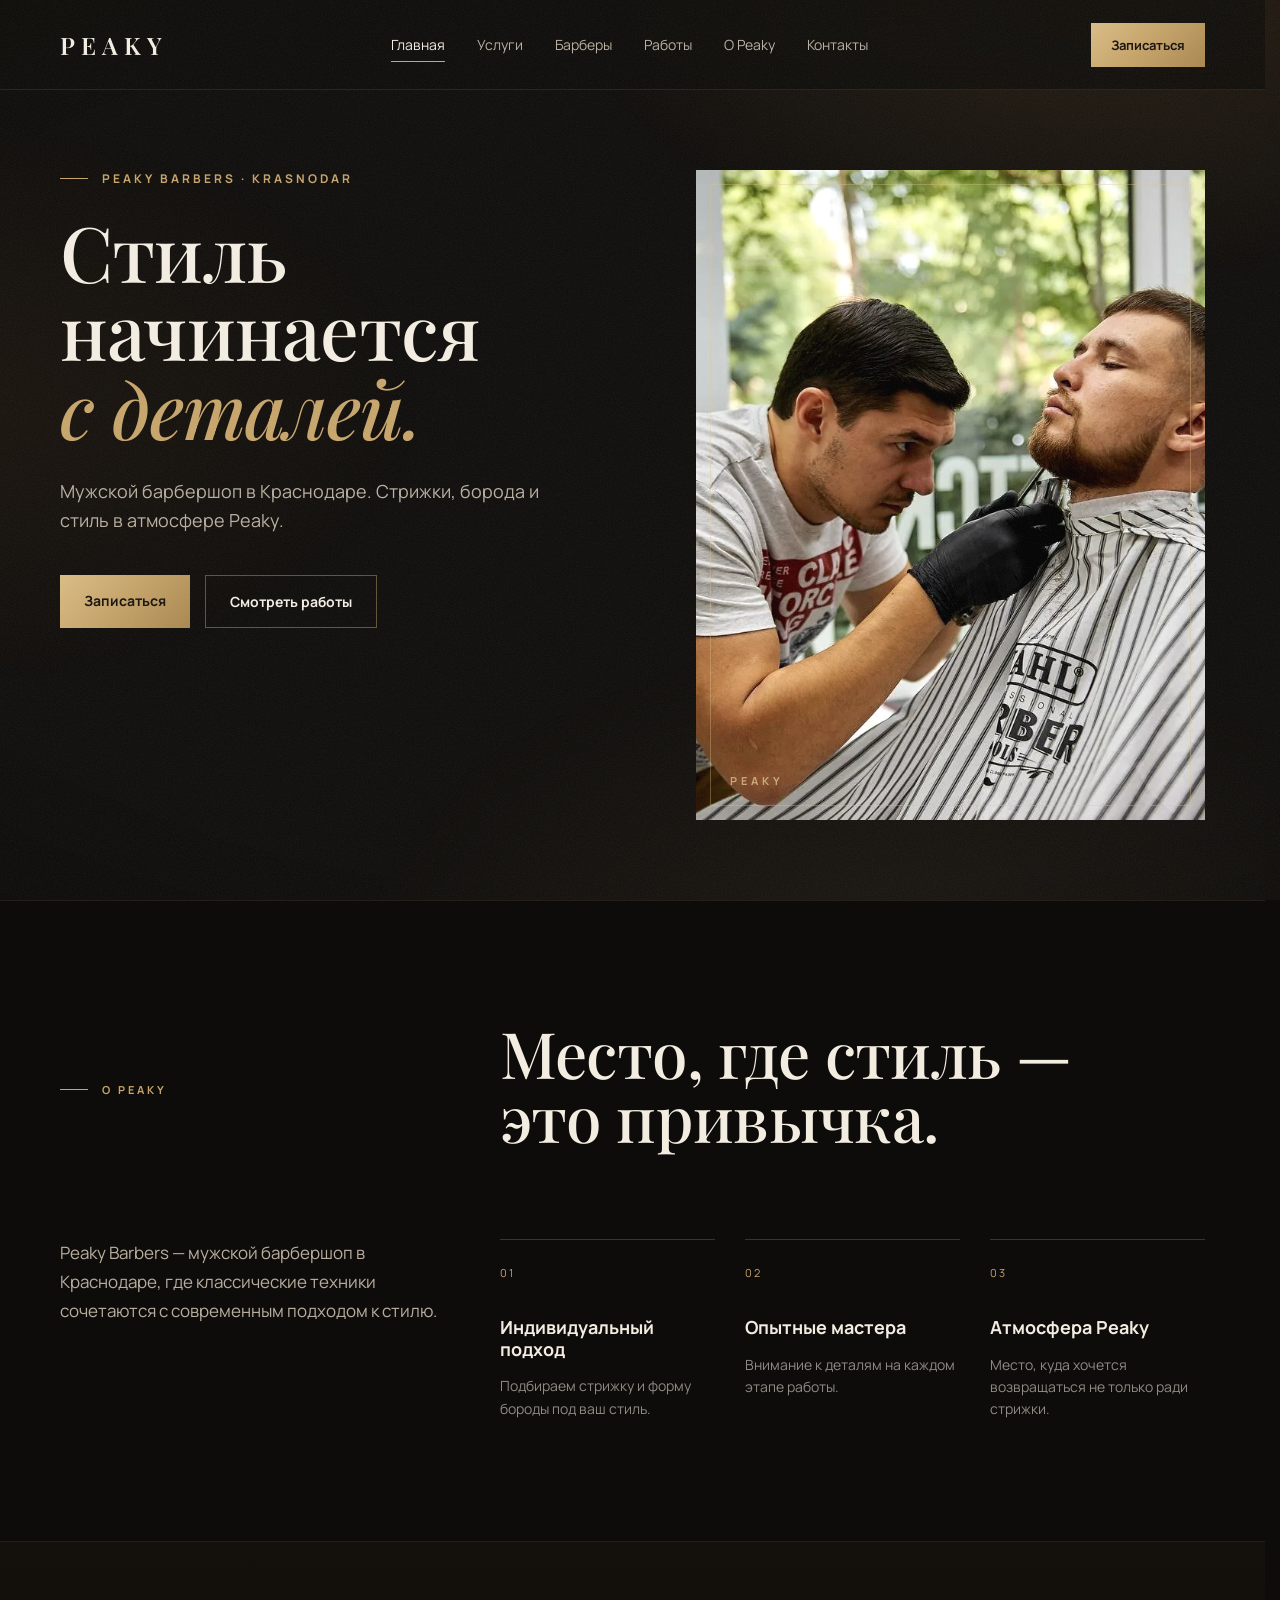
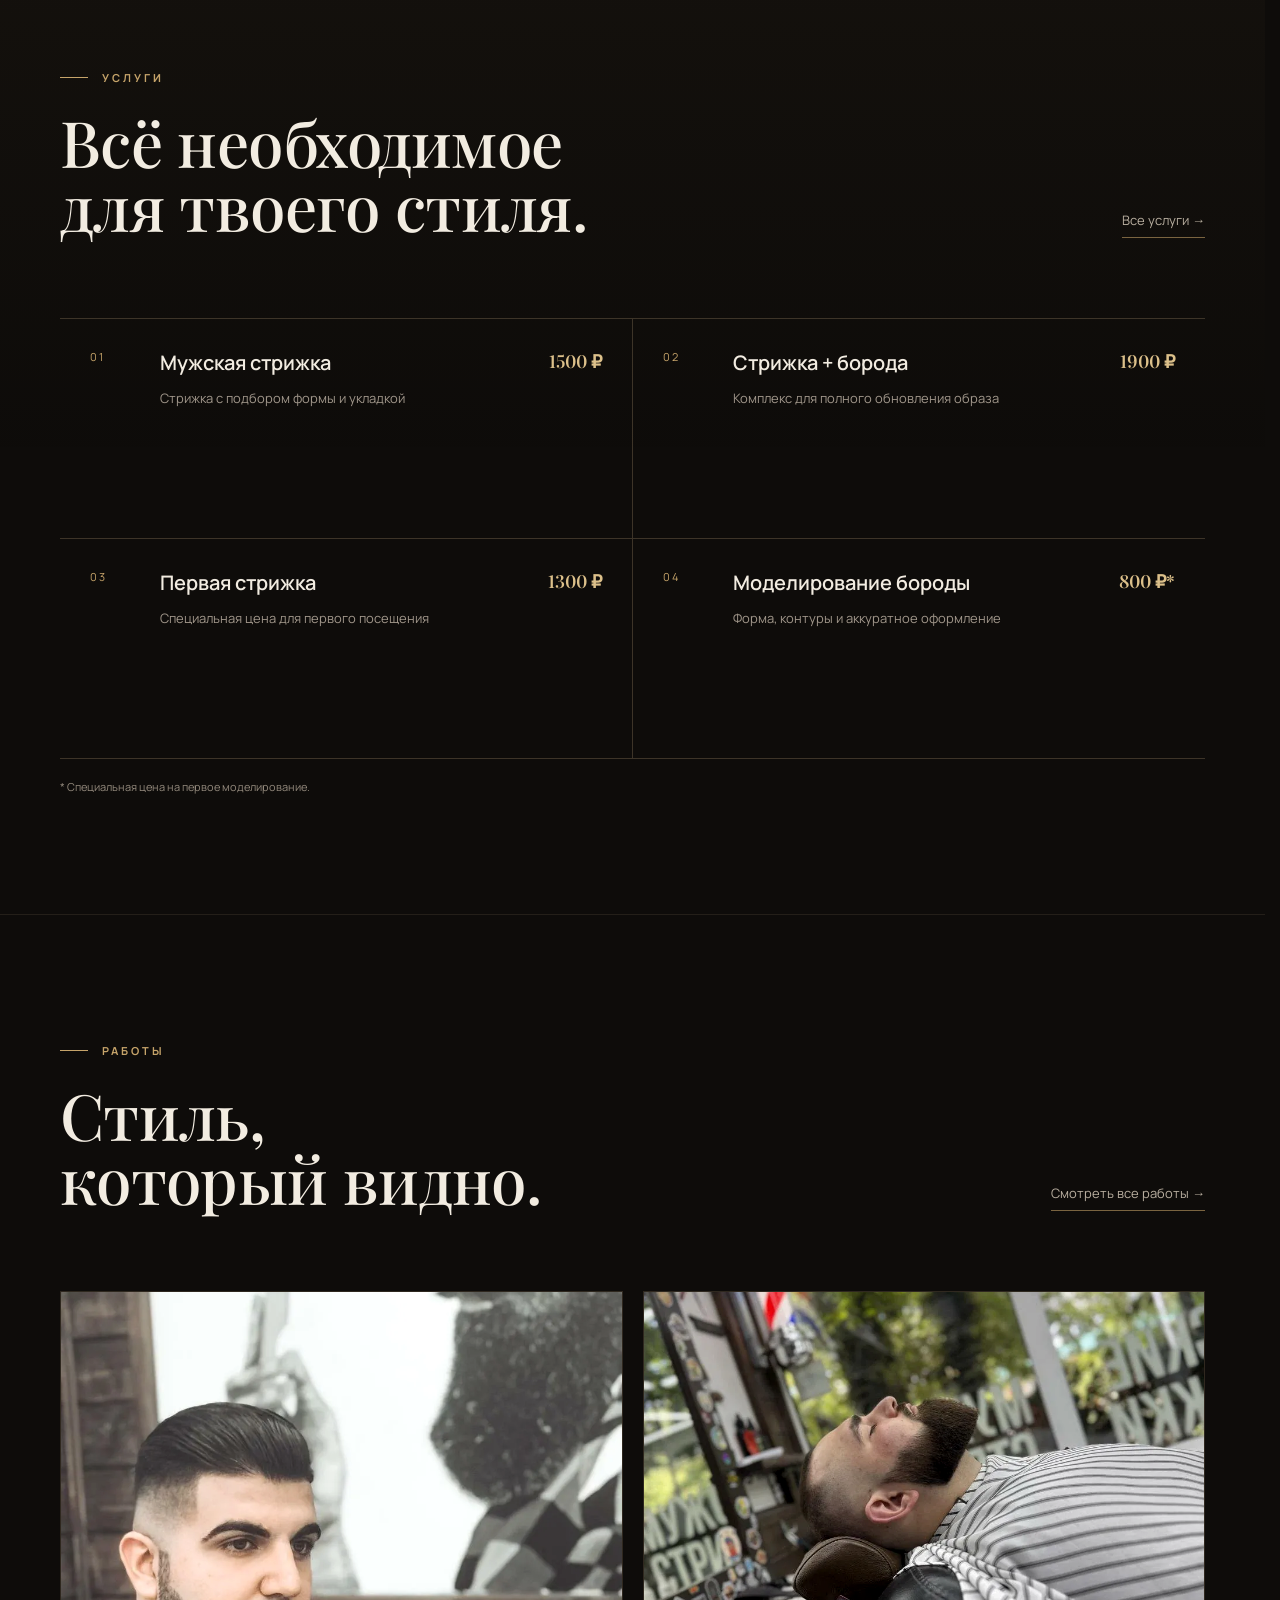
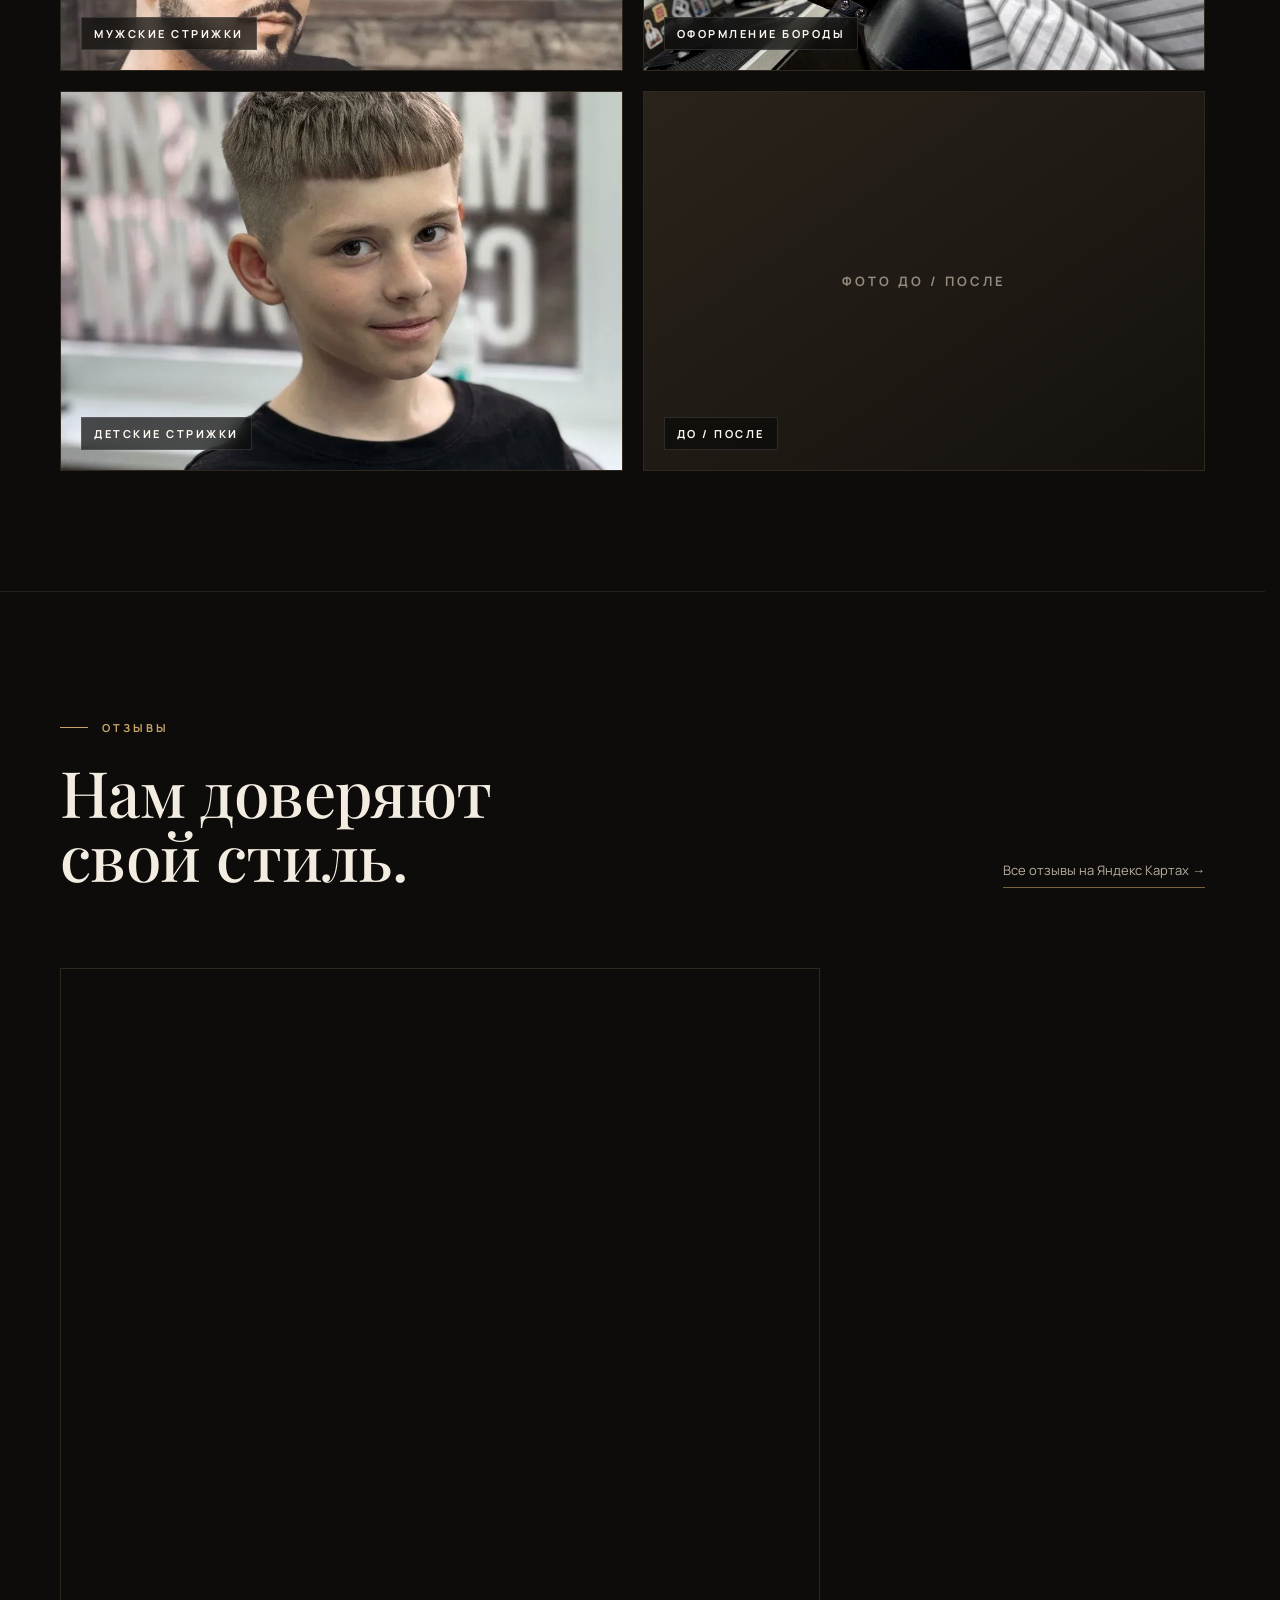
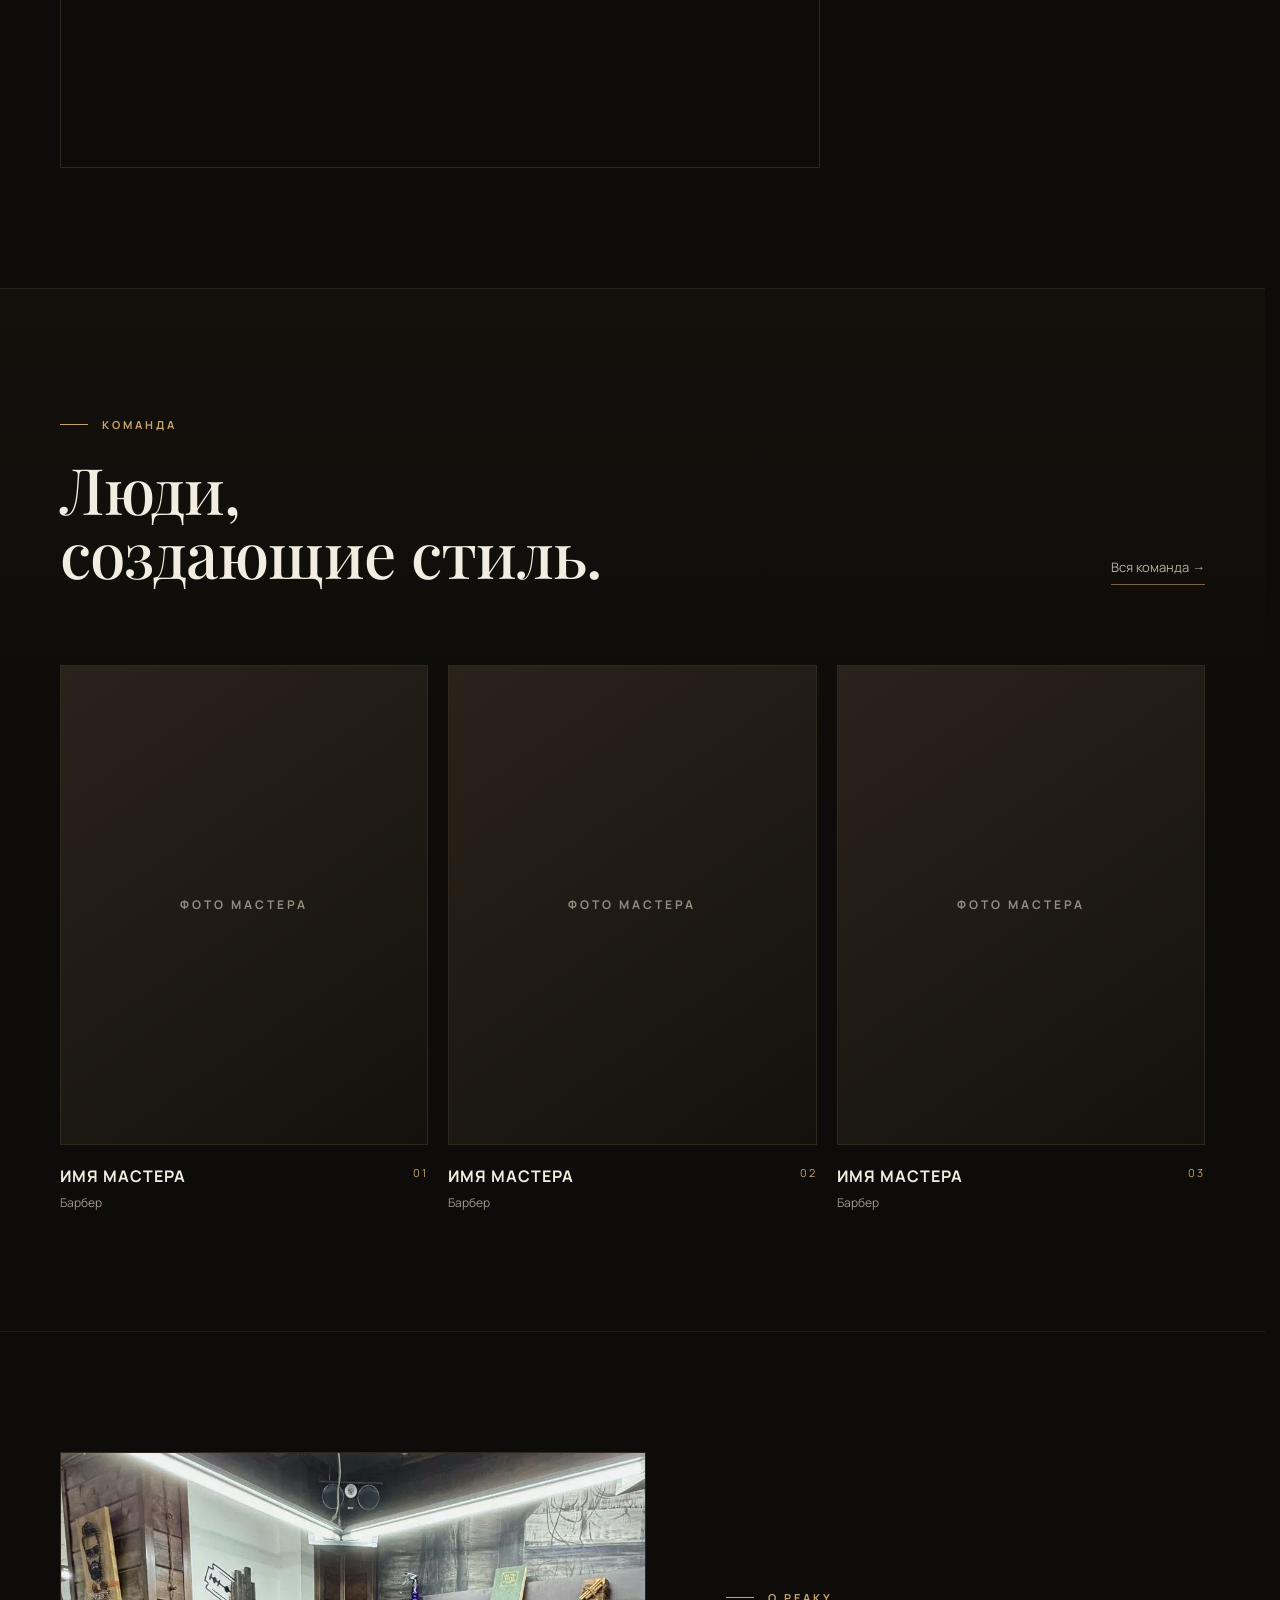
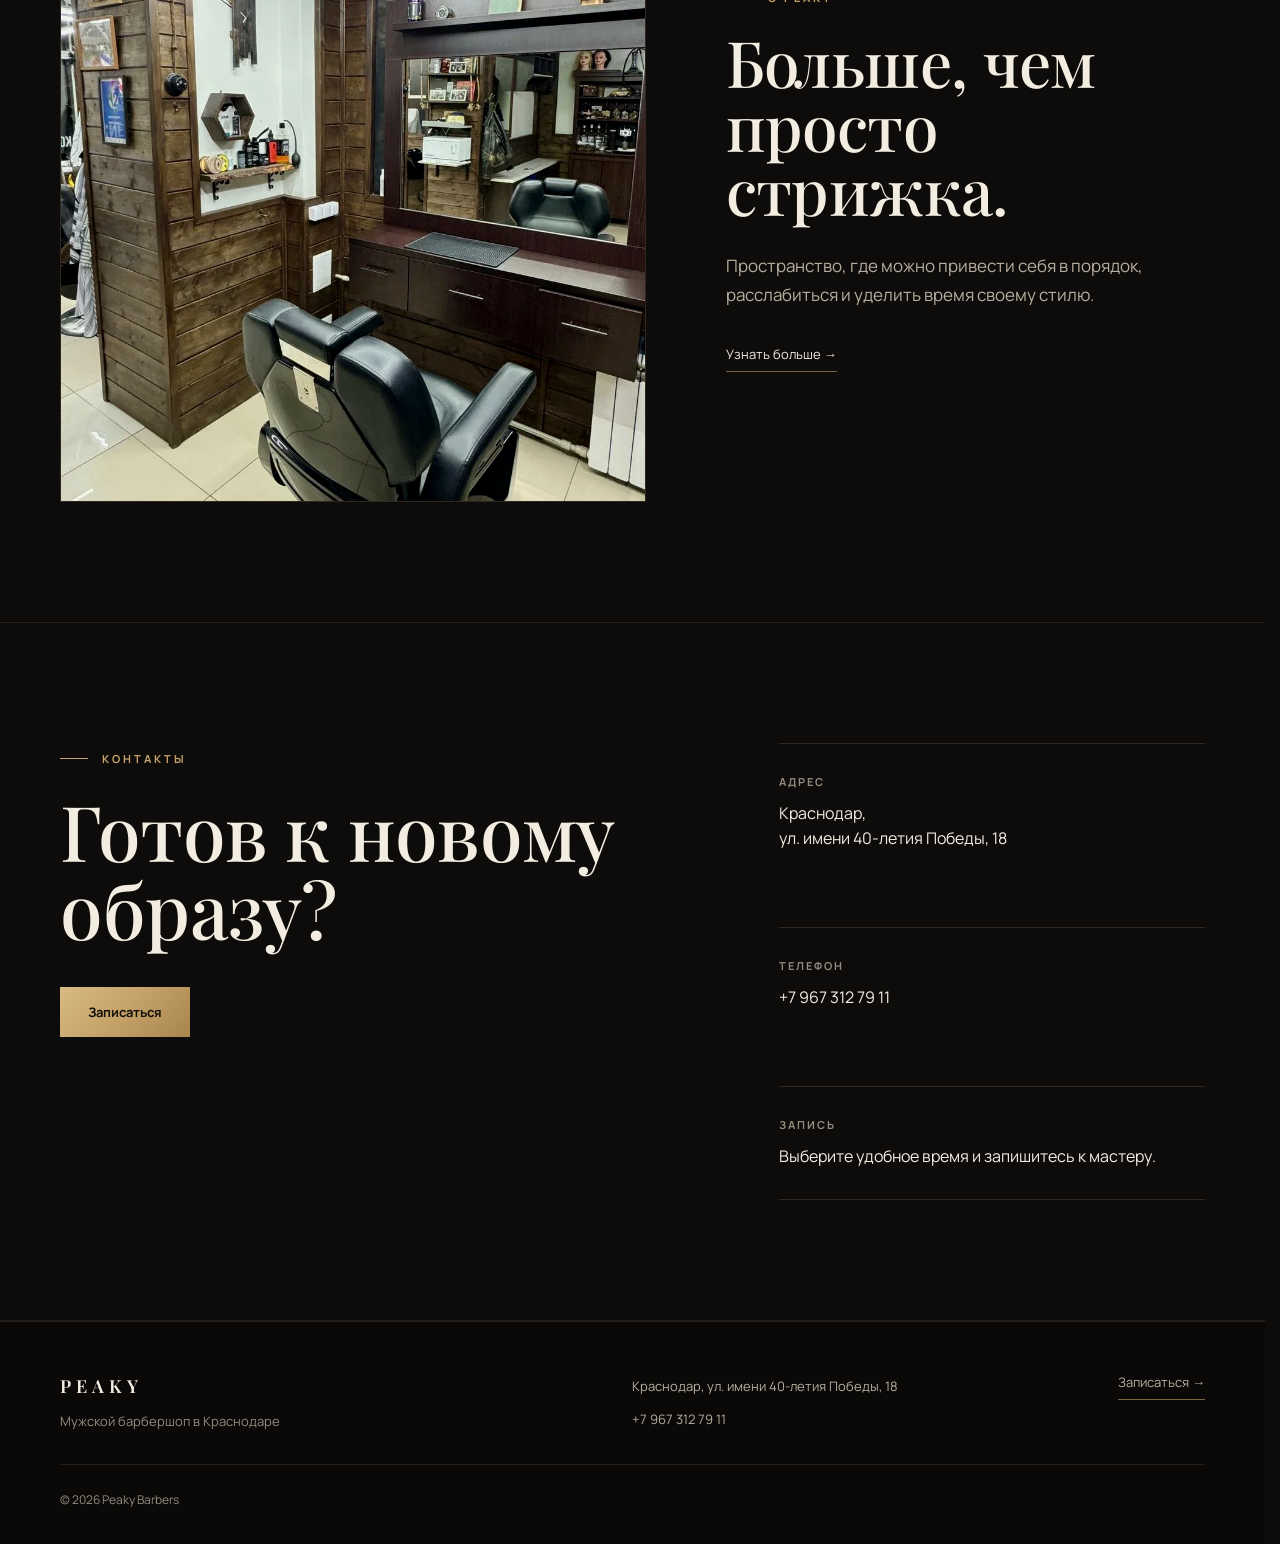
==== commit f2dd1a91: "Fix pre-sale audit findings that do not need owner data Layout and UI - Service cards put the price " ====
--- a/index.html
+++ b/index.html
@@ -13,12 +13,48 @@
     <meta property="og:title" content="Peaky Barbers — барбершоп в Краснодаре">
     <meta property="og:description" content="Peaky Barbers — мужской барбершоп в Краснодаре. Стрижки, моделирование бороды и стиль в атмосфере Peaky.">
 
+    <meta property="og:url" content="https://tsum323.github.io/peaky-barbers/">
+    <meta property="og:image" content="https://tsum323.github.io/peaky-barbers/images/og-image.jpg">
+    <meta property="og:image:width" content="1200">
+    <meta property="og:image:height" content="630">
+    <meta property="og:image:alt" content="Барбер Peaky Barbers оформляет бороду клиенту">
+    <meta name="twitter:card" content="summary_large_image">
+
+    <link rel="canonical" href="https://tsum323.github.io/peaky-barbers/">
+    <meta name="theme-color" content="#0e0c0a">
+
     <link rel="icon" href="favicon.svg" type="image/svg+xml">
+    <link rel="apple-touch-icon" href="apple-touch-icon.png">
     <link rel="preload" href="fonts/playfair-display-cyrillic-500-normal.woff2" as="font" type="font/woff2" crossorigin>
     <link rel="preload" href="fonts/manrope-cyrillic-400-normal.woff2" as="font" type="font/woff2" crossorigin>
-    <link rel="stylesheet" href="style.css">
+    <link rel="stylesheet" href="style.css?v=20261008">
+
+    <script type="application/ld+json">
+    {
+        "@context": "https://schema.org",
+        "@type": "HairSalon",
+        "name": "Peaky Barbers",
+        "description": "Мужской барбершоп в Краснодаре: стрижки, моделирование бороды, детские стрижки.",
+        "url": "https://tsum323.github.io/peaky-barbers/",
+        "image": "https://tsum323.github.io/peaky-barbers/images/og-image.jpg",
+        "logo": "https://tsum323.github.io/peaky-barbers/apple-touch-icon.png",
+        "telephone": "+7 967 312-79-11",
+        "priceRange": "800–1900 ₽",
+        "currenciesAccepted": "RUB",
+        "address": {
+            "@type": "PostalAddress",
+            "streetAddress": "ул. имени 40-летия Победы, 18",
+            "addressLocality": "Краснодар",
+            "addressCountry": "RU"
+        },
+        "hasMap": "https://yandex.ru/maps/org/peaky_barbers/162378804419/",
+        "sameAs": ["https://yandex.ru/maps/org/peaky_barbers/162378804419/"]
+    }
+    </script>
 </head>
 <body>
+
+    <a href="#main" class="skip-link">Перейти к содержимому</a>
 
     <header class="header">
 
@@ -37,7 +73,7 @@
 
     </header>
 
-    <main>
+    <main id="main">
 
         <section class="hero">
 
@@ -443,21 +479,23 @@
 
     <footer class="footer">
 
-        <div class="footer-logo">
-            PEAKY
-        </div>
-
-        <p>
-            Барбершоп в Краснодаре
-        </p>
-
-        <a href="contacts.html">
-            Контакты
-        </a>
+        <div class="footer-brand">
+            <a href="index.html" class="footer-logo">PEAKY</a>
+            <p>Мужской барбершоп в Краснодаре</p>
+        </div>
+
+        <address class="footer-contacts">
+            <a href="https://yandex.ru/maps/org/peaky_barbers/162378804419/" target="_blank" rel="noopener noreferrer">Краснодар, ул. имени 40-летия Победы, 18</a>
+            <a href="tel:+79673127911">+7 967 312 79 11</a>
+        </address>
+
+        <a href="contacts.html" class="footer-cta" data-booking>Записаться →</a>
+
+        <p class="footer-copy">© <span data-year>2026</span> Peaky Barbers</p>
 
     </footer>
 <button class="back-to-top" aria-label="Вернуться наверх">↑</button>
 
-<script src="script.js"></script>
+<script src="script.js?v=20261008"></script>
 </body>
 </html>
--- a/style.css
+++ b/style.css
@@ -160,14 +160,23 @@
 html {
     scroll-behavior: smooth;
 
+    /* место под полосу прокрутки всегда зарезервировано,
+       поэтому страница не прыгает при открытии окна записи */
+    scrollbar-gutter: stable;
+
     background: var(--color-bg);
 }
 
 body {
     position: relative;
 
+    /* свой контекст наложения: фон со светом ламп (z-index: -1)
+       рисуется поверх фона body, но под содержимым */
+    isolation: isolate;
+
     margin: 0;
 
+    background: var(--color-bg);
     color: var(--color-text);
     font-family: var(--font-body);
 
@@ -243,8 +252,56 @@
     outline-offset: 3px;
 }
 
+/* Окно записи открыто: страница под ним не прокручивается
+   (position: fixed нужен для iOS Safari, top задаёт script.js) */
+
 body.booking-open {
+    position: fixed;
+
+    width: 100%;
+
     overflow: hidden;
+}
+
+/* ACCESSIBILITY HELPERS */
+
+.skip-link {
+    position: absolute;
+    top: 12px;
+    left: 12px;
+    z-index: 10000;
+
+    padding: 12px 18px;
+
+    background: var(--color-accent);
+    color: var(--color-bg);
+
+    font-size: 14px;
+    font-weight: 700;
+
+    transform: translateY(-200%);
+
+    transition: transform 0.2s ease;
+}
+
+.skip-link:focus {
+    transform: translateY(0);
+}
+
+.visually-hidden {
+    position: absolute;
+
+    width: 1px;
+    height: 1px;
+
+    margin: -1px;
+    padding: 0;
+
+    overflow: hidden;
+    clip: rect(0 0 0 0);
+    white-space: nowrap;
+
+    border: 0;
 }
 
 /* HEADER */
@@ -352,7 +409,6 @@
 
     font-size: clamp(52px, 6vw, 88px);
     line-height: 1.02;
-    font-weight: 700;
     max-width:650px;
 }
 
@@ -724,7 +780,7 @@
     padding: 8px 12px;
 
     color: var(--color-white);
-    font-size: 10px;
+    font-size: 11px;
     font-weight: 700;
     letter-spacing: 2.5px;
 
@@ -1068,6 +1124,9 @@
 
     margin: 0;
 
+    font-family: var(--font-body);
+    font-weight: 400;
+
     color: var(--color-text-soft);
     font-size: 20px;
     line-height: 1.5;
@@ -1108,8 +1167,10 @@
     letter-spacing: 2px;
 }
 
-.price-info h2 {
+.price-info h3 {
     margin: 0;
+
+    font-family: var(--font-display);
 
     font-size: 24px;
     font-weight: 600;
@@ -1488,6 +1549,8 @@
 .about-value h3 {
     margin: 0;
 
+    text-transform: uppercase;
+
     font-size: 15px;
     letter-spacing: 1px;
 }
@@ -1594,6 +1657,44 @@
     background: var(--placeholder-bg);
 }
 
+.map-wrap {
+    position: relative;
+}
+
+.map-shield {
+    position: absolute;
+    inset: 0;
+    z-index: 1;
+
+    display: flex;
+    align-items: flex-end;
+    justify-content: center;
+
+    padding: 0 0 22px;
+
+    border: 0;
+
+    background: transparent;
+    color: var(--color-text);
+
+    font: inherit;
+
+    cursor: pointer;
+}
+
+.map-shield span {
+    padding: 10px 16px;
+
+    background: rgba(14, 12, 10, 0.82);
+    border: 1px solid var(--color-border-hover);
+
+    font-size: 13px;
+}
+
+.map-wrap.is-active .map-shield {
+    display: none;
+}
+
 .map-link {
     display: inline-block;
 
@@ -1617,7 +1718,9 @@
 
 /* FINAL */
 
-.contact-final {
+.contact-final,
+
+.page-cta {
     min-height: 500px;
 
     padding: 100px 60px;
@@ -1630,54 +1733,110 @@
     gap: 60px;
 }
 
-.contact-final h2 {
+.contact-final h2,
+
+.page-cta h2 {
     margin: 30px 0 0;
 
     font-size: clamp(50px, 6vw, 90px);
     line-height: 1.02;
 }
 
+.page-cta {
+    border-top: 1px solid var(--color-line);
+}
+
+/* кнопка не сжимается, даже если заголовок длинный */
+
+.contact-final .button,
+.page-cta .button {
+    flex-shrink: 0;
+}
+
 /* FOOTER */
 
 .footer {
-    padding: 35px 60px;
-
-    display: flex;
-
-    align-items: center;
-    justify-content: space-between;
+    padding: 50px 60px 35px;
+
+    display: grid;
+    grid-template-columns: 1.2fr 1fr auto;
+    gap: 30px 60px;
+    align-items: start;
 
     border-top: 1px solid var(--color-line);
 
     color: var(--color-text-faint);
 
-    font-size: 12px;
+    font-size: 13px;
+    line-height: 1.6;
 
     background: rgba(0, 0, 0, 0.25);
 }
 
 .footer-logo {
+    display: inline-block;
+
     color: var(--color-text);
 
+    font-family: var(--font-display);
     font-size: 18px;
     font-weight: 600;
 
     letter-spacing: 5px;
-
-    font-family: var(--font-display);
 }
 
 .footer p {
     margin: 0;
 }
 
+.footer-brand p {
+    margin-top: 10px;
+}
+
+.footer-contacts {
+    display: flex;
+    flex-direction: column;
+    gap: 4px;
+
+    font-style: normal;
+}
+
+.footer-contacts a {
+    padding: 4px 0;
+
+    color: var(--color-text-soft);
+}
+
+.footer-cta {
+    justify-self: start;
+
+    padding-bottom: 6px;
+
+    border-bottom: 1px solid var(--color-border-hover);
+
+    color: var(--color-text-soft);
+}
+
 .footer a {
-    transition: color 0.3s ease;
+    transition:
+        color 0.3s ease,
+        border-color 0.3s ease;
 }
 
 .footer a:hover {
     color: var(--color-white);
 }
+
+.footer-copy {
+    grid-column: 1 / -1;
+
+    padding-top: 25px;
+
+    border-top: 1px solid var(--color-line);
+
+    font-size: 12px;
+}
+
 /* ========================================
    RESPONSIVE
 ======================================== */
@@ -1769,12 +1928,16 @@
         padding: 35px;
     }
 
-    .contact-final {
+    .contact-final,
+
+    .page-cta {
         padding: 80px 35px;
     }
 
     .footer {
-        padding: 30px 35px;
+        padding: 45px 35px 30px;
+
+        gap: 30px 40px;
     }
 
 }
@@ -1816,7 +1979,7 @@
 
         overflow-x: auto;
 
-        padding: 8px 5px 10px;
+        padding: 0 5px;
 
         scrollbar-width: none;
     }
@@ -1825,12 +1988,31 @@
         display: none;
     }
 
+    /* высота ссылки ~42px — удобно попадать пальцем */
+
     .nav a {
         flex-shrink: 0;
 
+        padding: 12px 0;
+
         white-space: nowrap;
 
-        font-size: 12px;
+        font-size: 13px;
+    }
+
+    .nav a::after {
+        bottom: 6px;
+    }
+
+    /* SERVICE CARDS: цена под описанием, иначе на iPad она обрезается */
+
+    .service-card {
+        grid-template-columns: 40px 1fr;
+        gap: 10px 15px;
+    }
+
+    .service-price {
+        grid-column: 2;
     }
 
     /* HERO */
@@ -1937,13 +2119,6 @@
     .service-card {
         min-height: auto;
         padding: 25px 0;
-
-        grid-template-columns: 40px 1fr;
-        gap: 10px 15px;
-    }
-
-    .service-price {
-        grid-column: 2;
     }
 
     .service-card:nth-child(odd) {
@@ -1991,12 +2166,27 @@
         gap: 35px;
     }
 
-    /* HEADER */
+    /* HEADER: меню в две строки, все пункты видны без прокрутки */
 
     .logo {
         font-size: 20px;
     }
 
+    .nav {
+        display: grid;
+        grid-template-columns: repeat(3, auto);
+        justify-content: space-between;
+        gap: 0 12px;
+
+        overflow: visible;
+
+        padding: 0;
+    }
+
+    .nav a {
+        flex: none;
+    }
+
     .header-button {
         padding: 10px 14px;
 
@@ -2012,7 +2202,7 @@
     .hero-label {
         margin-bottom: 20px;
 
-        font-size: 10px;
+        font-size: 11px;
         letter-spacing: 2px;
     }
 
@@ -2184,7 +2374,9 @@
         height: 350px;
     }
 
-    .contact-final {
+    .contact-final,
+
+    .page-cta {
         min-height: auto;
 
         padding: 70px 20px;
@@ -2197,24 +2389,21 @@
         gap: 35px;
     }
 
-    .contact-final h2 {
+    .contact-final h2,
+
+    .page-cta h2 {
         font-size: clamp(45px, 13vw, 65px);
     }
 
     /* FOOTER */
 
+    /* нижний отступ: кнопка «наверх» не закрывает текст подвала */
+
     .footer {
-        padding: 25px 20px;
-
-        flex-wrap: wrap;
-
-        gap: 15px;
-    }
-
-        .footer p {
-        order: 3;
-
-        width: 100%;
+        padding: 40px 20px 100px;
+
+        grid-template-columns: 1fr;
+        gap: 25px;
     }
 
 }
@@ -2259,7 +2448,7 @@
     position: absolute;
 
     top: 0;
-    left: -100%;
+    left: -130%;
 
     width: 100%;
     height: 100%;
@@ -2273,7 +2462,7 @@
 
 .button:hover::after,
 .header-button:hover::after {
-    left: 100%;
+    left: 130%;
 }
 
 /* LINKS */
@@ -2411,6 +2600,8 @@
     position: fixed;
     inset: 0;
 
+    overscroll-behavior: contain;
+
     z-index: 9999;
 
     display: flex;
@@ -2564,7 +2755,7 @@
 .booking-action span {
     color: var(--color-text-muted);
 
-    font-size: 10px;
+    font-size: 11px;
 
     font-weight: 700;
 
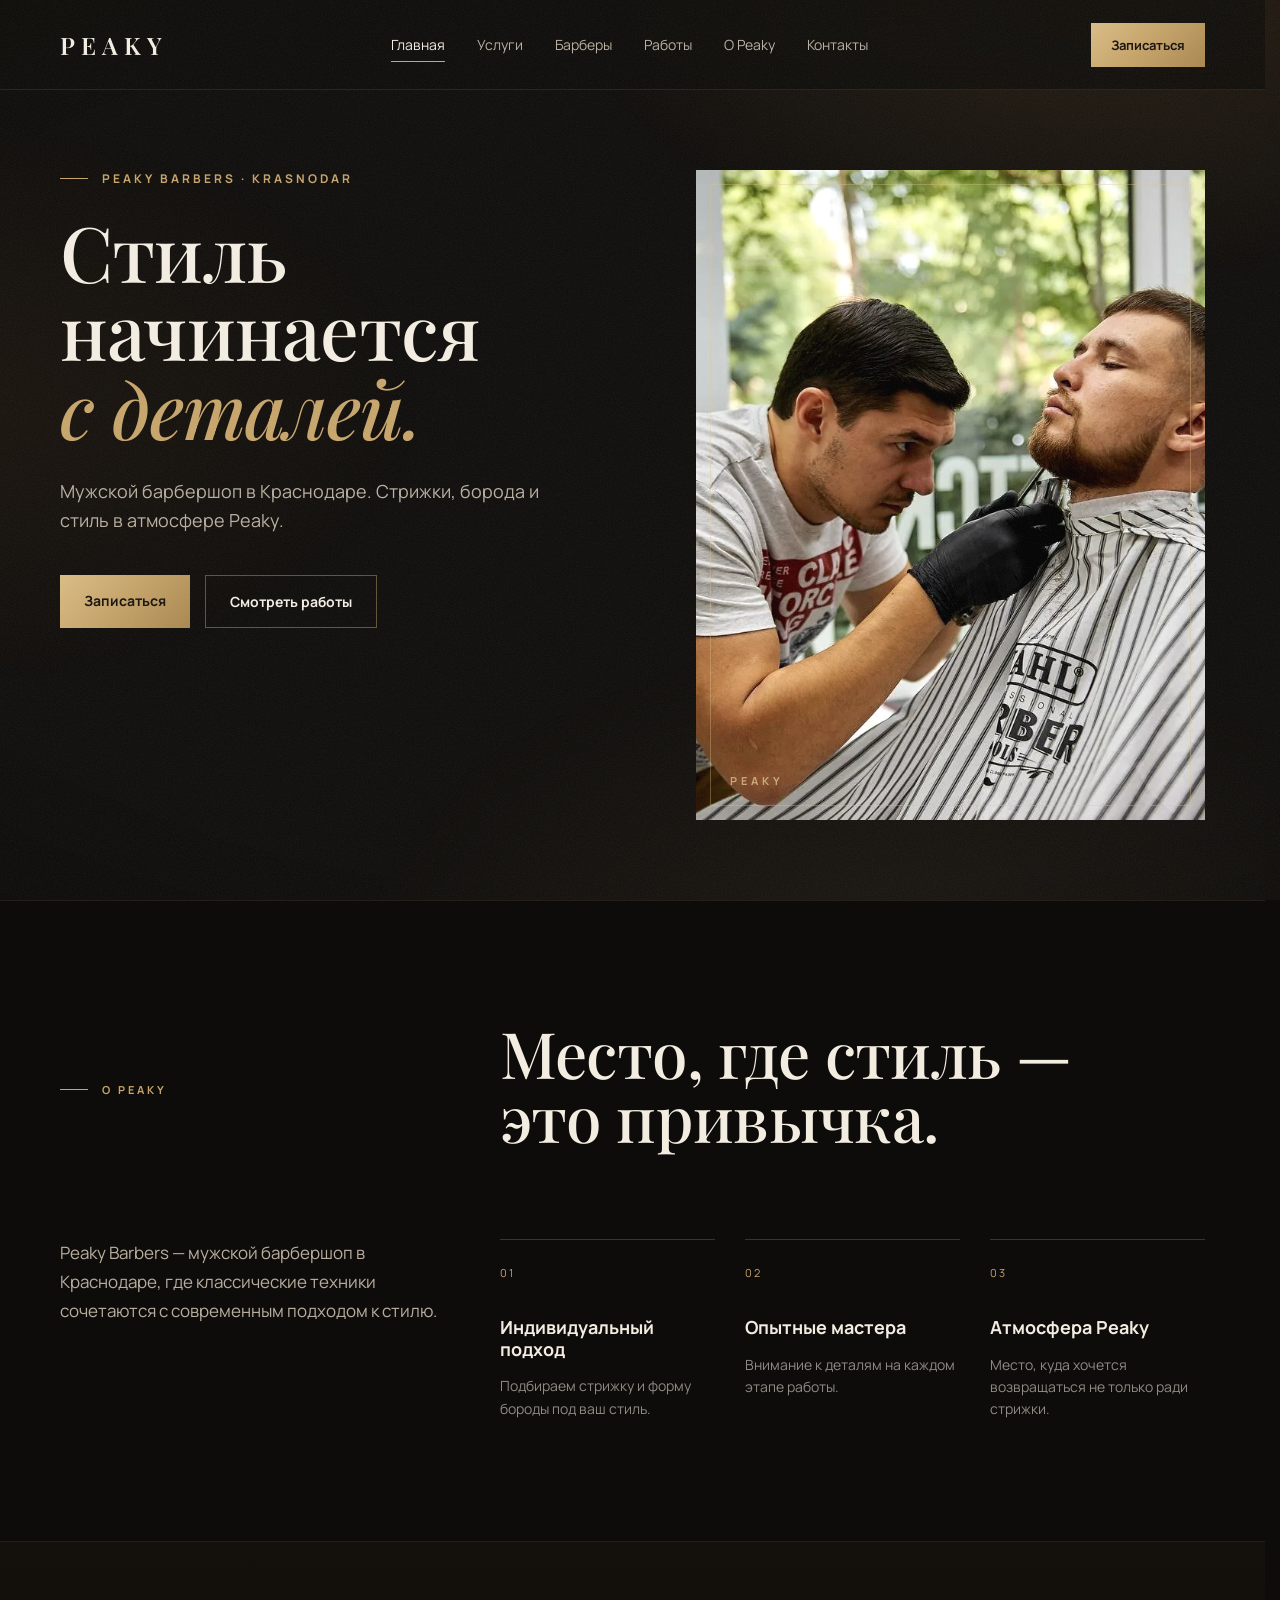
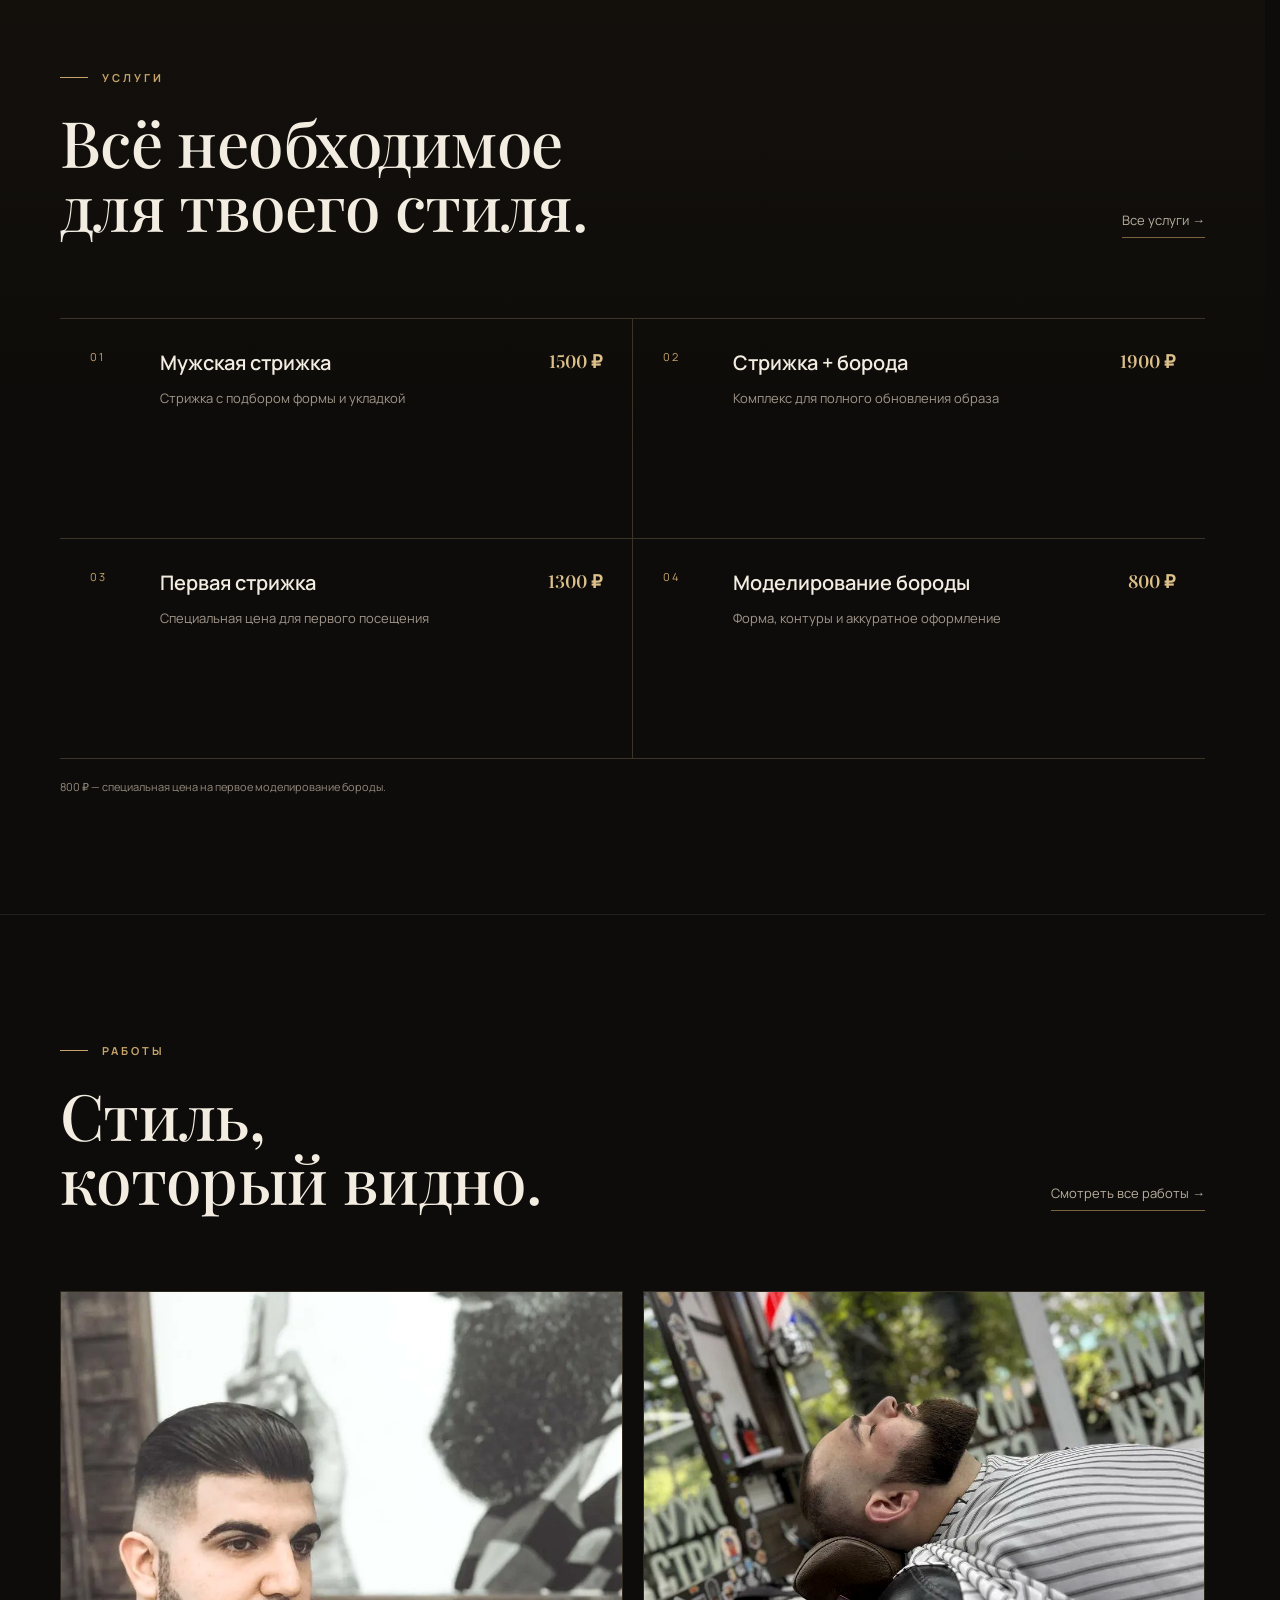
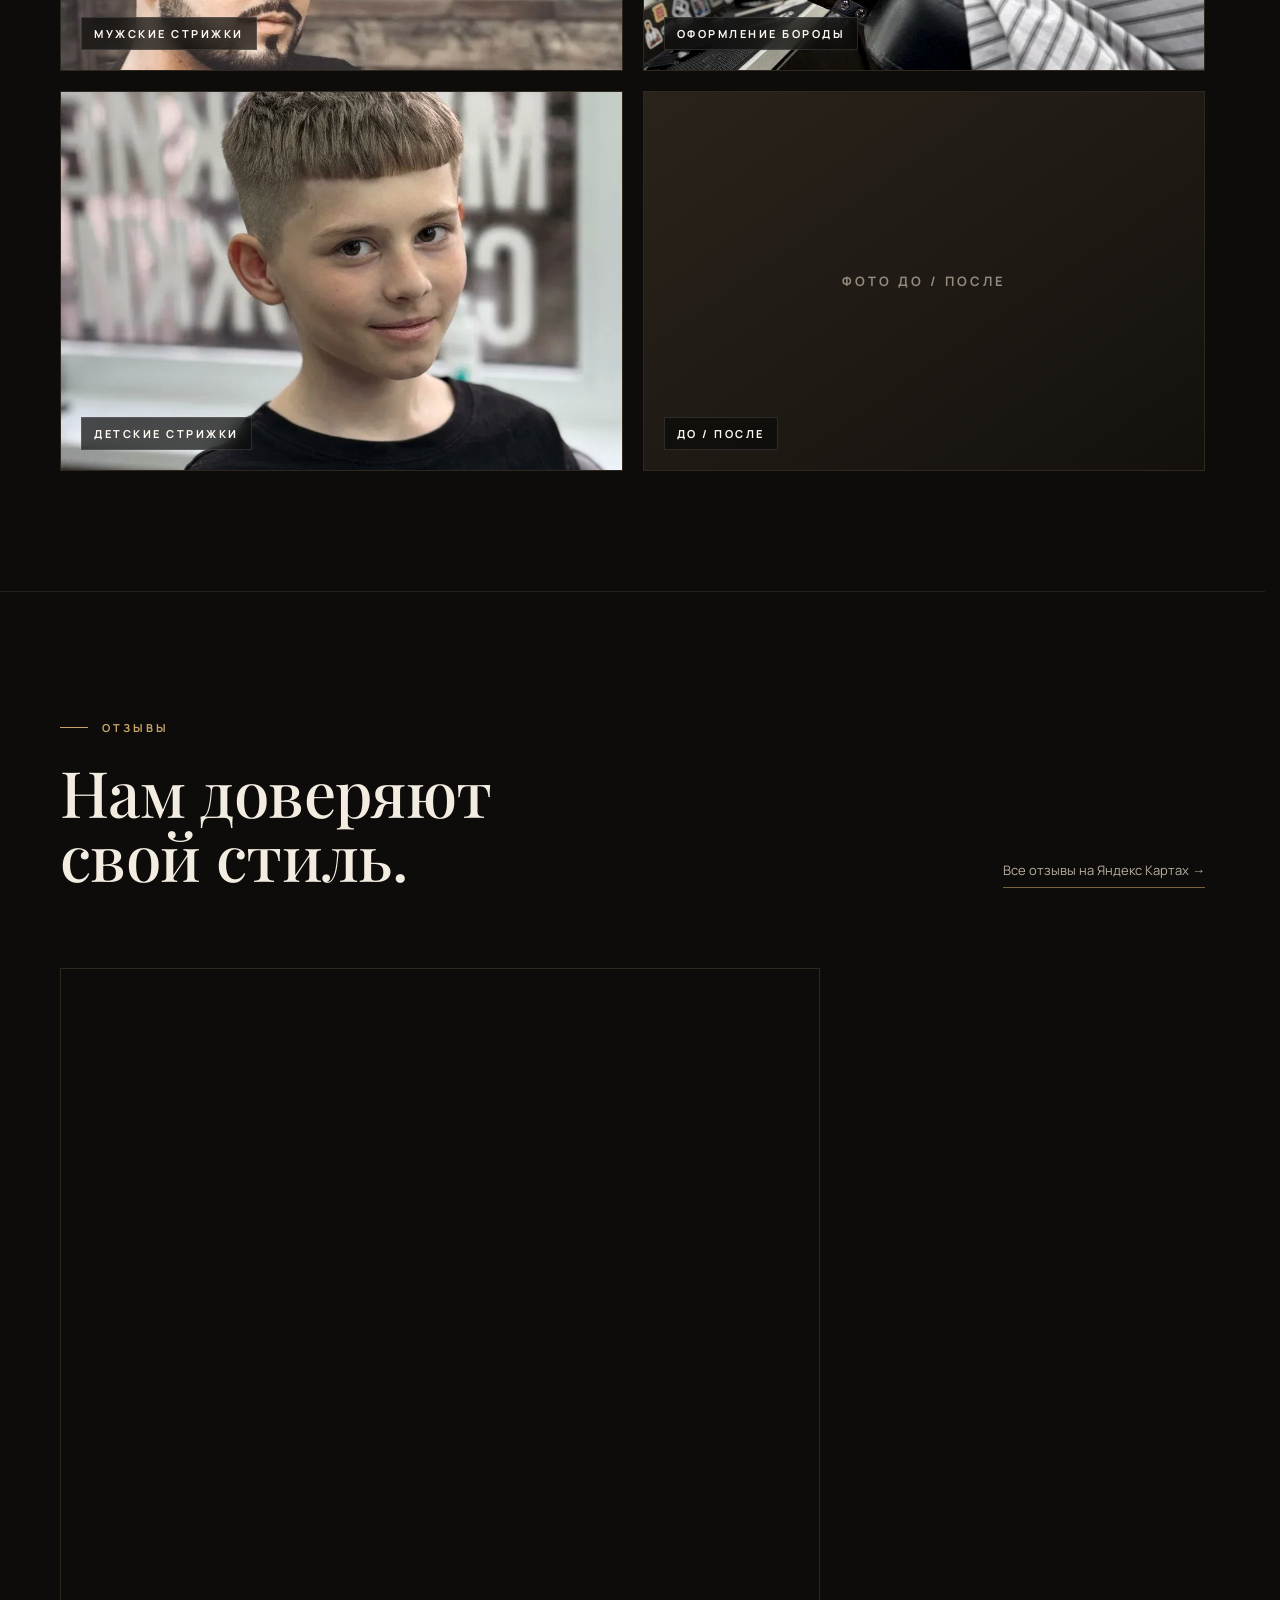
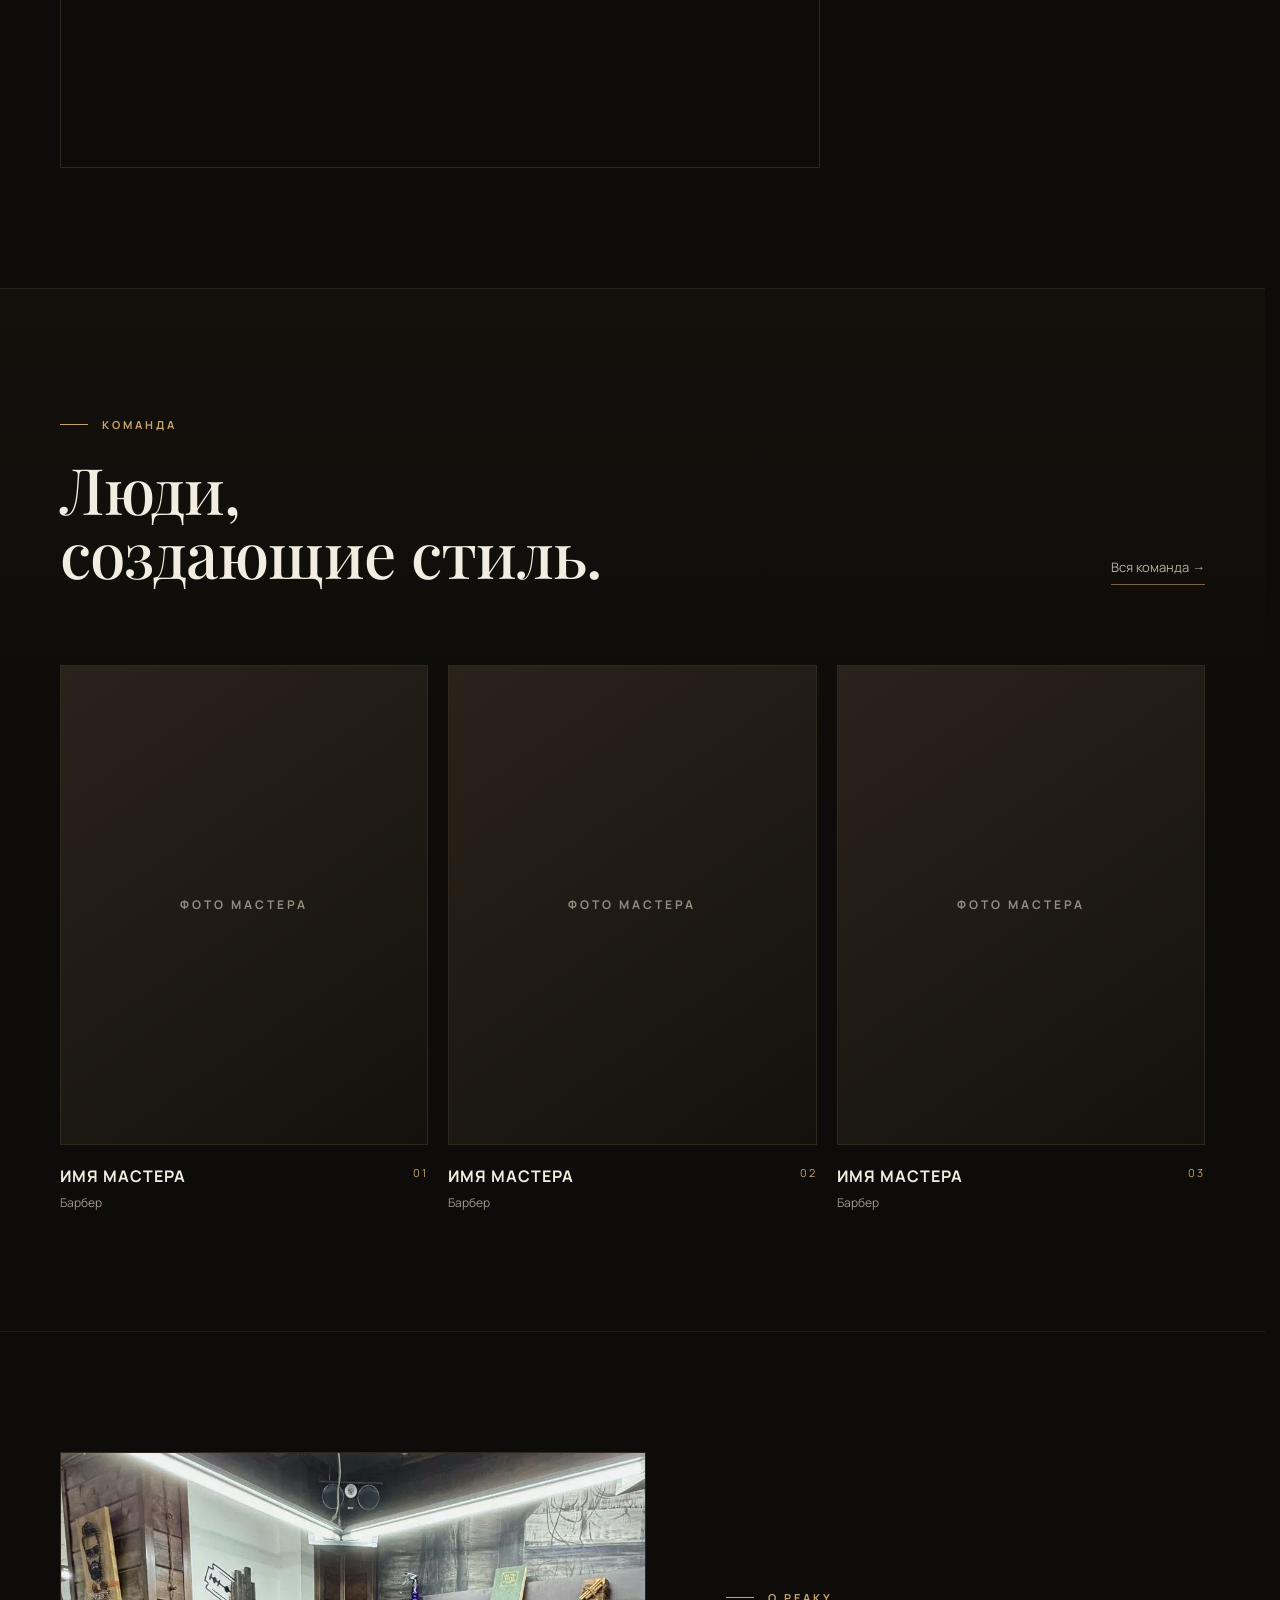
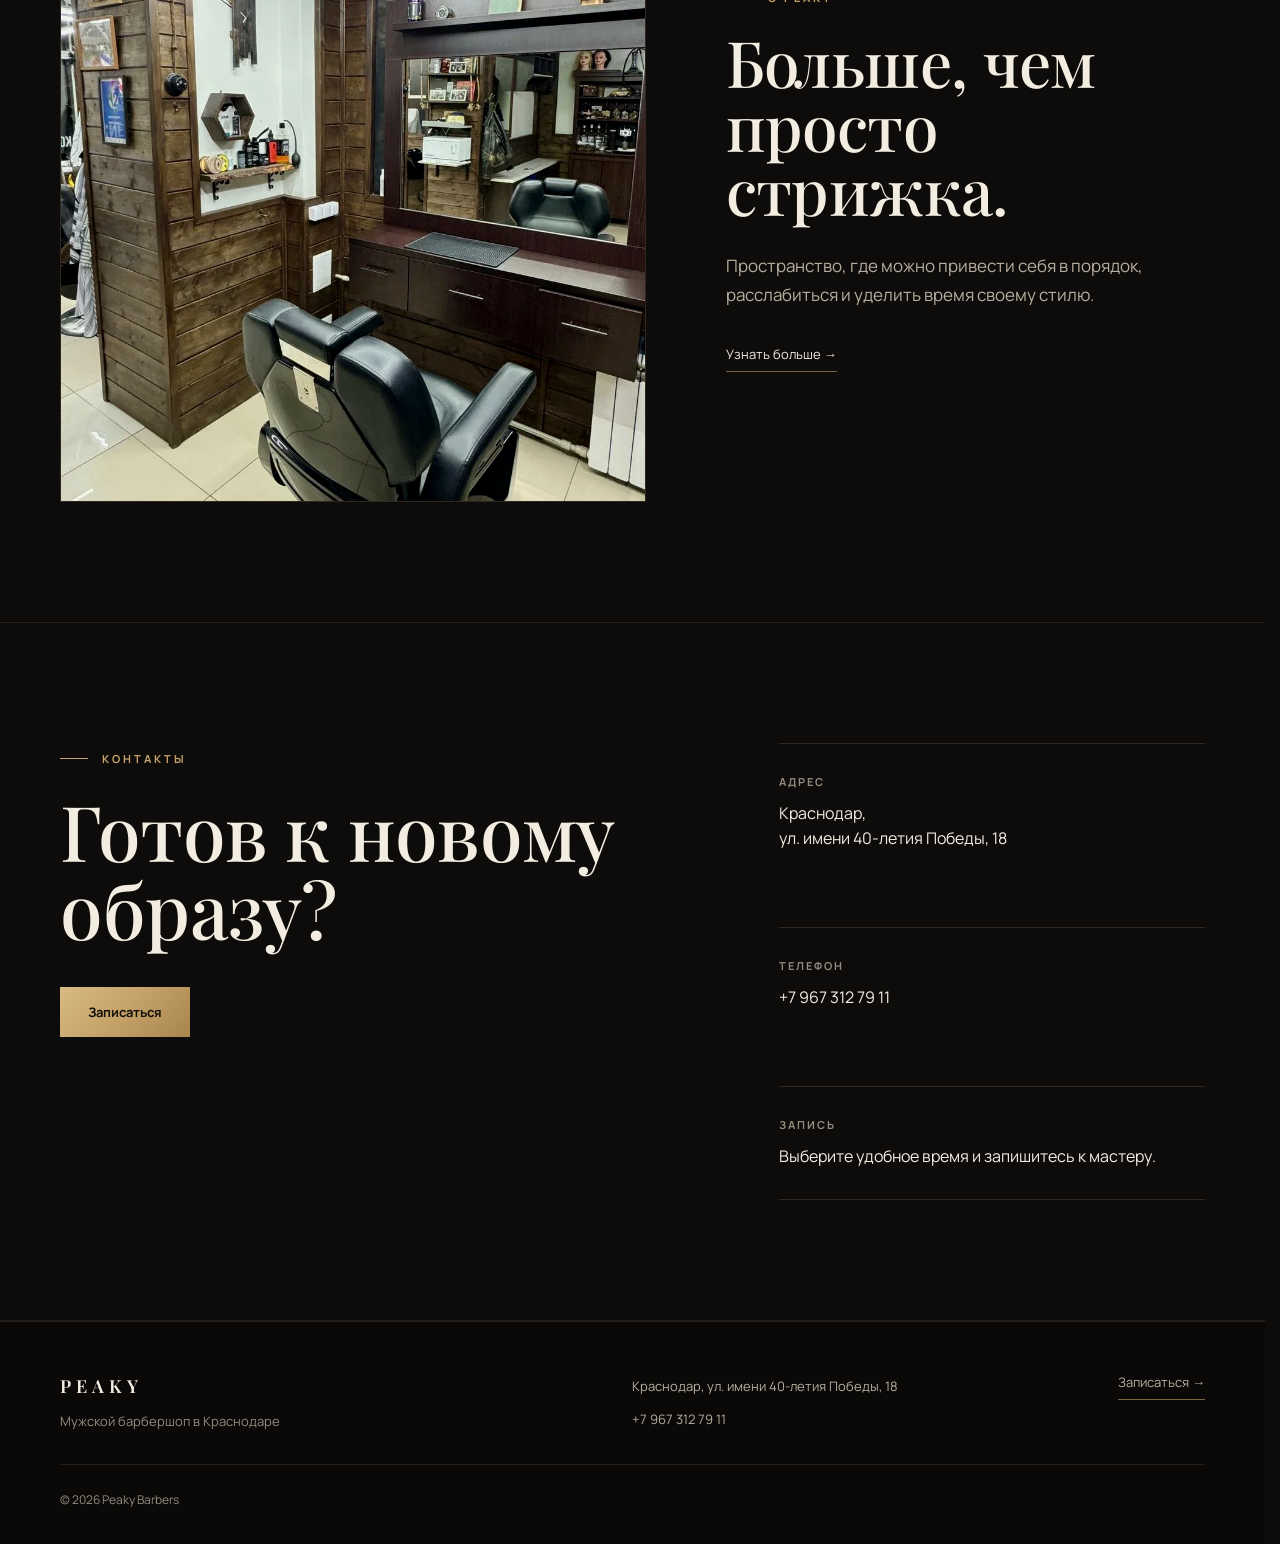
==== commit 6f357d3f: "Remove the asterisk from the 800 ₽ price The footnote now names the price directly, so it reads corr" ====
--- a/index.html
+++ b/index.html
@@ -230,14 +230,14 @@
                 <p>Форма, контуры и аккуратное оформление</p>
             </div>
 
-            <span class="service-price">800 ₽*</span>
+            <span class="service-price">800 ₽</span>
 
         </a>
 
     </div>
 
     <p class="services-note">
-        * Специальная цена на первое моделирование.
+        800 ₽ — специальная цена на первое моделирование бороды.
     </p>
 
 </section>
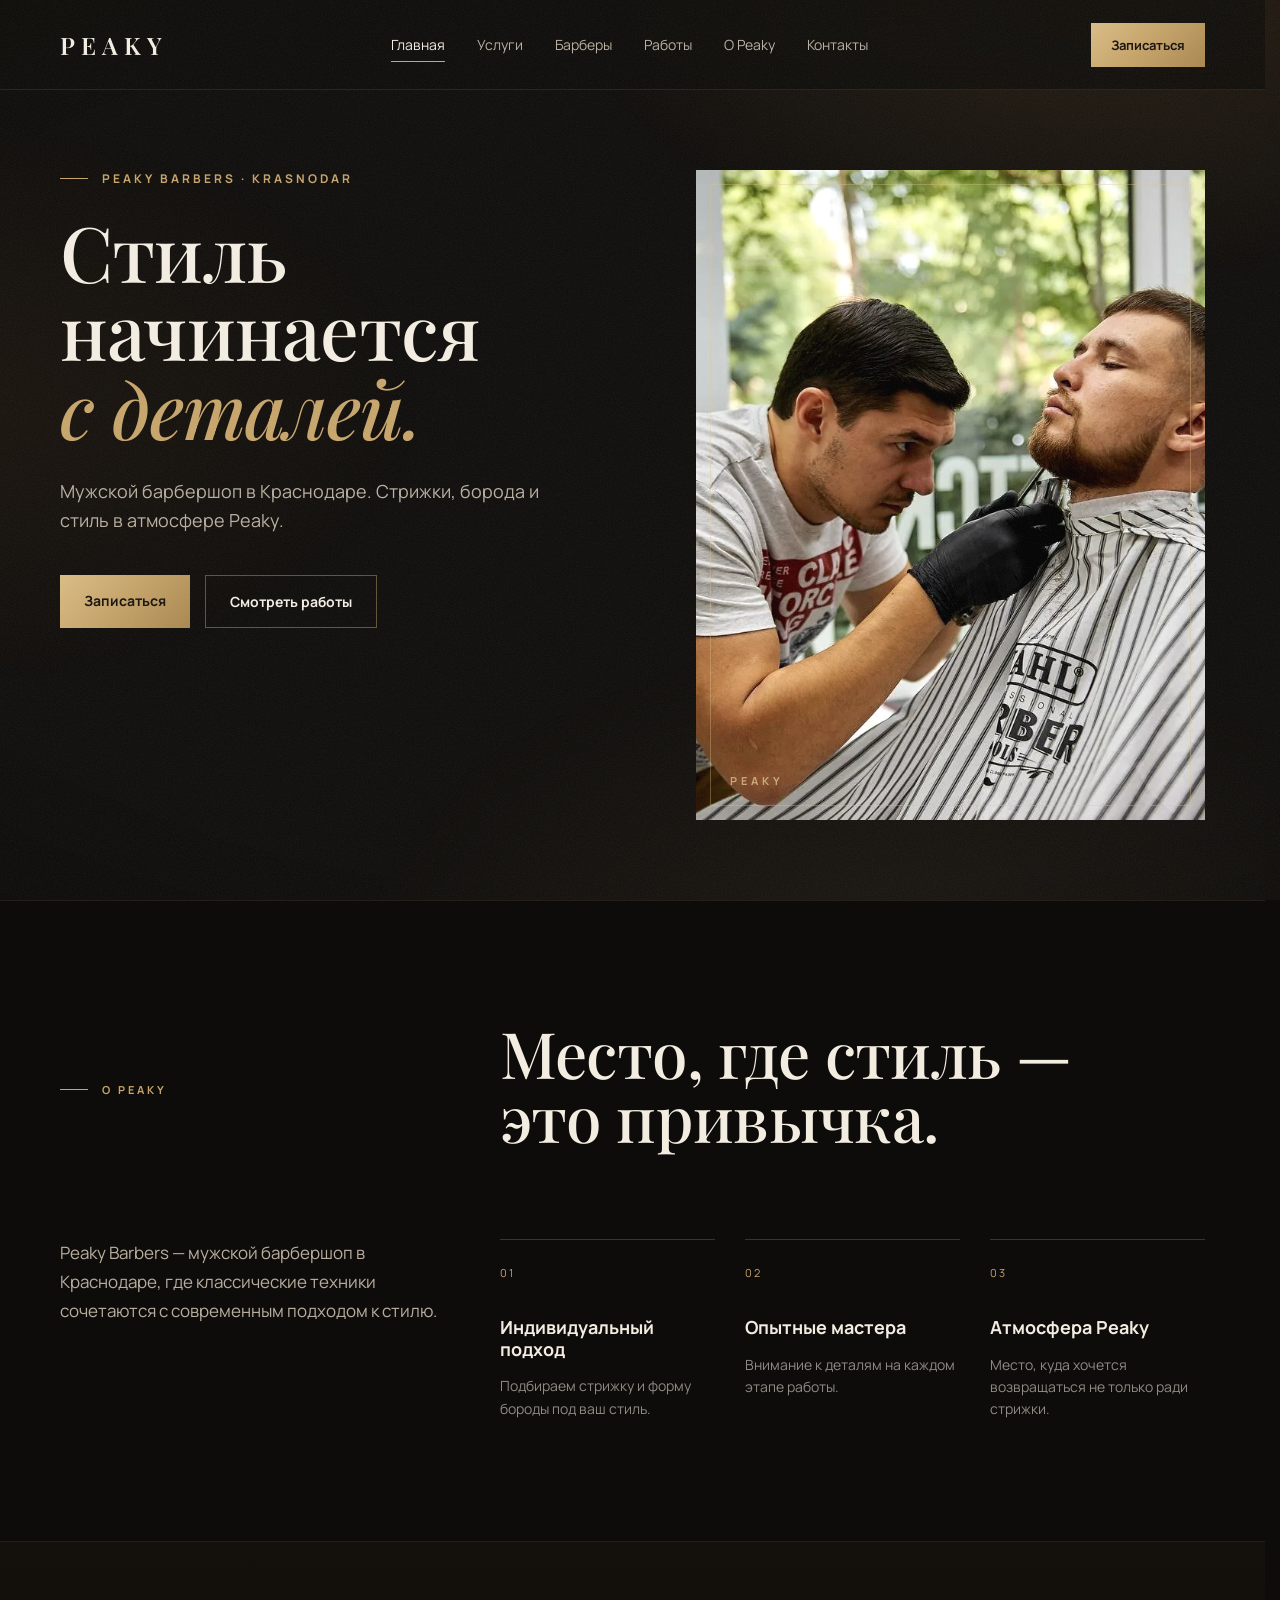
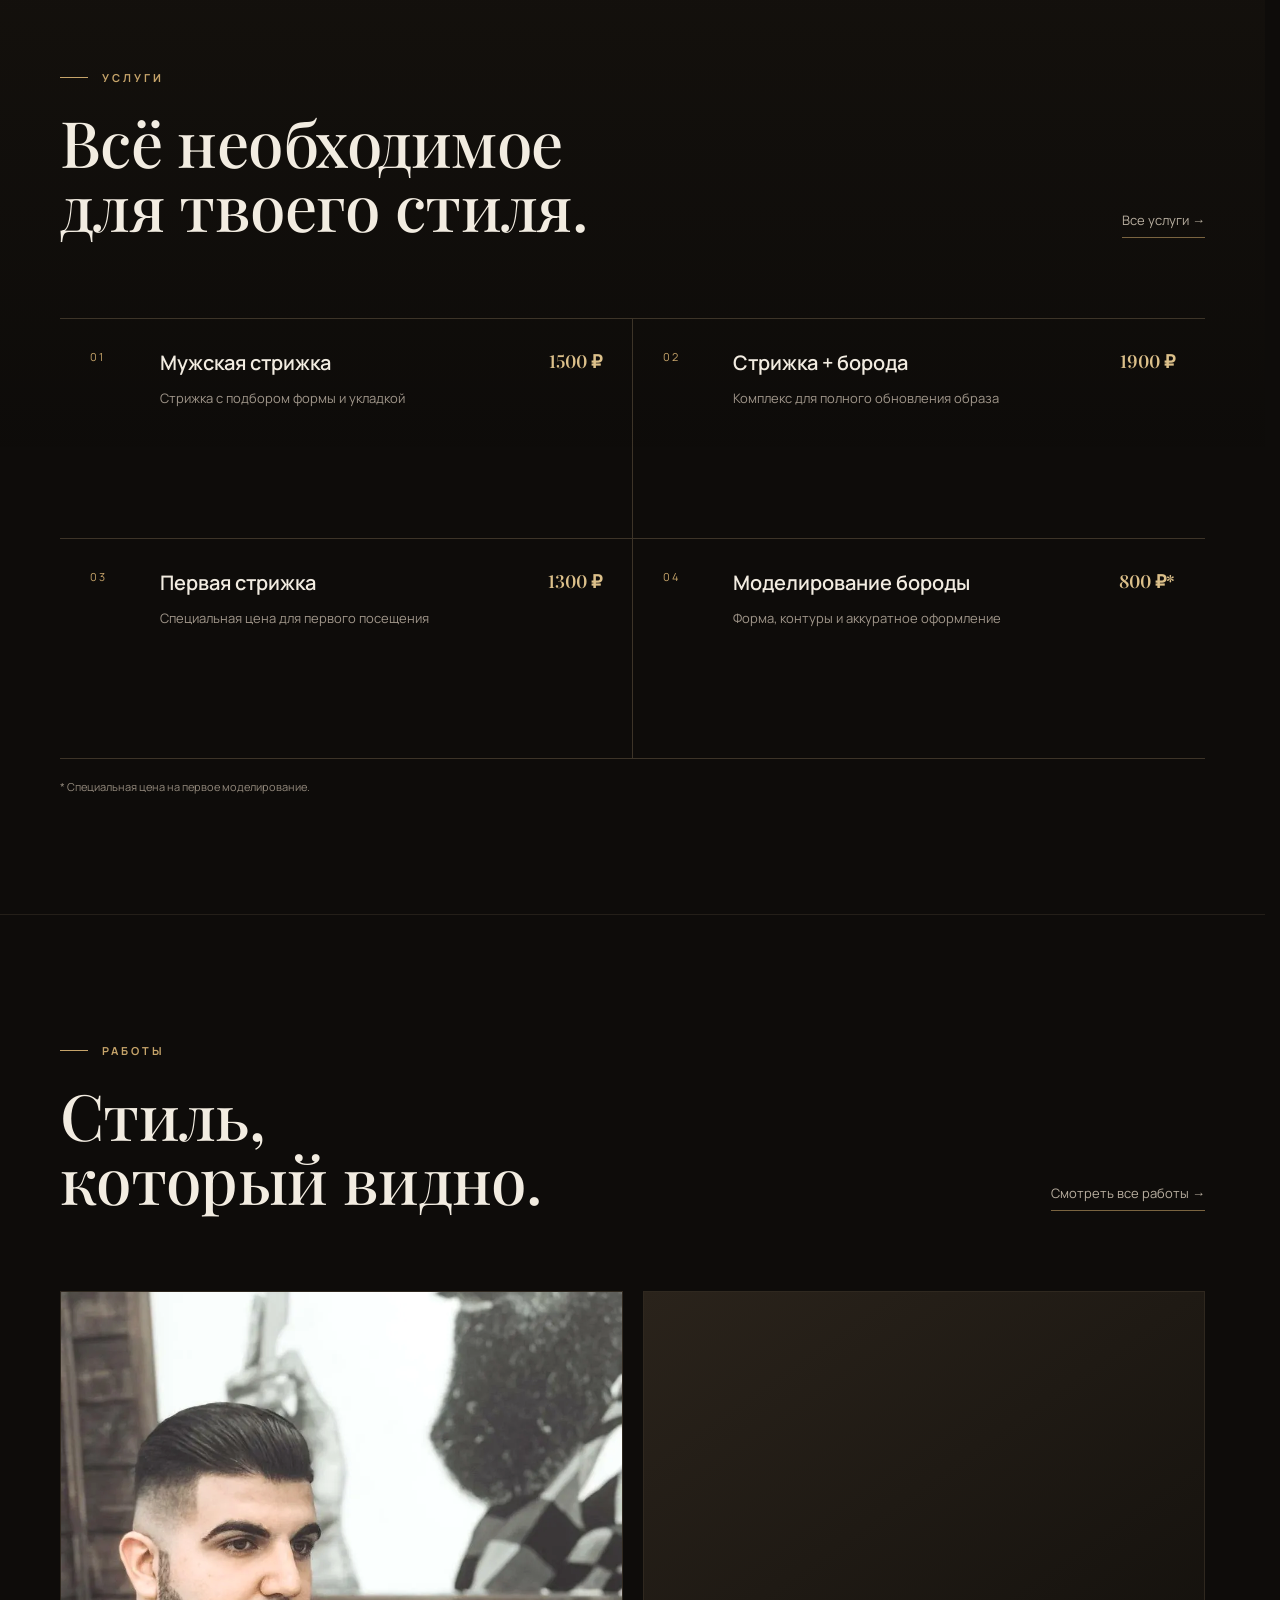
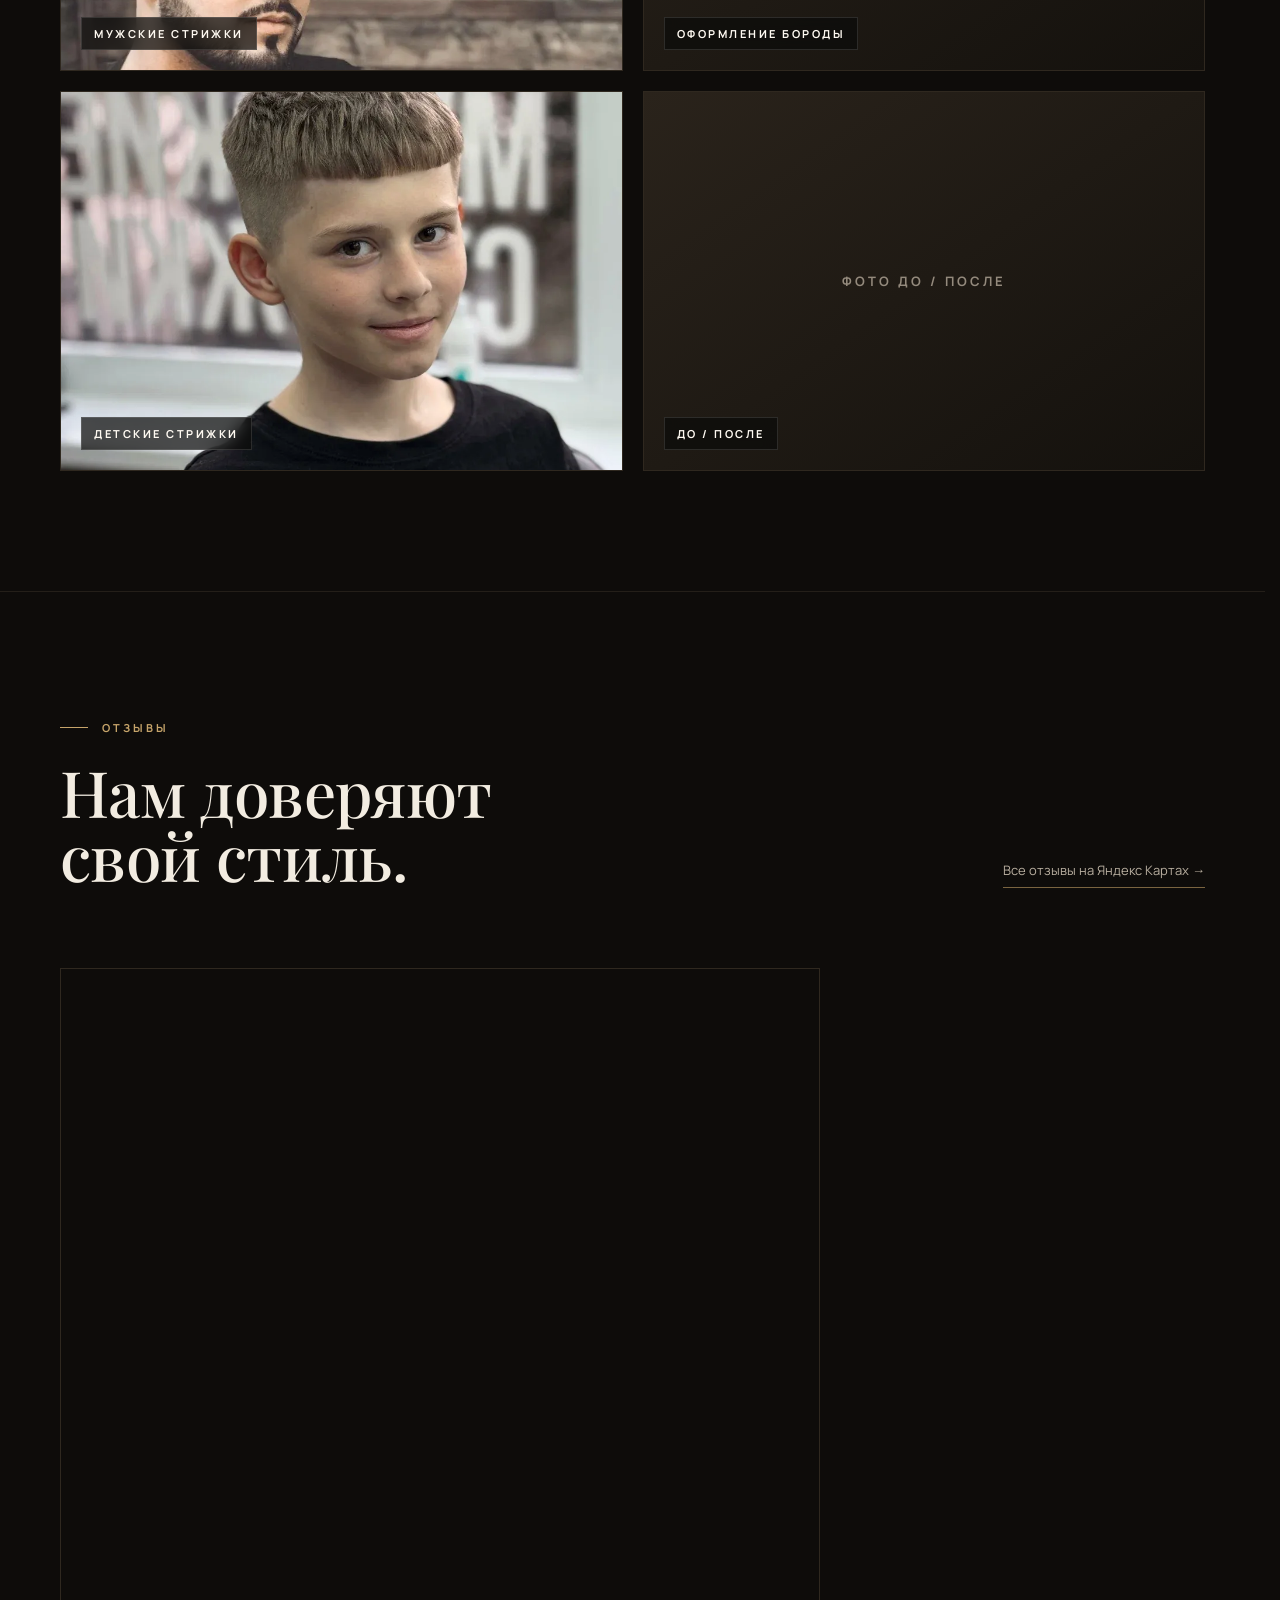
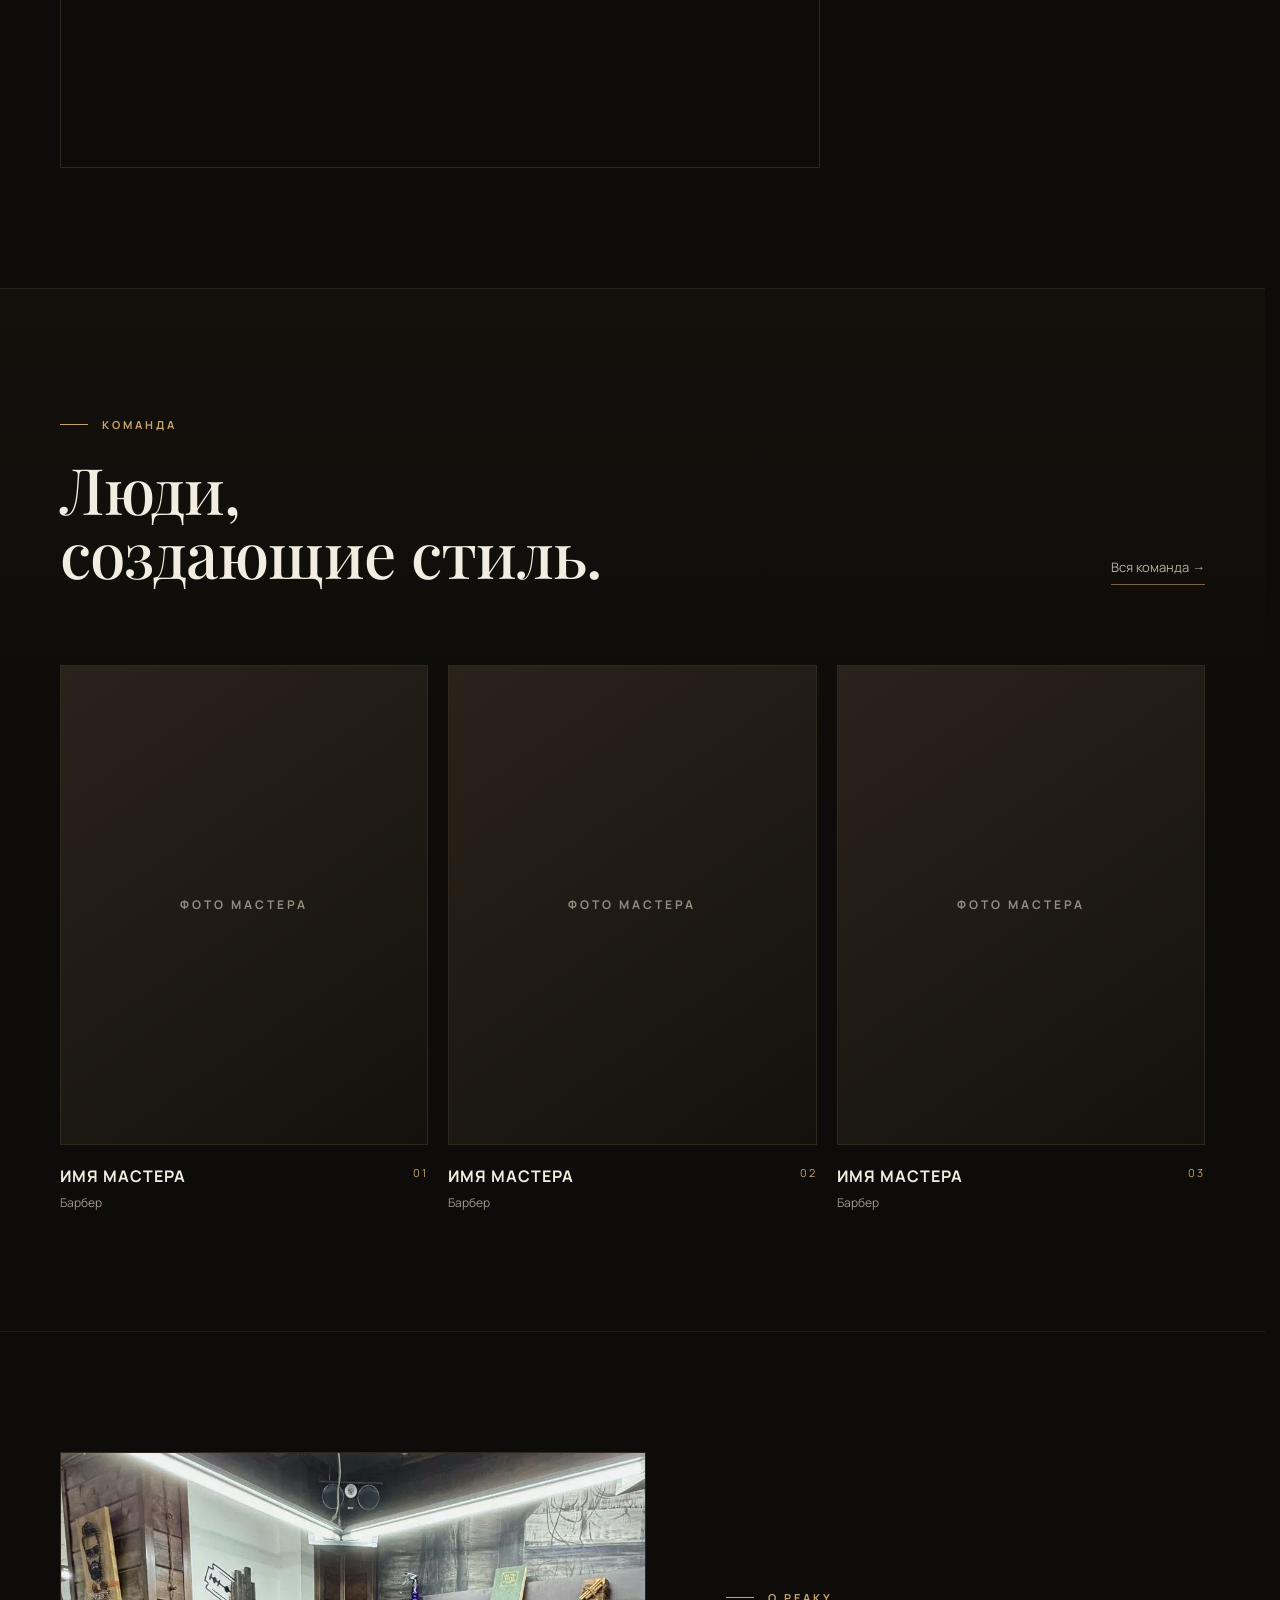
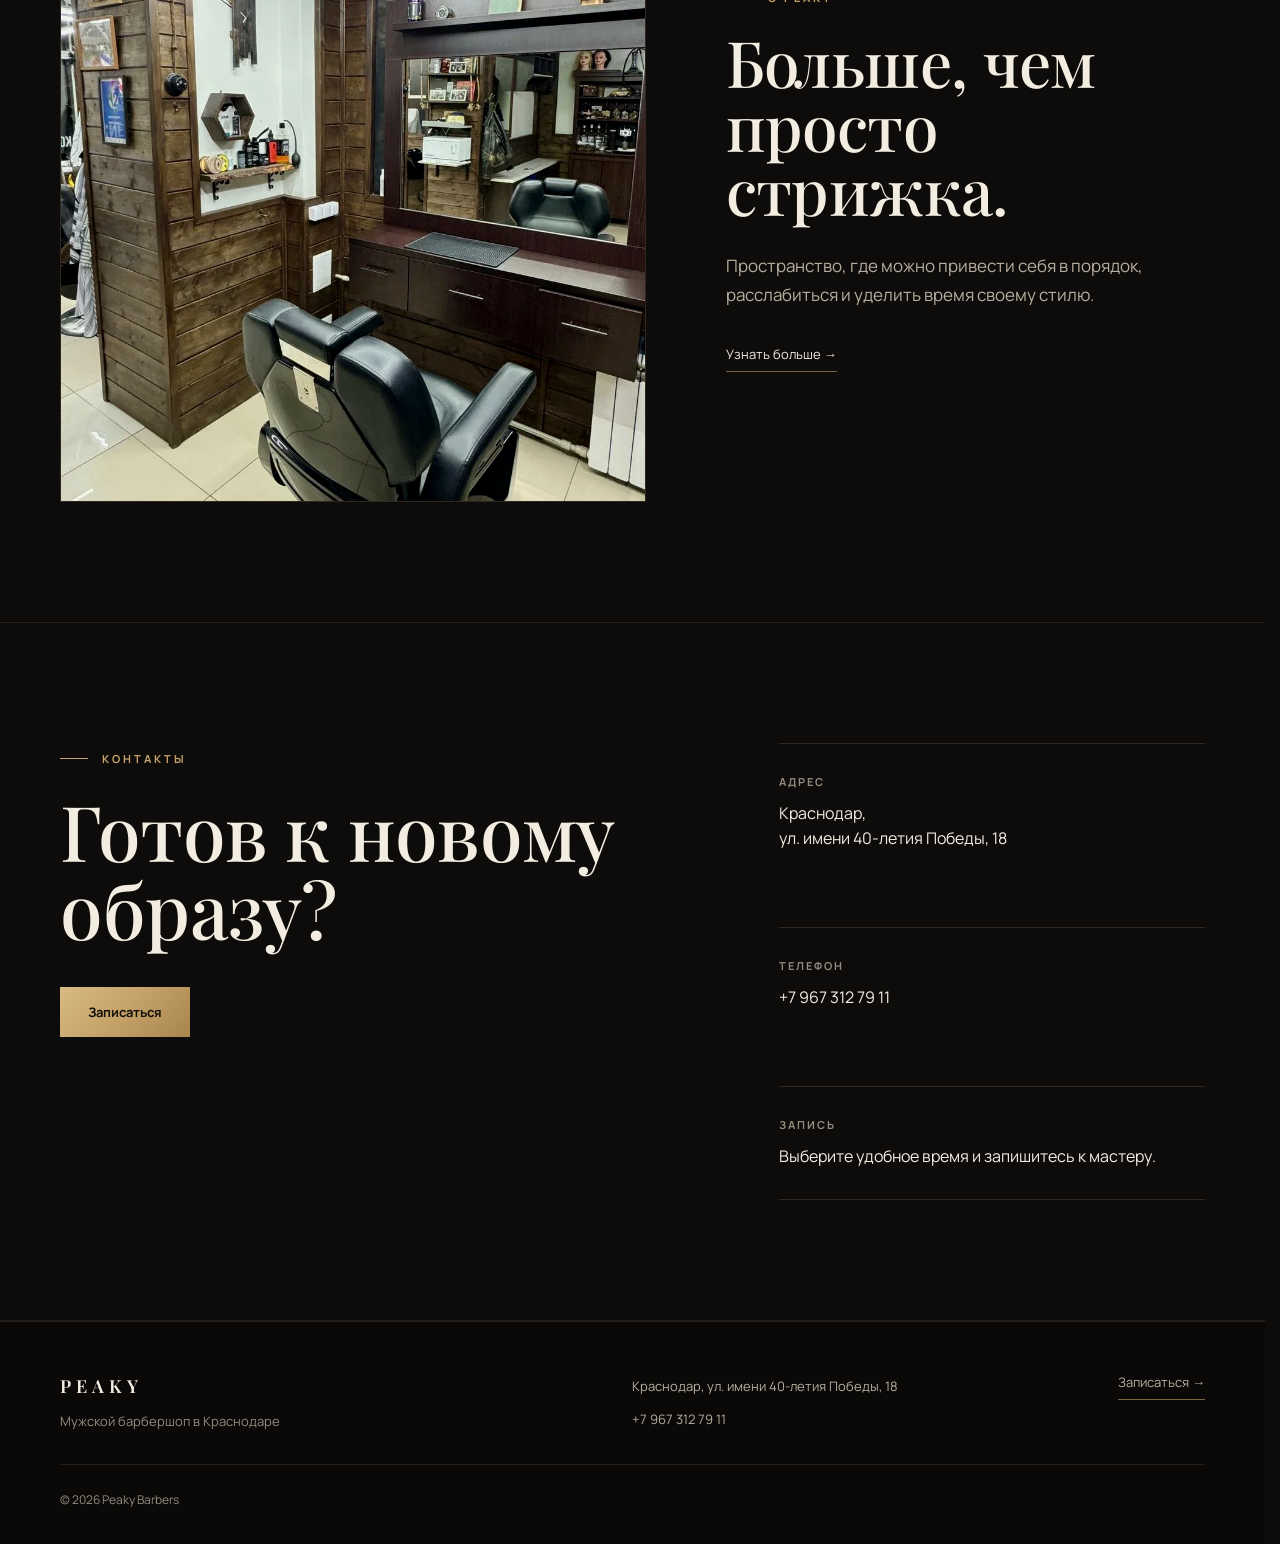
==== commit d3214ee4: "Restore the asterisk on the 800 ₽ price The asterisk marks the first-time beard modelling offer, so " ====
--- a/index.html
+++ b/index.html
@@ -230,14 +230,14 @@
                 <p>Форма, контуры и аккуратное оформление</p>
             </div>
 
-            <span class="service-price">800 ₽</span>
+            <span class="service-price">800 ₽*</span>
 
         </a>
 
     </div>
 
     <p class="services-note">
-        800 ₽ — специальная цена на первое моделирование бороды.
+        * Специальная цена на первое моделирование.
     </p>
 
 </section>
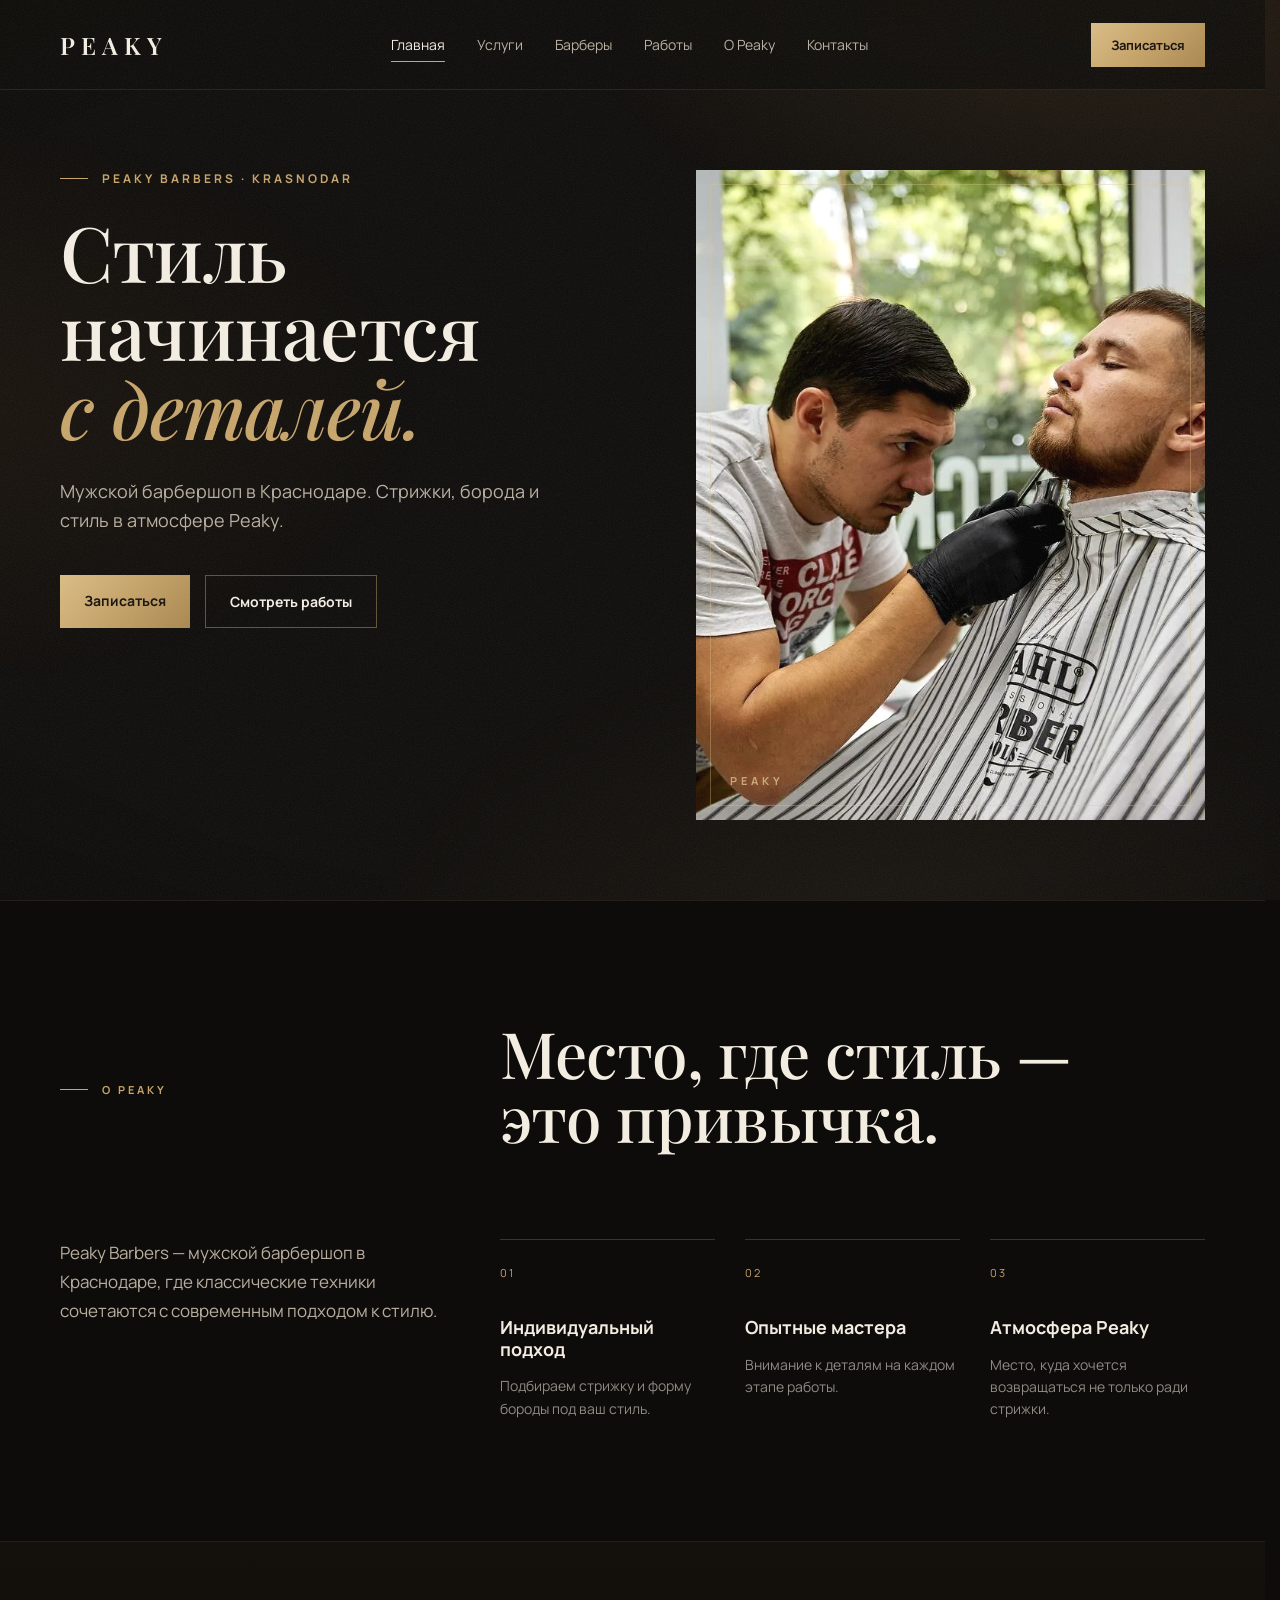
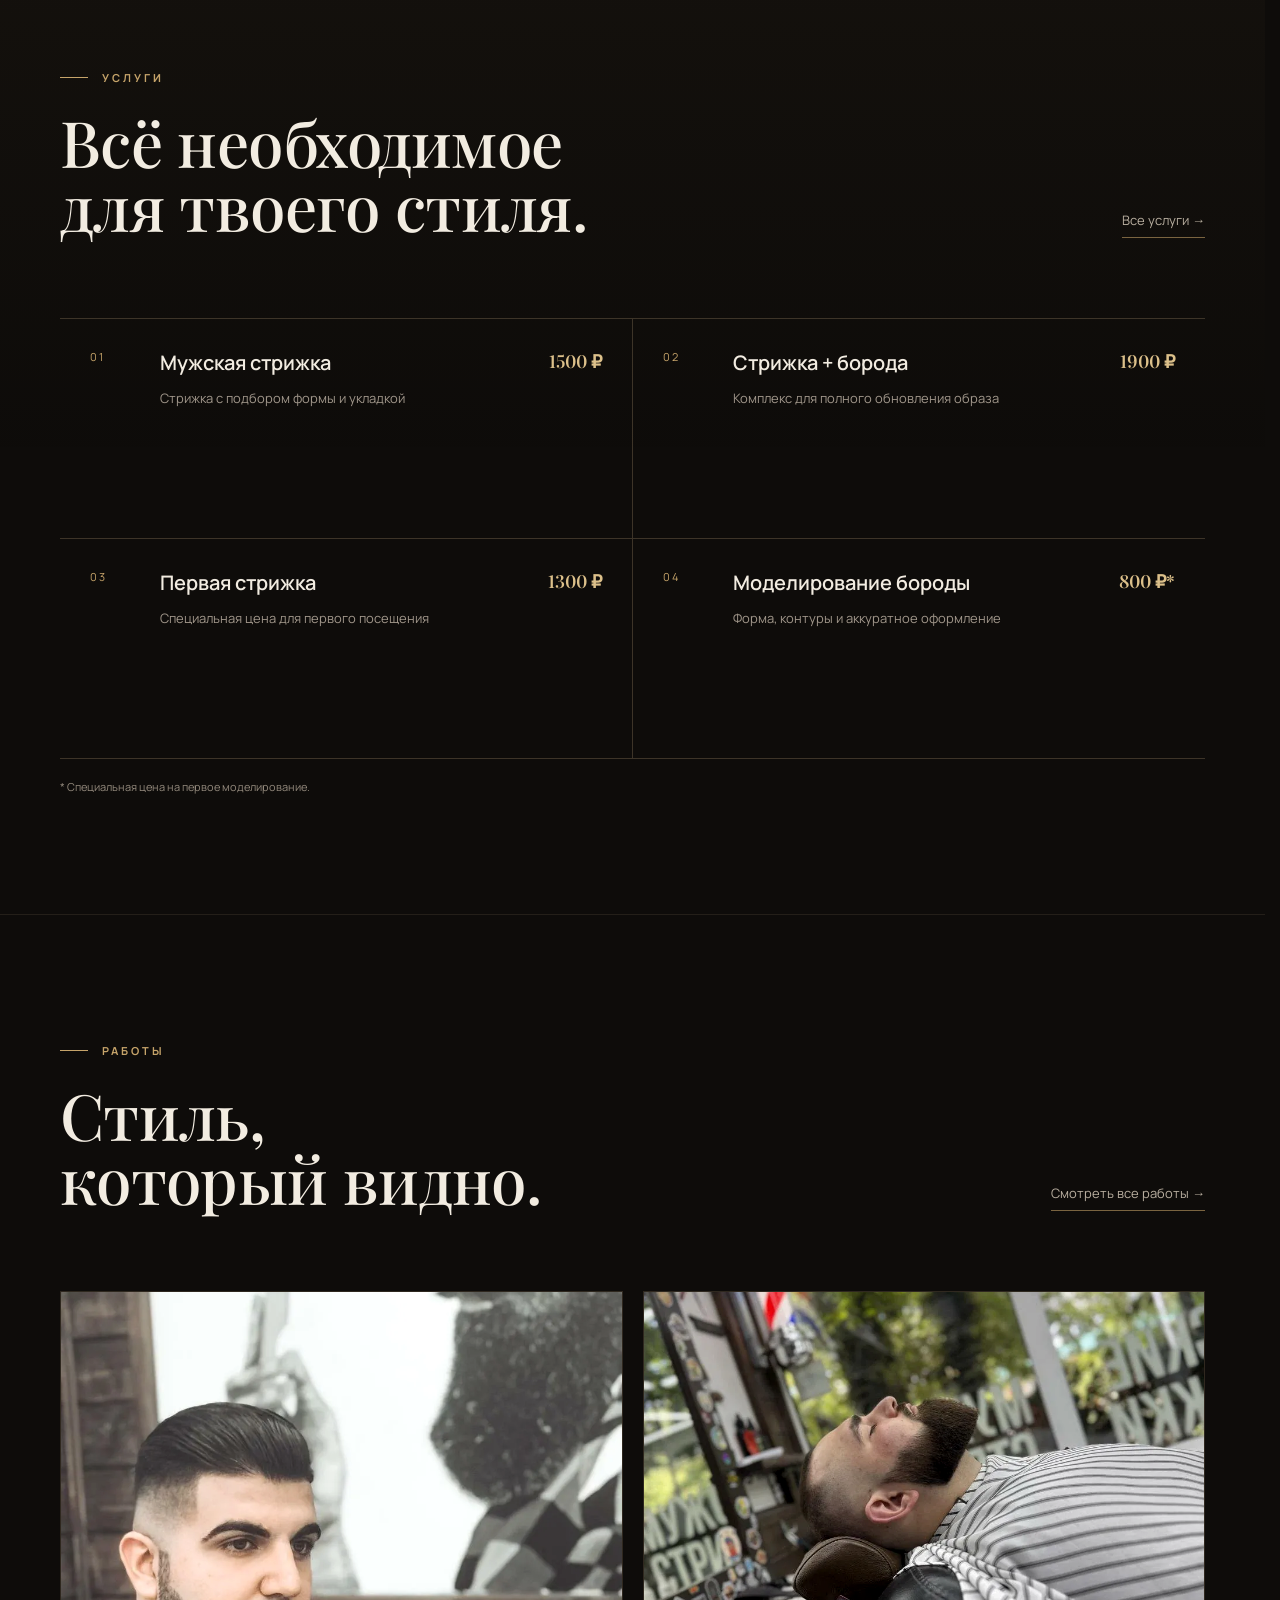
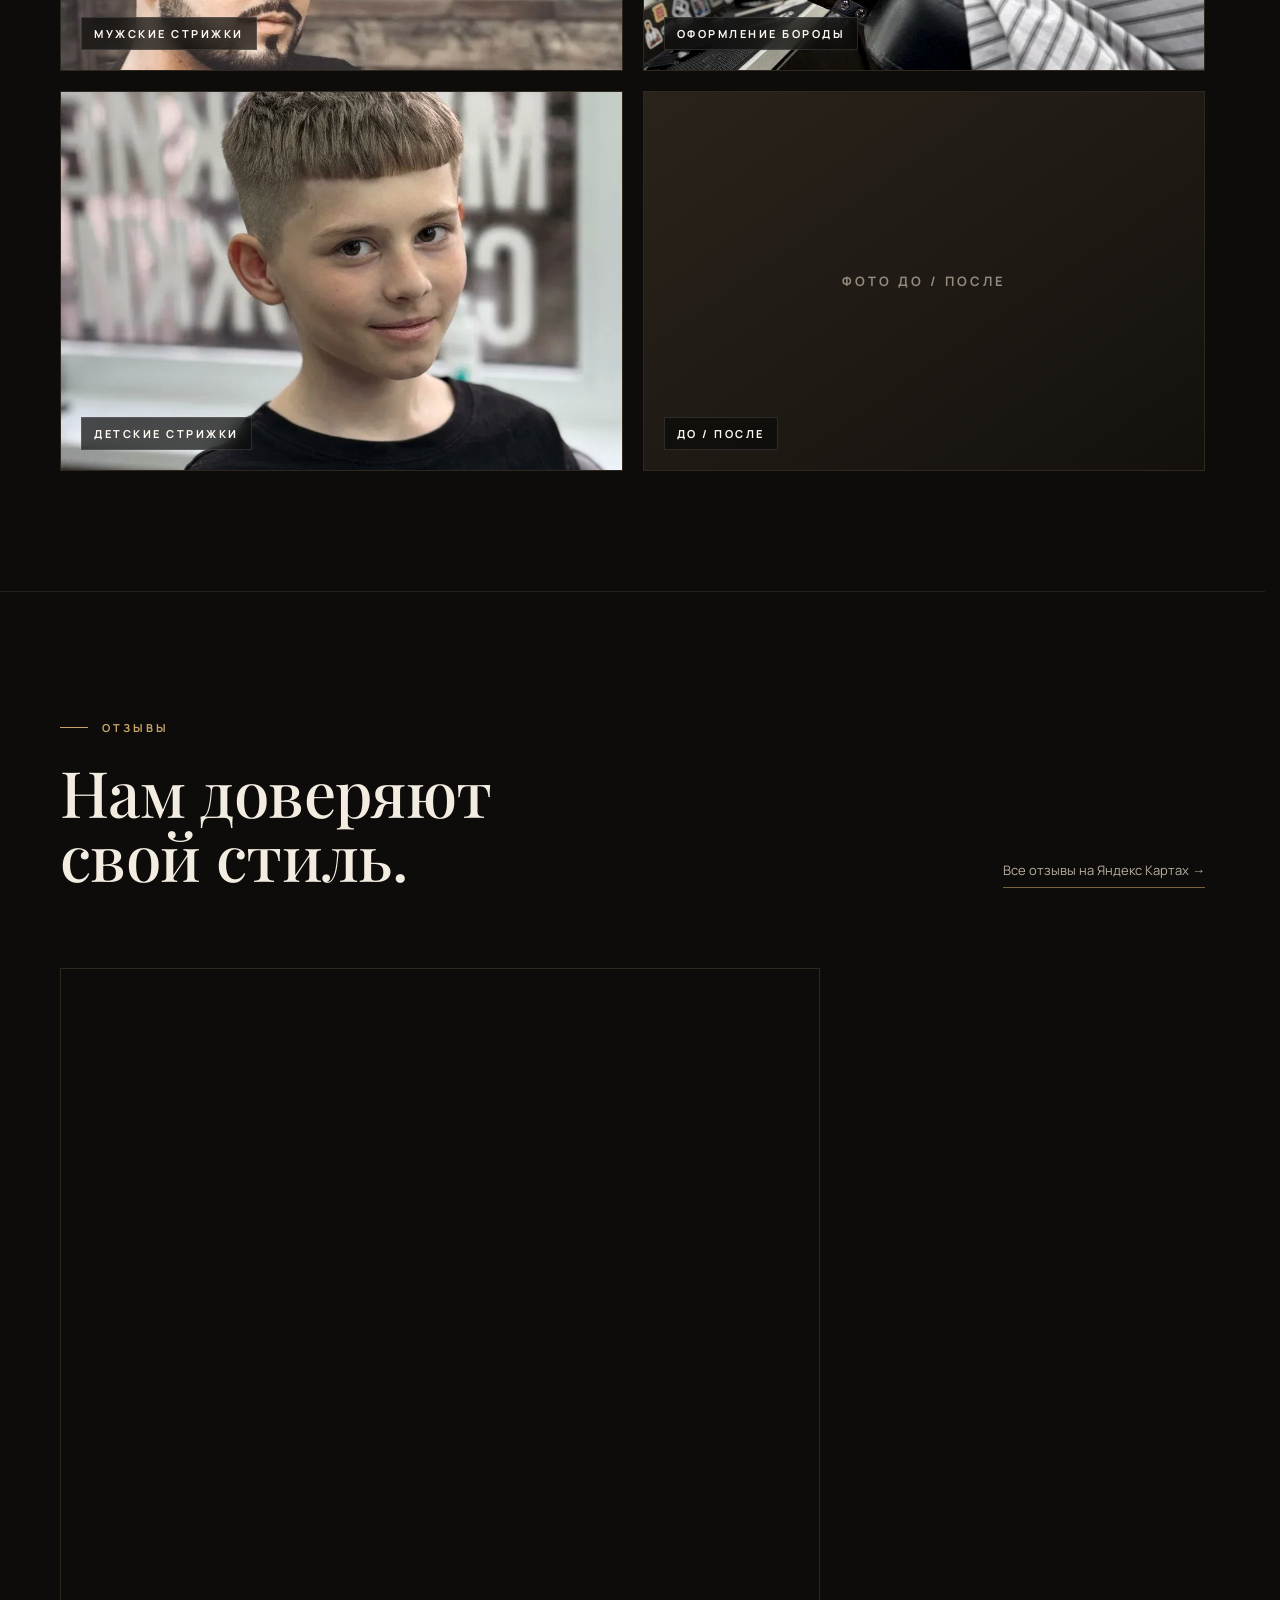
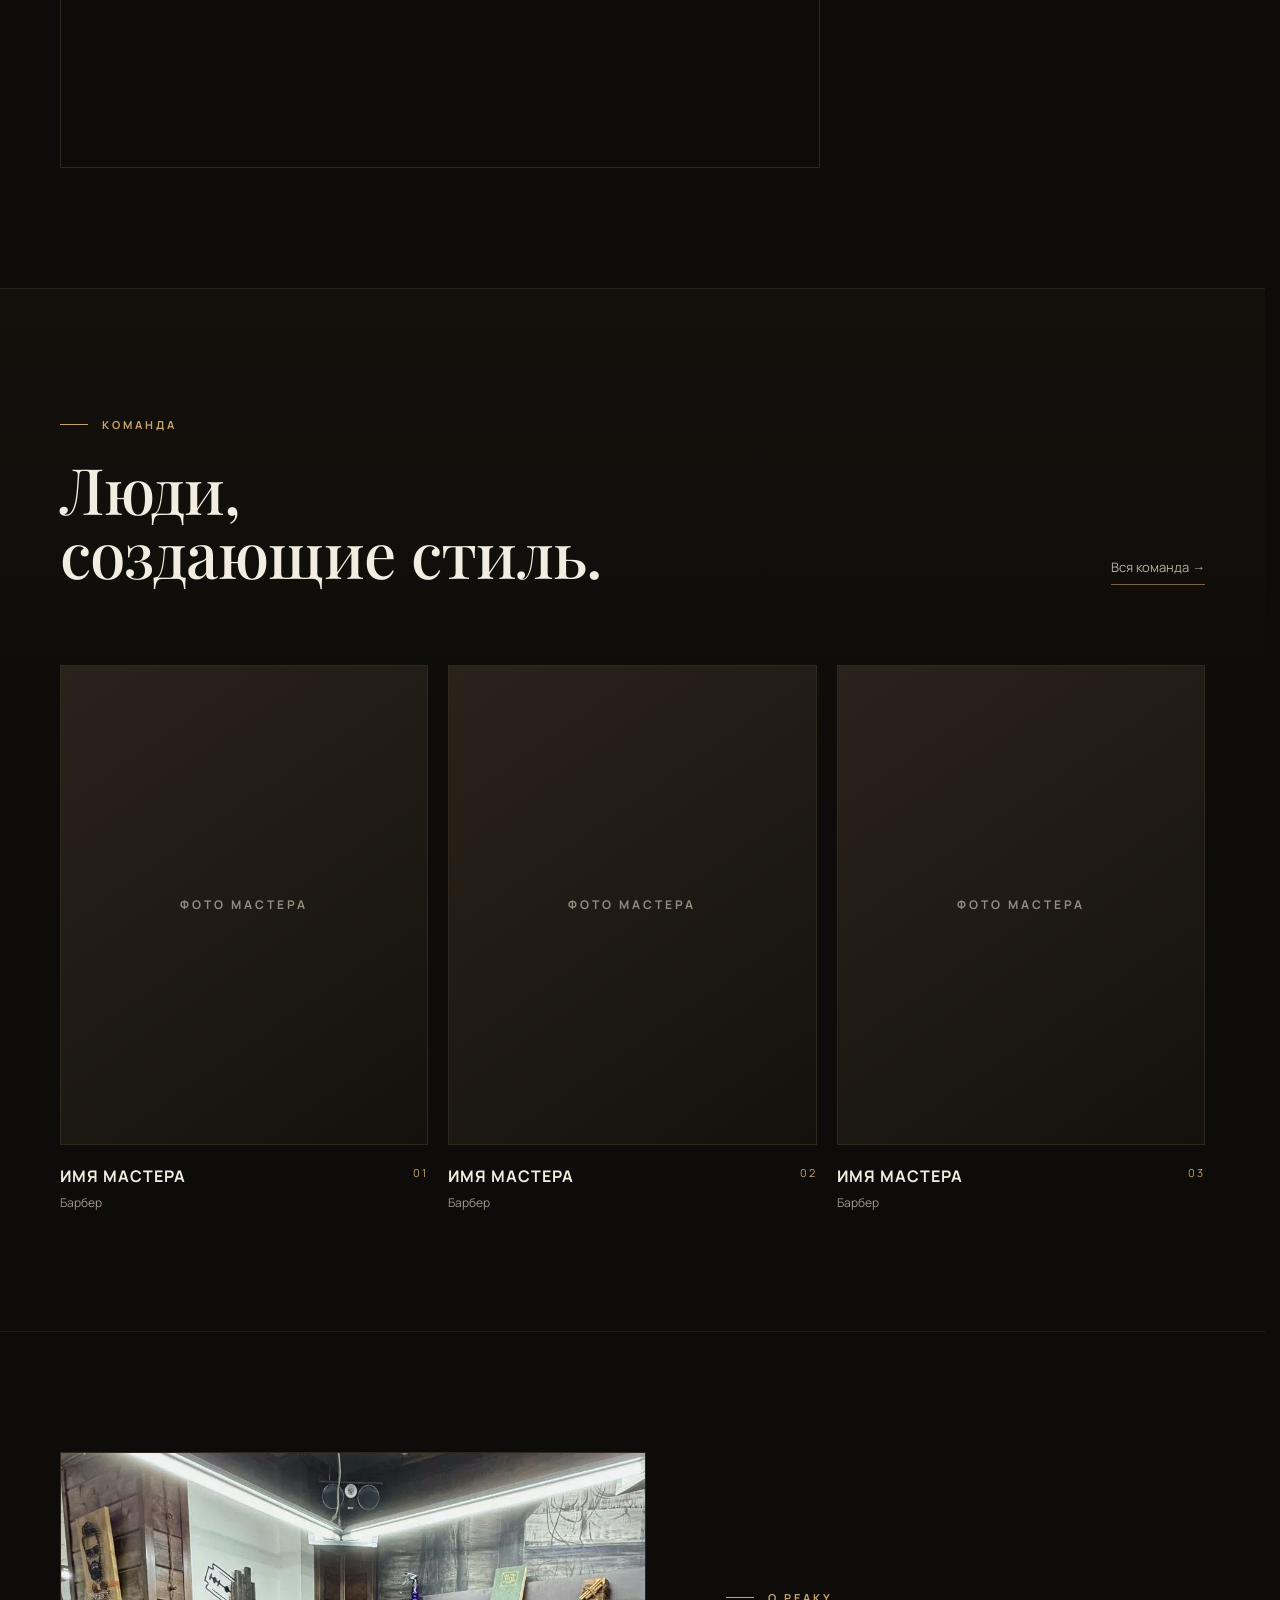
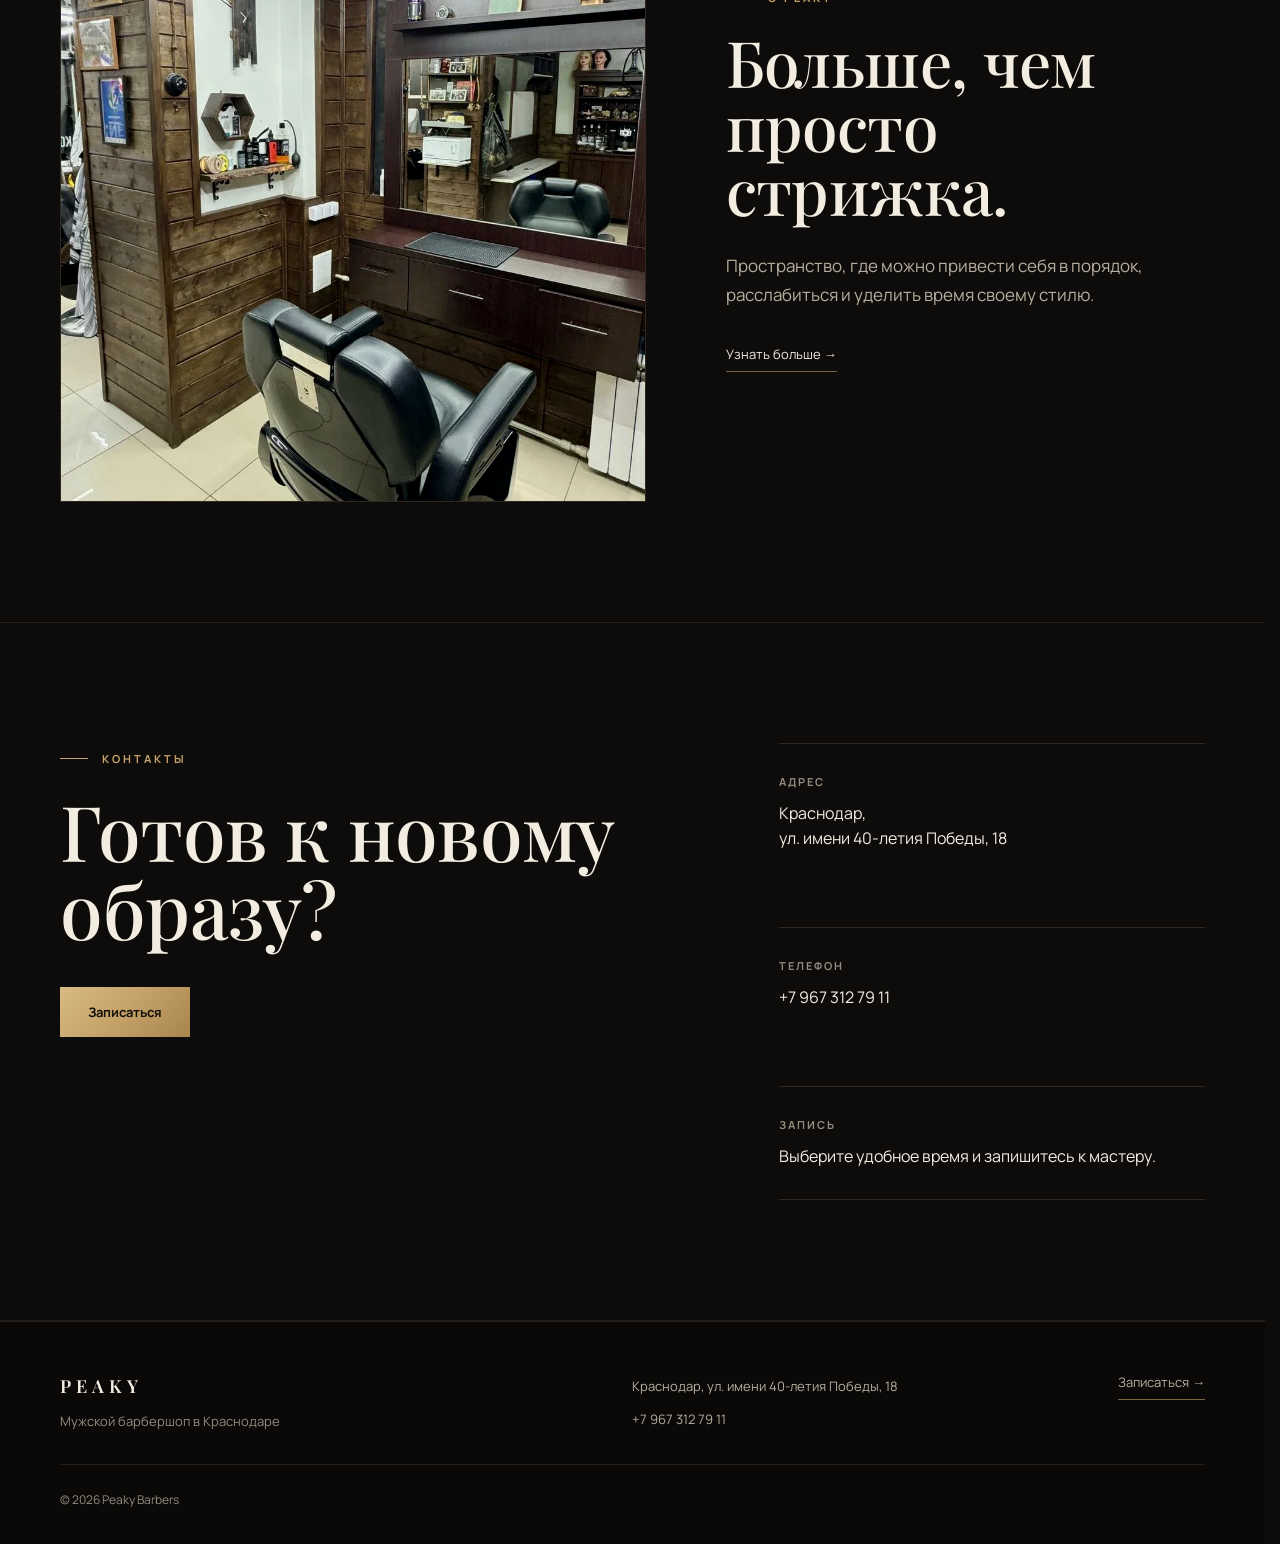
==== commit 21c1069d: "Hide the demo site from search engines until the deal is signed The demo uses the barbershop's name," ====
--- a/index.html
+++ b/index.html
@@ -4,6 +4,10 @@
     <meta charset="UTF-8">
     <meta name="viewport" content="width=device-width, initial-scale=1.0">
     <title>Peaky Barbers — барбершоп в Краснодаре</title>
+
+    <!-- Демо-версия: закрыта от поисковиков до согласования с владельцем.
+         После подписания договора удалить эту строку (см. README). -->
+    <meta name="robots" content="noindex, nofollow">
 
     <meta name="description" content="Peaky Barbers — мужской барбершоп в Краснодаре. Стрижки, моделирование бороды и стиль в атмосфере Peaky.">
 
